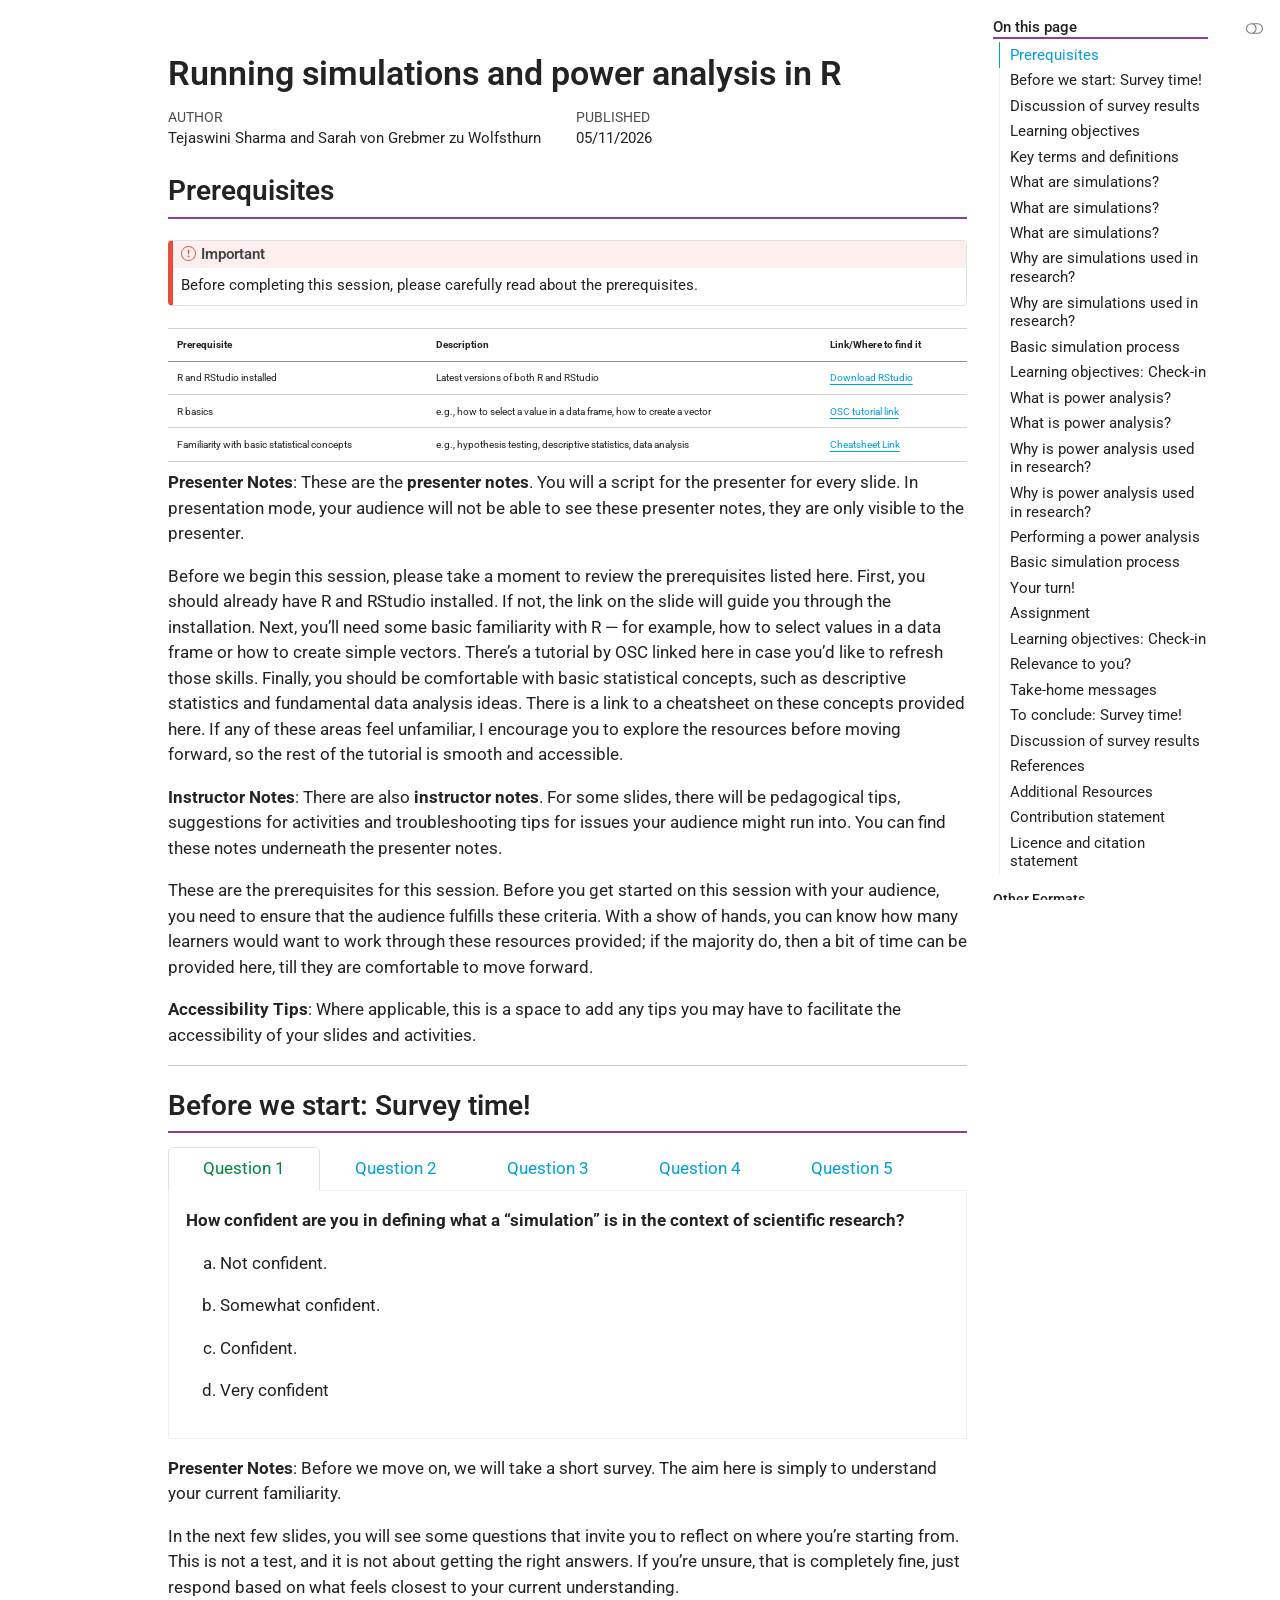
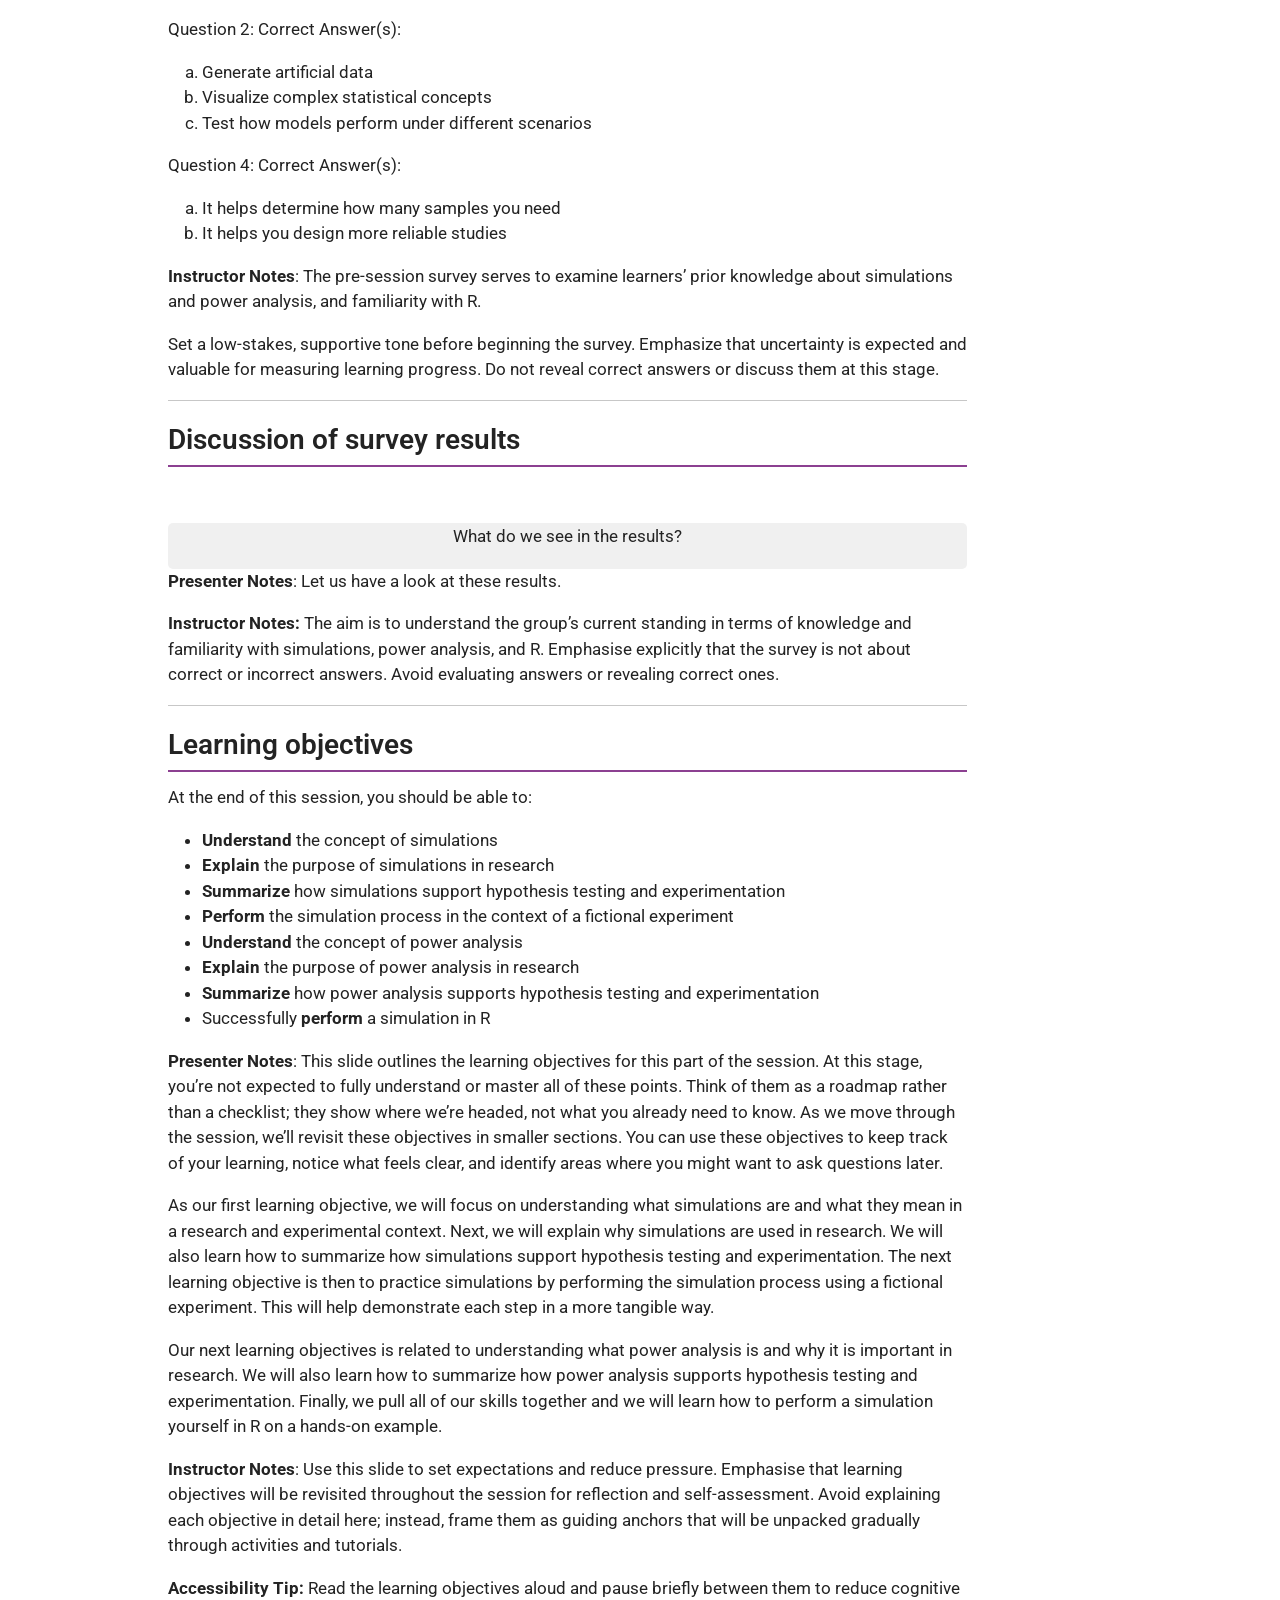
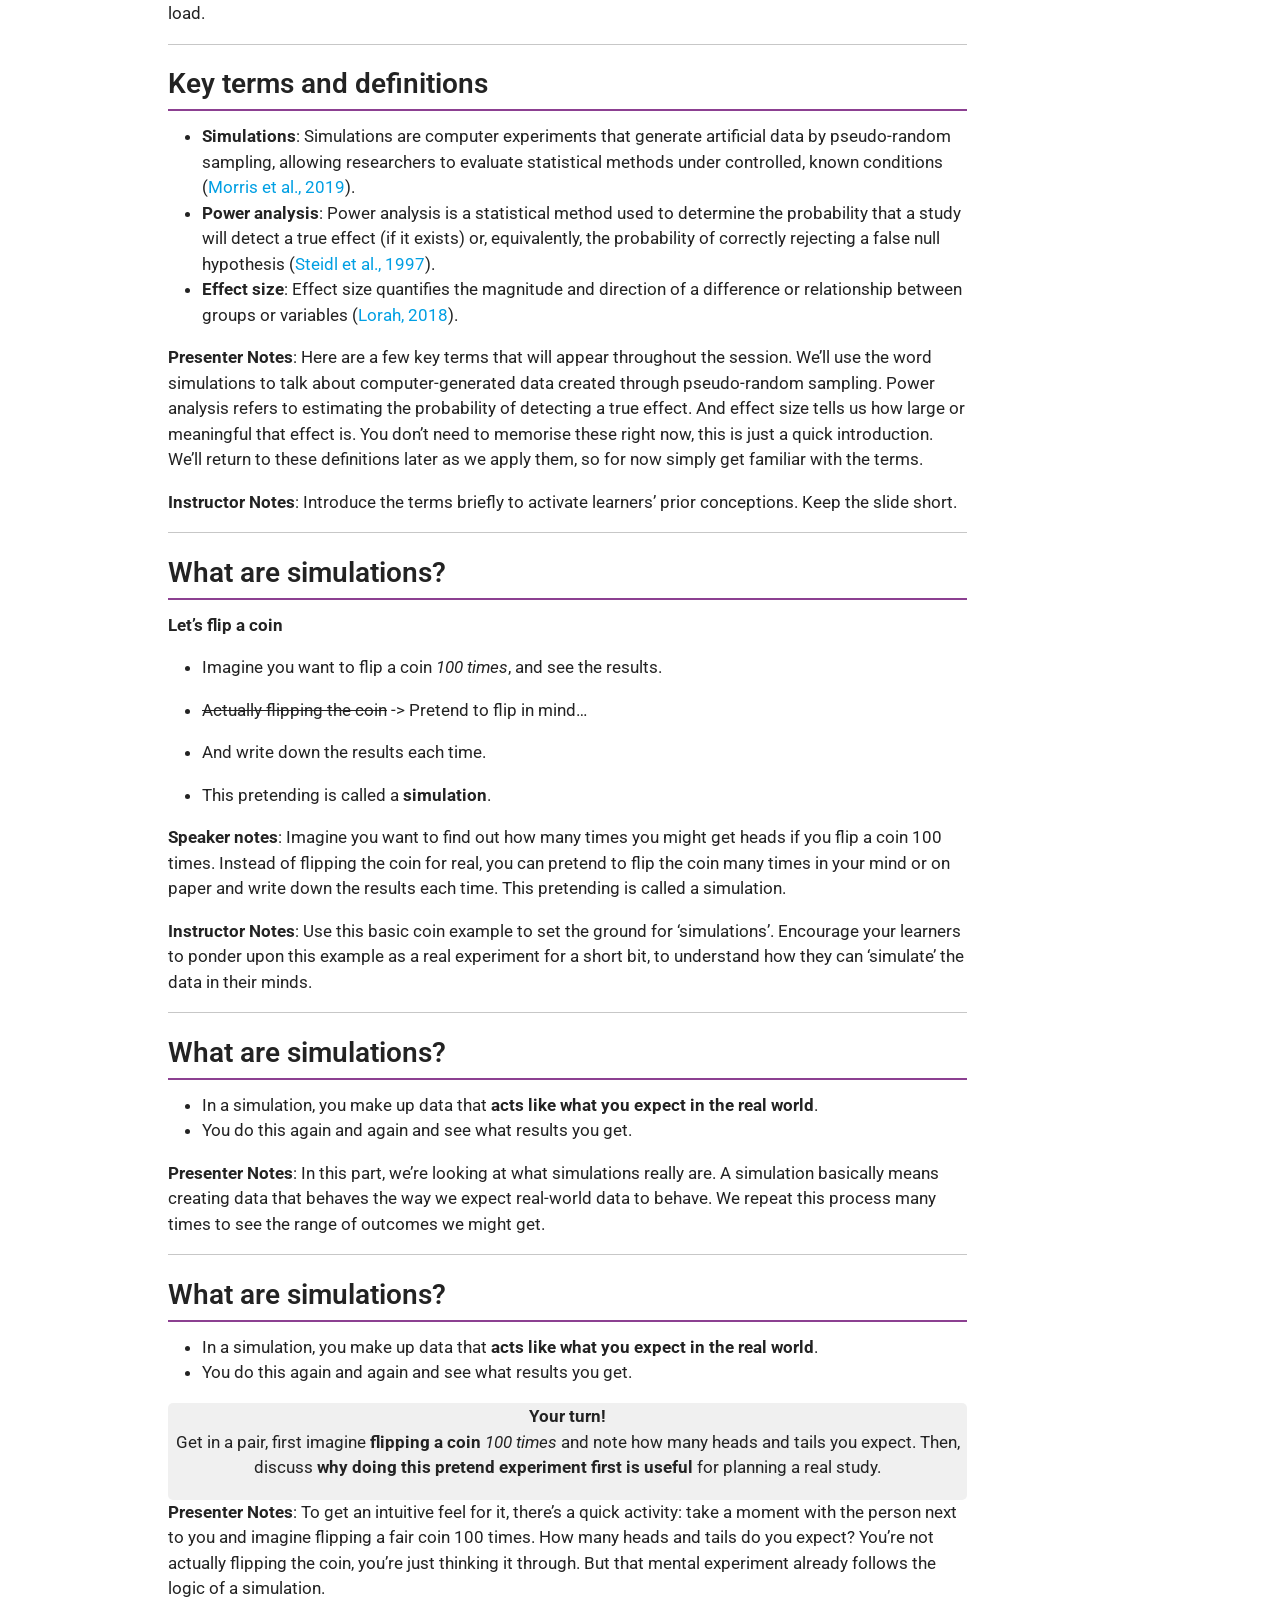
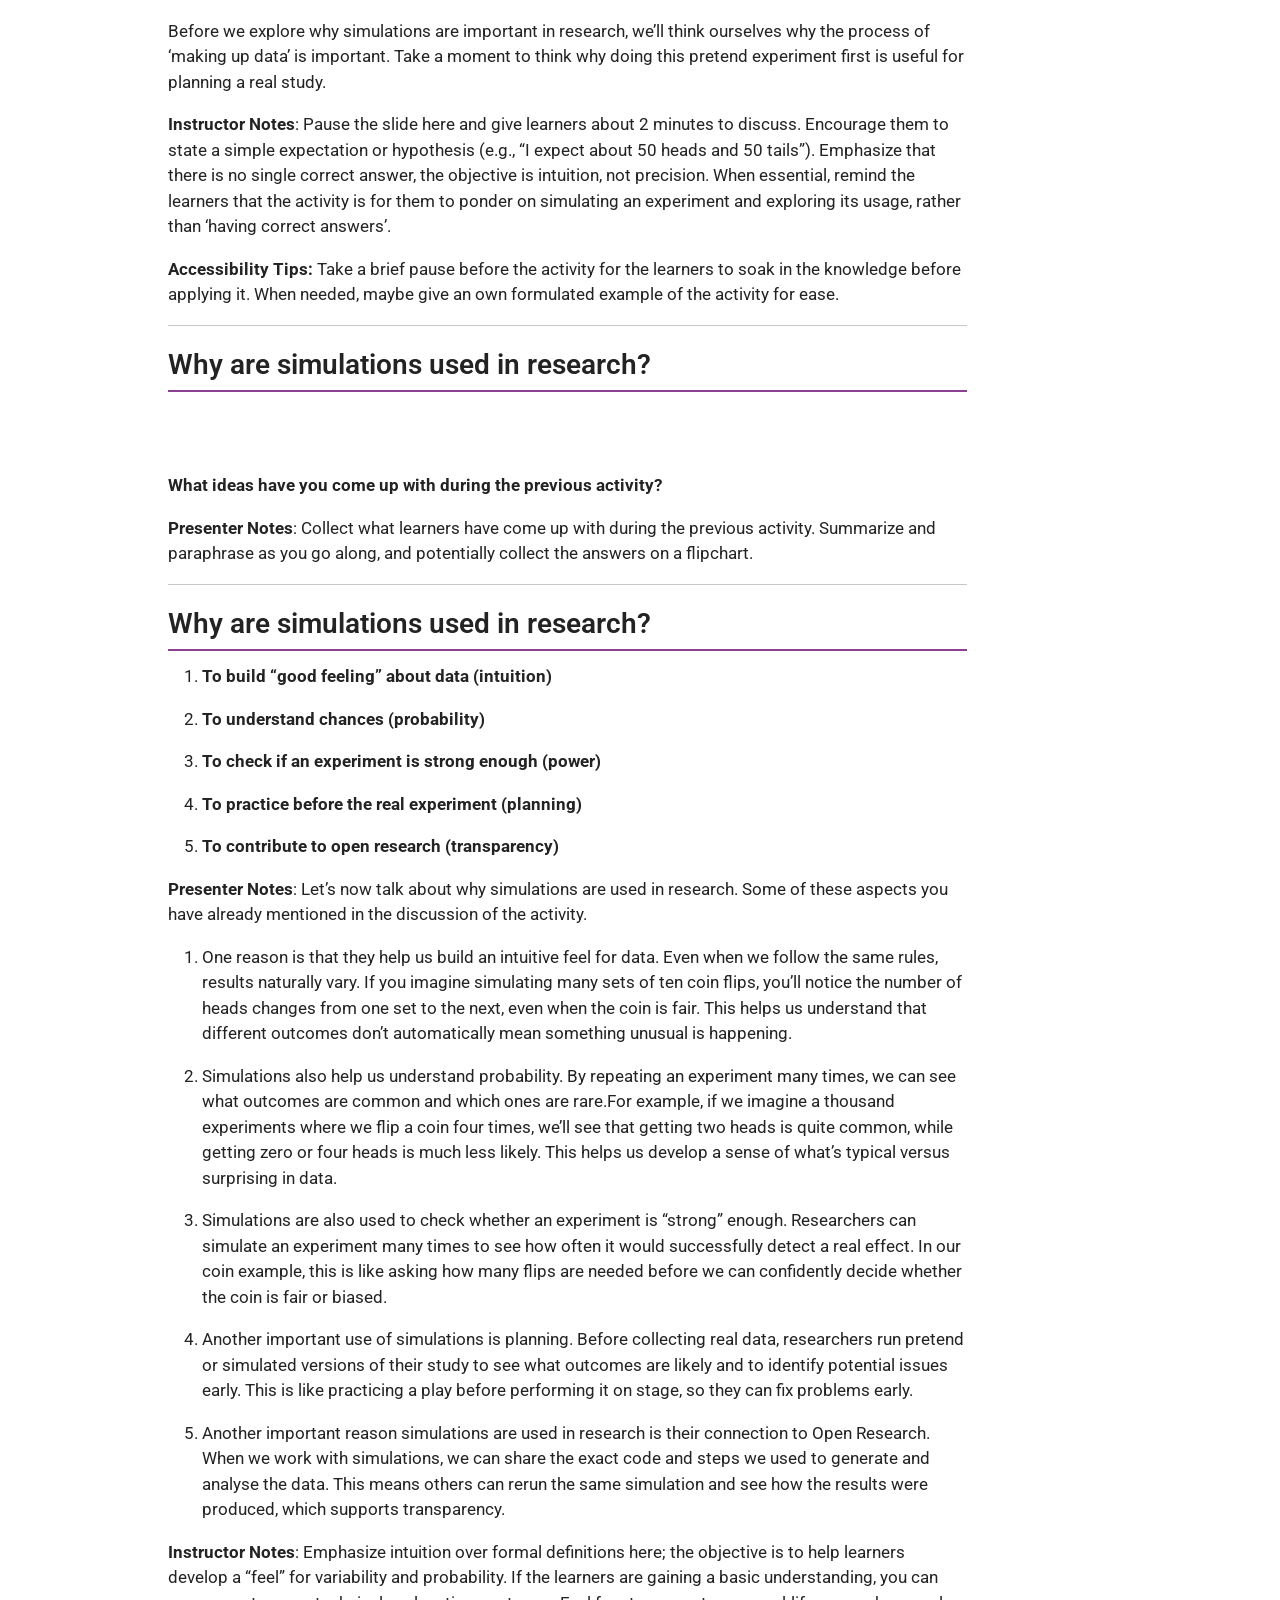
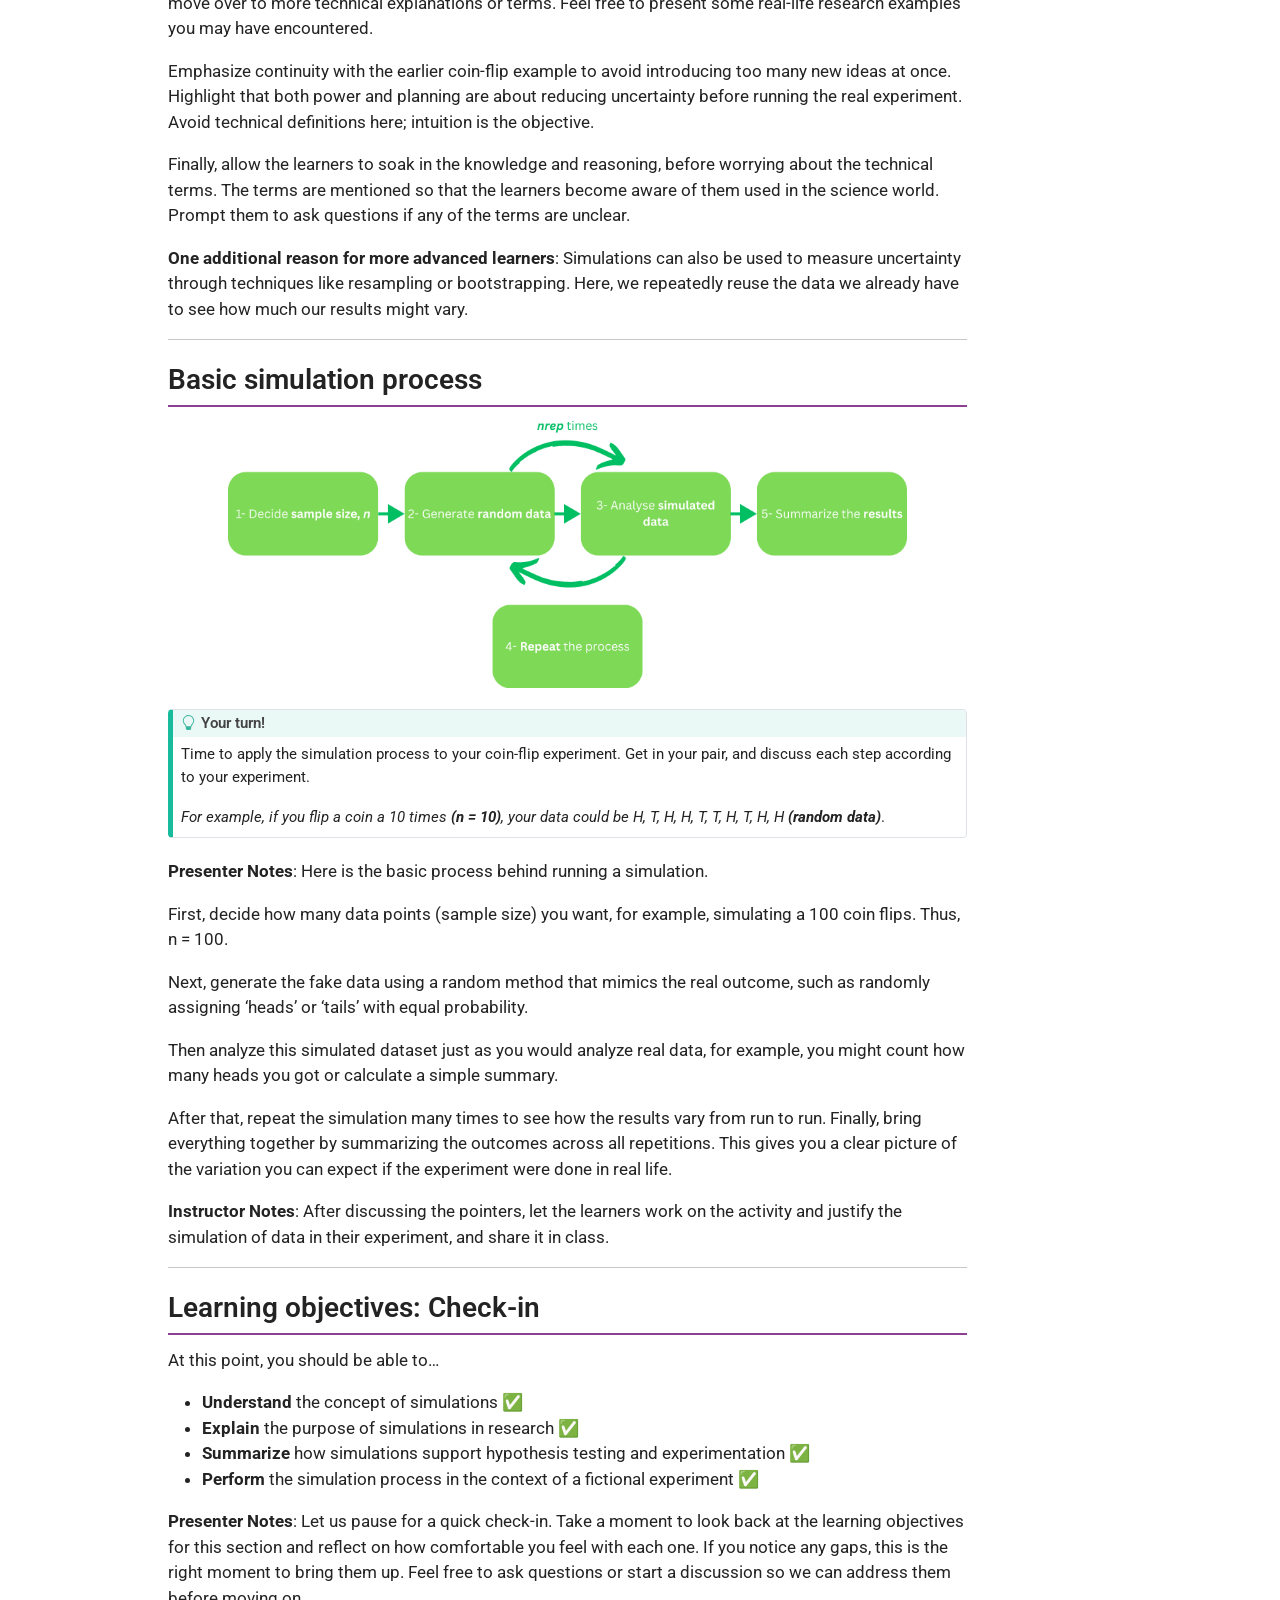
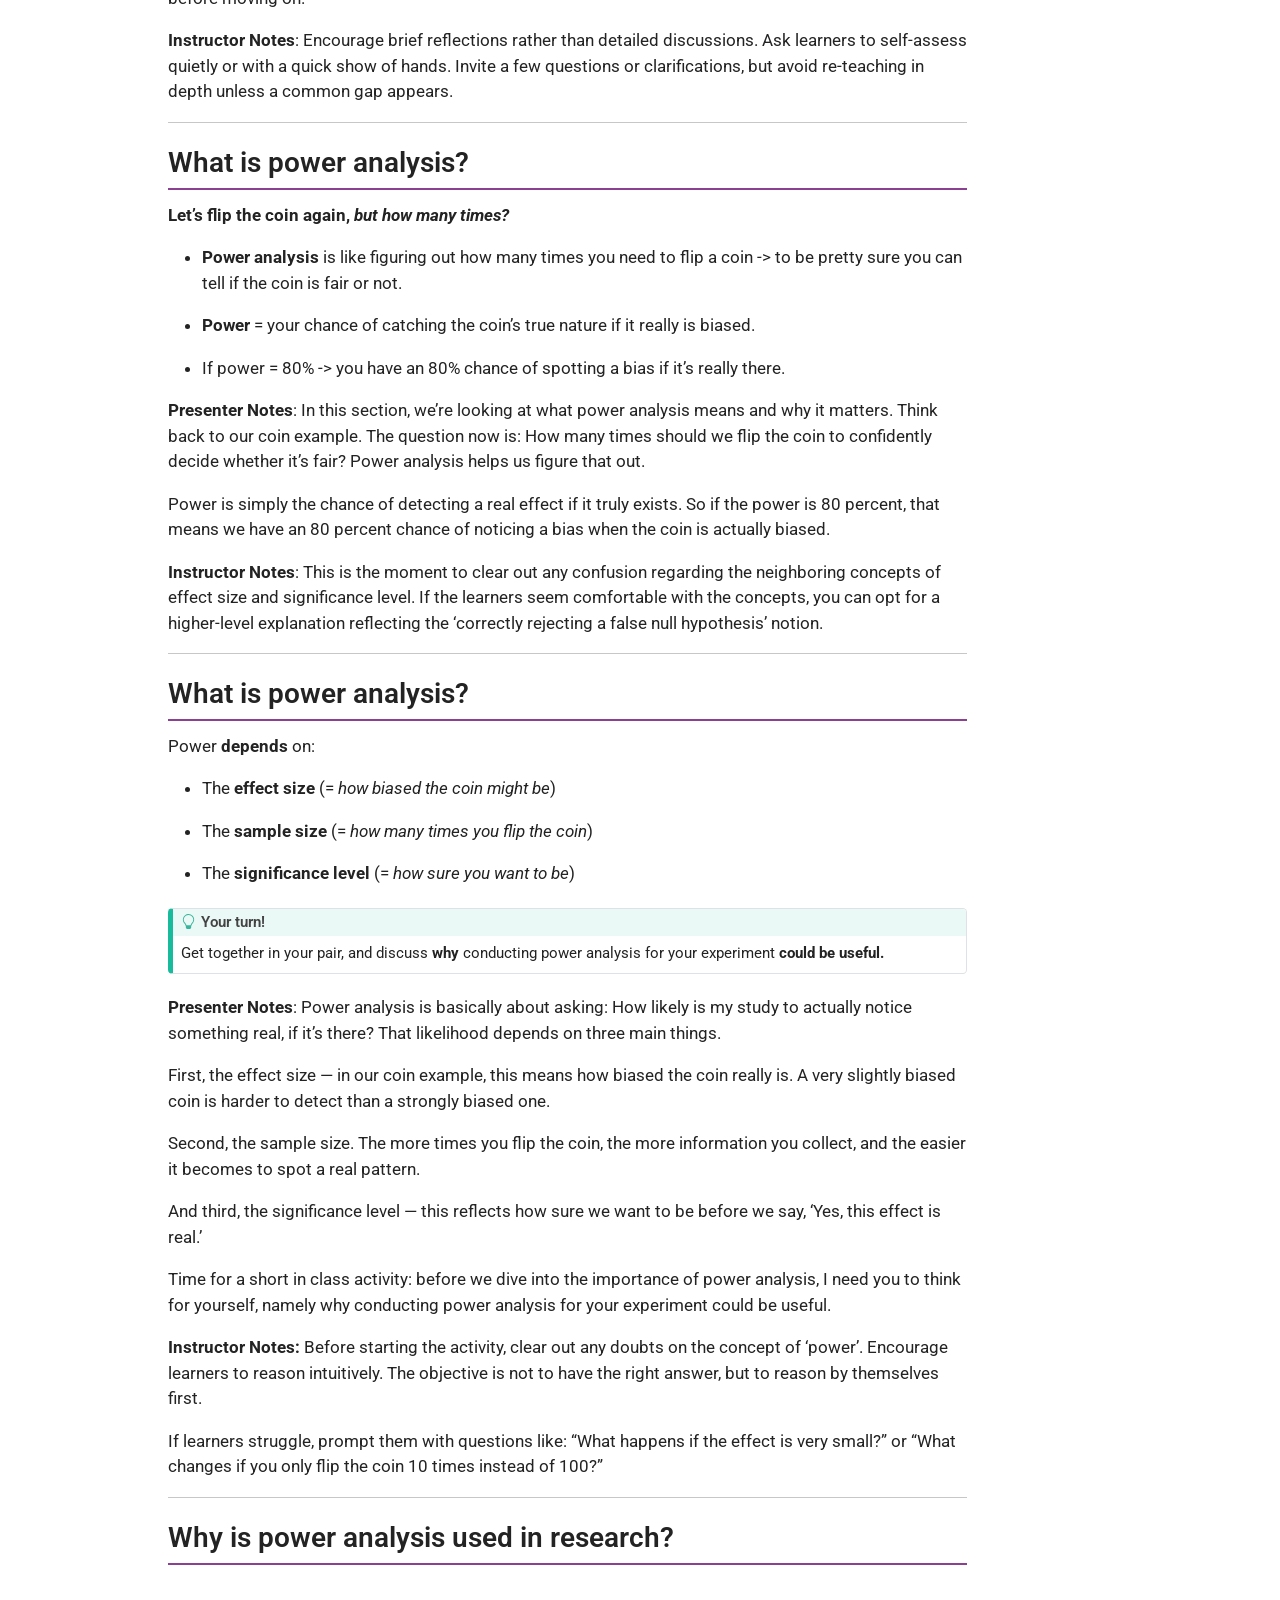
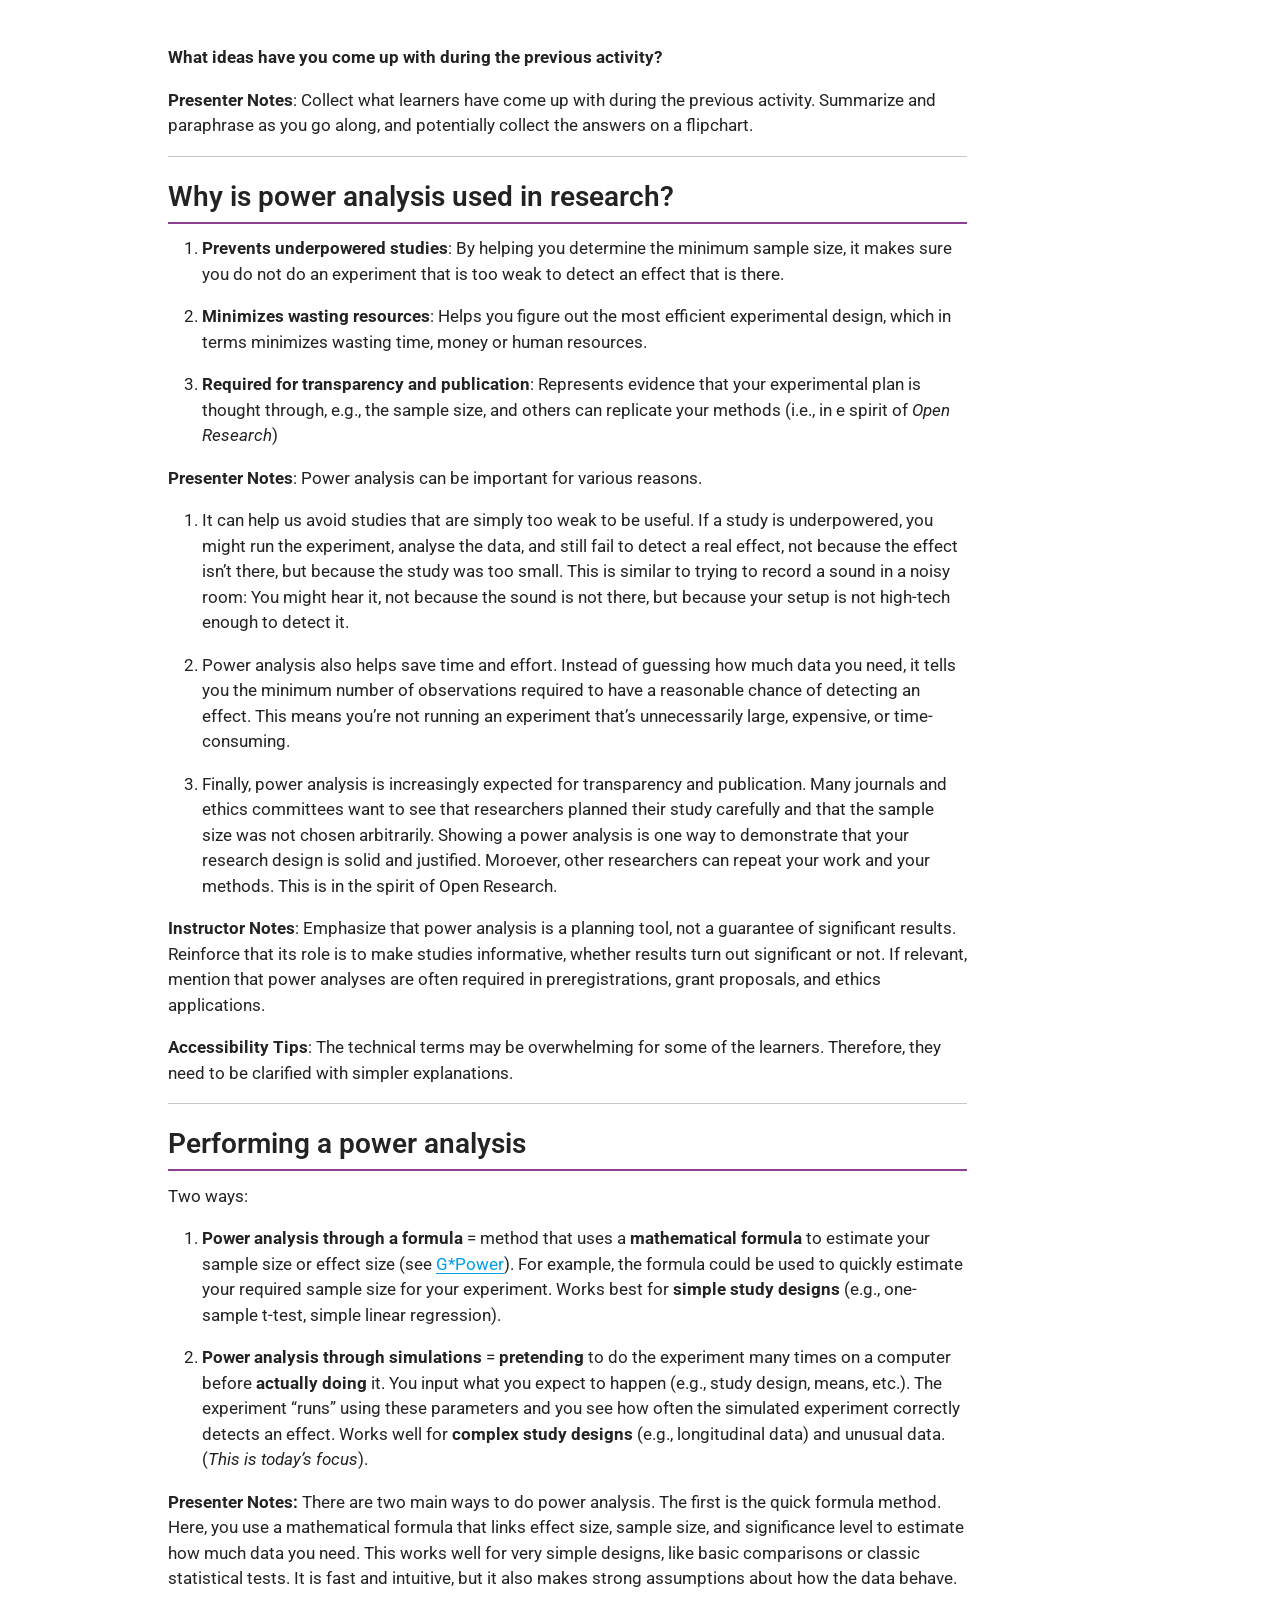
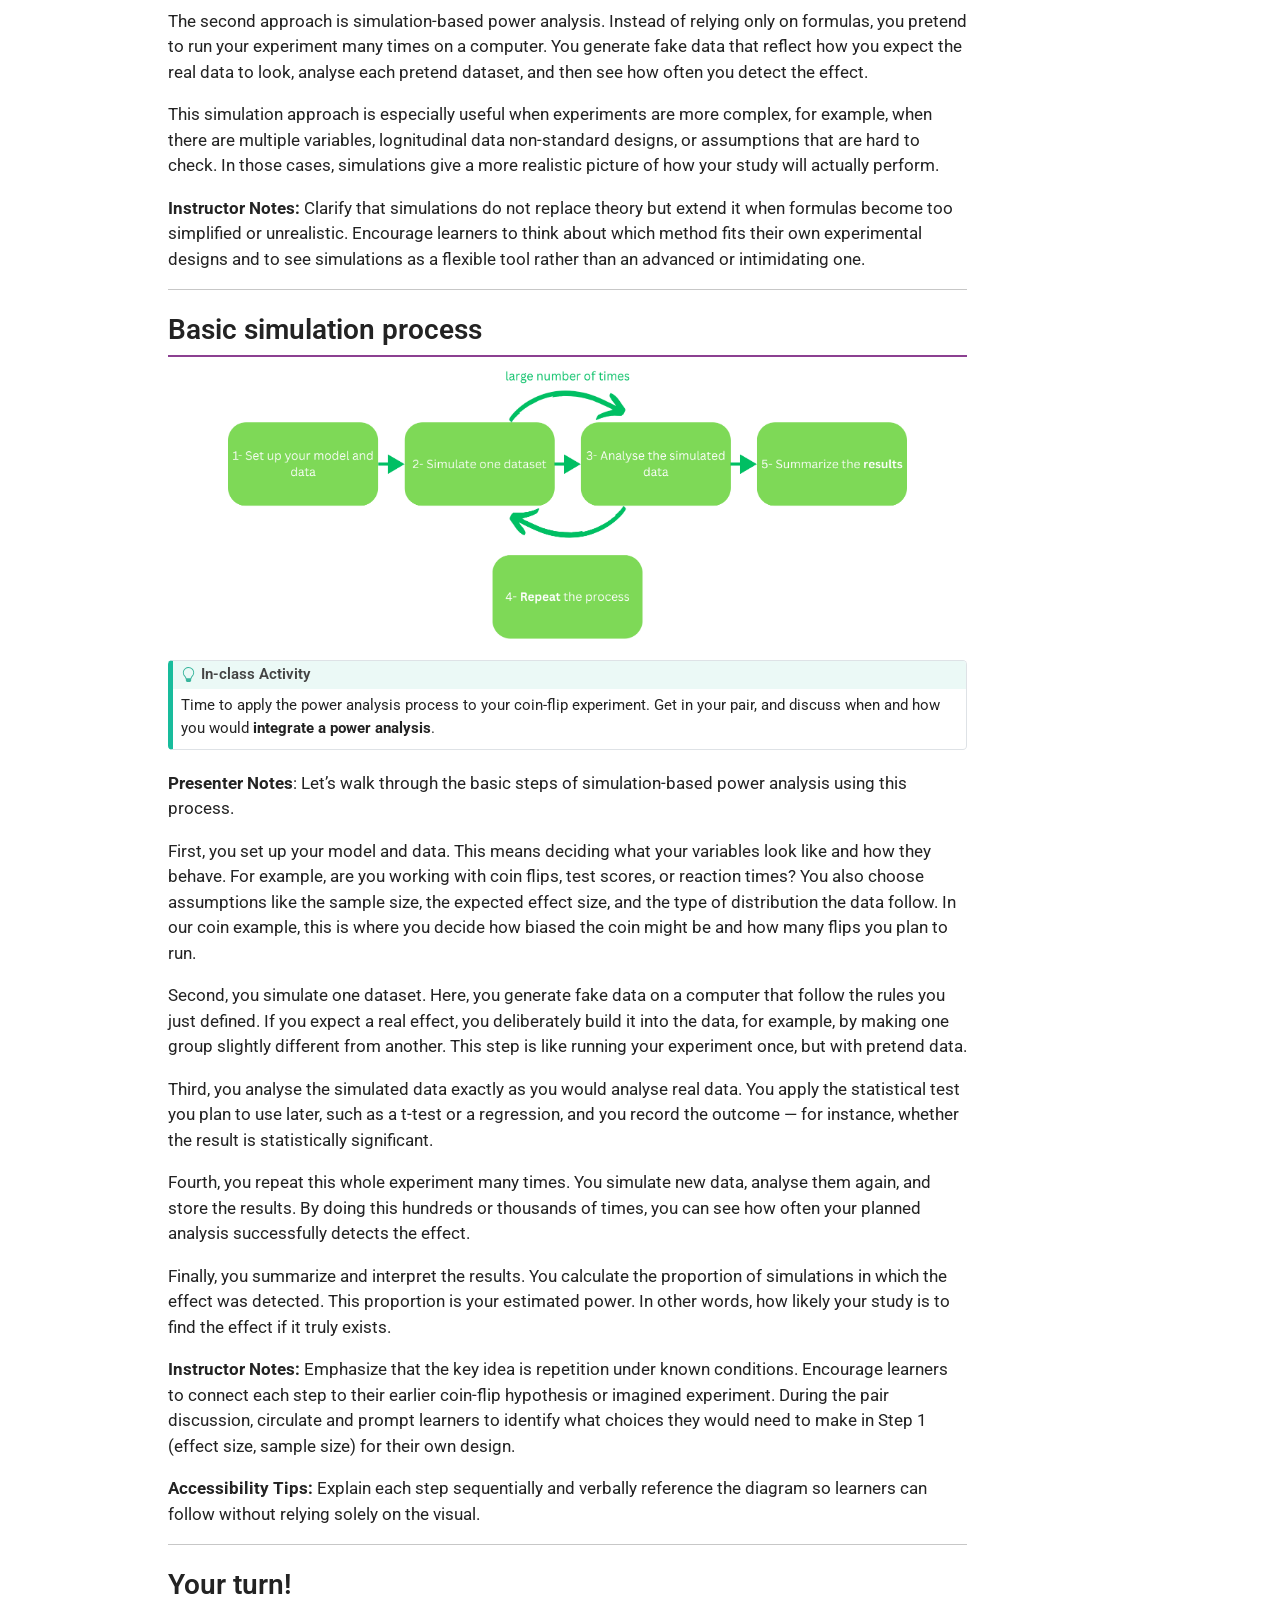
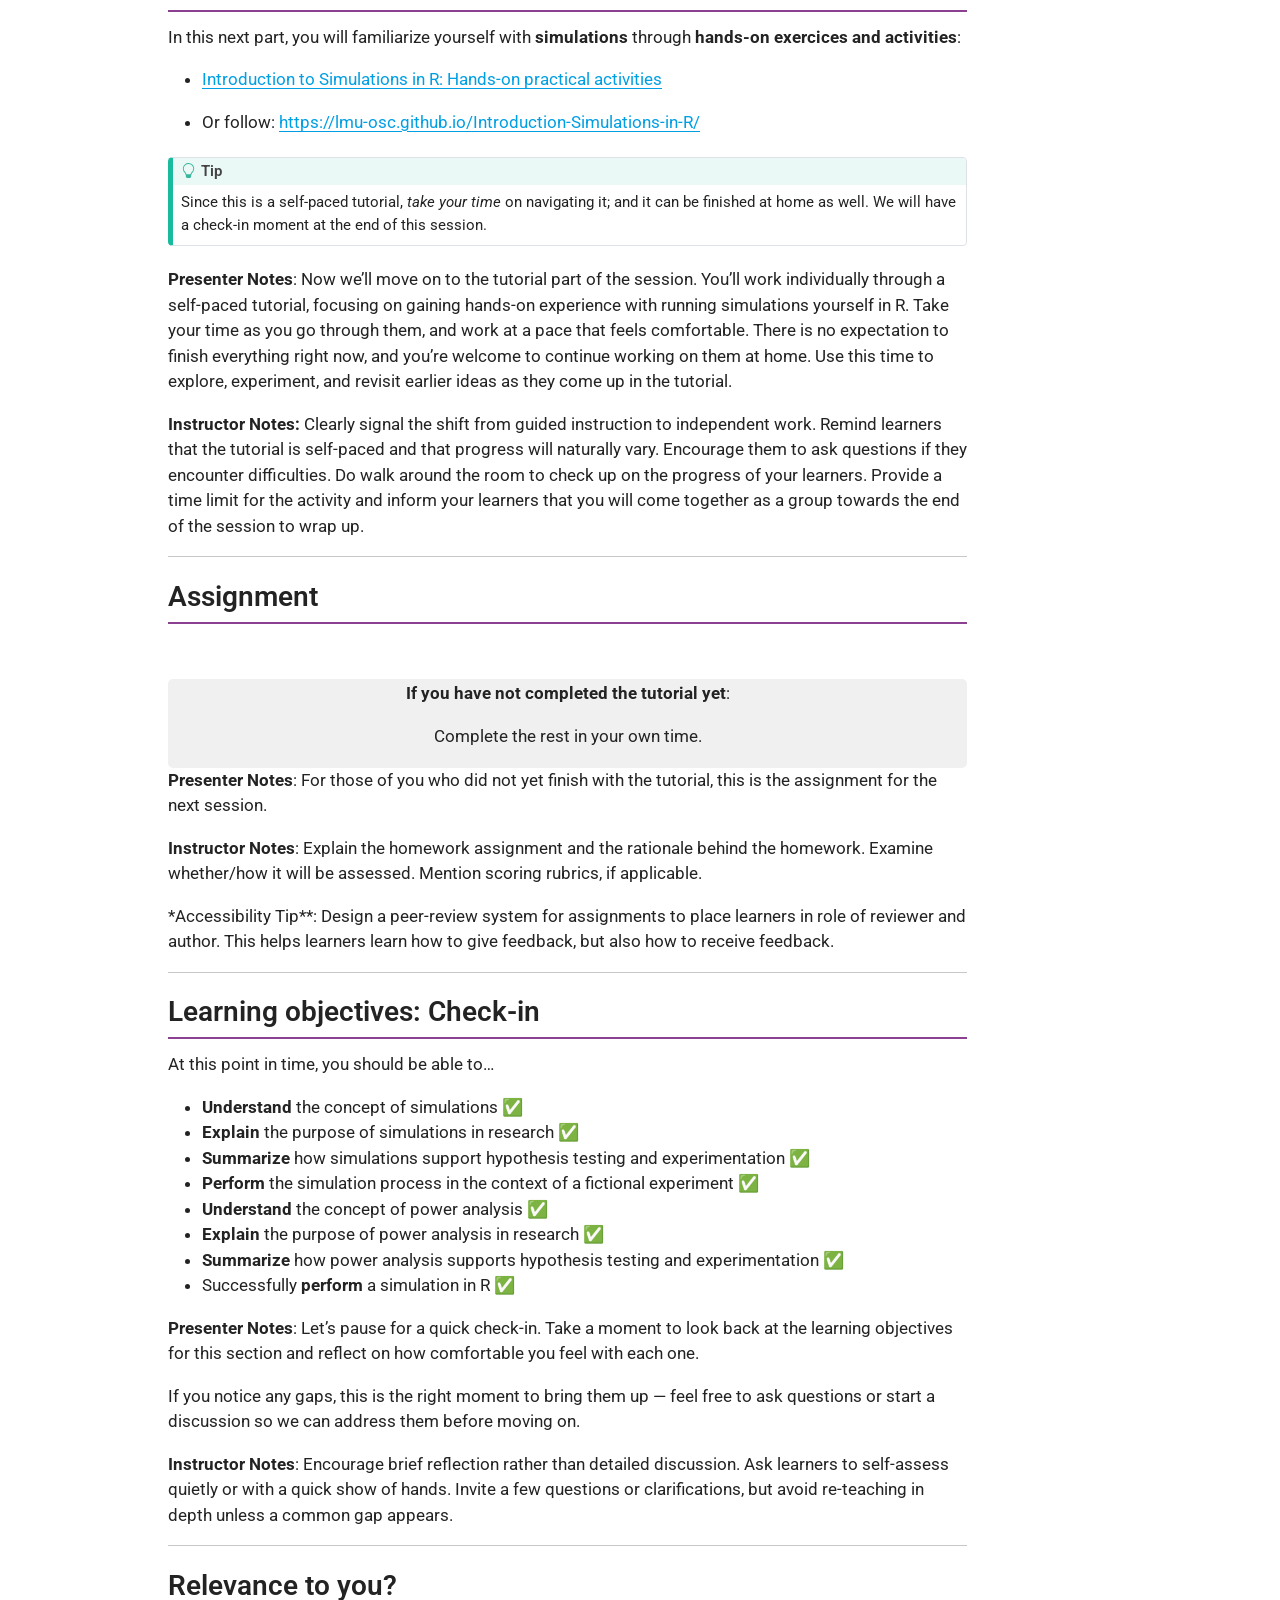
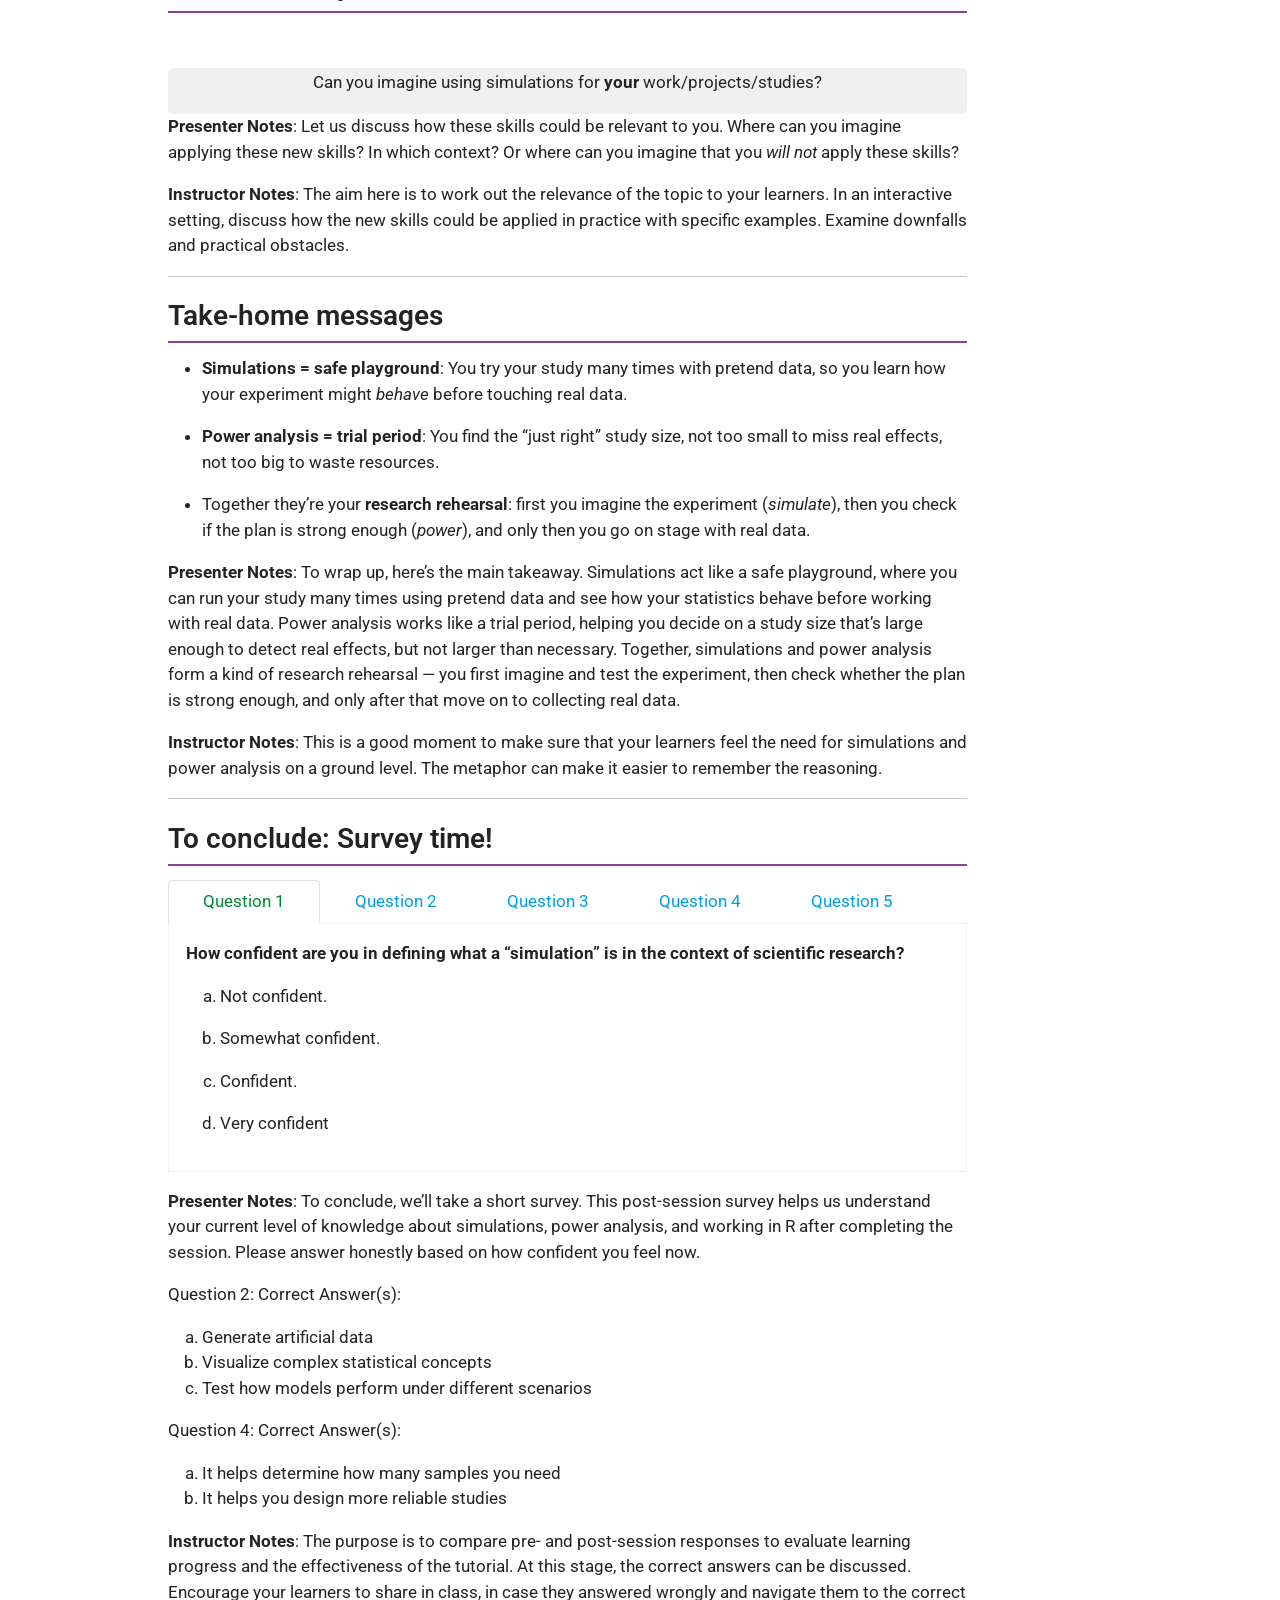
==== index.html @ f4f66e1f "Built site for gh-pages" ====
<!DOCTYPE html>
<html xmlns="http://www.w3.org/1999/xhtml" lang="en" xml:lang="en"><head>

<meta charset="utf-8">
<meta name="generator" content="quarto-1.10.19">

<meta name="viewport" content="width=device-width, initial-scale=1.0, user-scalable=yes">

<meta name="author" content="Tejaswini Sharma and Sarah von Grebmer zu Wolfsthurn">
<meta name="dcterms.date" content="2026-05-11">

<title>Running simulations and power analysis in R</title>
<style>
/* Default styles provided by pandoc.
** See https://pandoc.org/MANUAL.html#variables-for-html for config info.
*/
span.smallcaps{font-variant: small-caps;}
div.columns{display: flex; gap: 1.5em;}
div.column{flex: auto;}
@media screen {
div.columns{gap: min(4vw, 1.5em);}
div.column{overflow-x: auto;}
}
div.hanging-indent{margin-left: 1.5em; text-indent: -1.5em;}
ul.task-list{list-style: none;}
ul.task-list li input[type="checkbox"] {
  width: 0.8em;
  margin: 0 0.8em 0.2em -1em; /* quarto-specific, see https://github.com/quarto-dev/quarto-cli/issues/4556 */ 
  vertical-align: middle;
}
/* CSS for citations */
div.csl-bib-body { }
div.csl-entry {
  clear: both;
  margin-bottom: 0em;
}
.hanging-indent div.csl-entry {
  margin-left:2em;
  text-indent:-2em;
}
div.csl-left-margin {
  min-width:2em;
  float:left;
}
div.csl-right-inline {
  margin-left:2em;
  padding-left:1em;
}
div.csl-indent {
  margin-left: 2em;
}</style>


<script src="site_libs/quarto-nav/quarto-nav.js"></script>
<script src="site_libs/clipboard/clipboard.min.js"></script>
<script src="site_libs/quarto-search/autocomplete.umd.js"></script>
<script src="site_libs/quarto-search/fuse.min.js"></script>
<script src="site_libs/quarto-search/quarto-search.js"></script>
<meta name="quarto:offset" content="./">
<link href="site_libs/quarto-contrib/quarto-project/lmu-osc/osc-brand/lmu-osc-favicon.jpg" rel="icon" type="image/jpeg">
<script src="site_libs/quarto-html/quarto.js" type="module"></script>
<script src="site_libs/quarto-html/tabsets/tabsets.js" type="module"></script>
<script src="site_libs/quarto-html/popper.min.js"></script>
<script src="site_libs/quarto-html/tippy.umd.min.js"></script>
<script src="site_libs/quarto-html/anchor.min.js"></script>
<link href="site_libs/quarto-html/tippy.css" rel="stylesheet">
<link href="site_libs/quarto-html/quarto-syntax-highlighting-b3b05533756b65102542bf1d1302b2e4.css" rel="stylesheet" class="quarto-color-scheme" id="quarto-text-highlighting-styles">
<link href="site_libs/quarto-html/quarto-syntax-highlighting-dark-f050b060498074d55717287ea207baa6.css" rel="stylesheet" class="quarto-color-scheme quarto-color-alternate" id="quarto-text-highlighting-styles">
<link href="site_libs/quarto-html/quarto-syntax-highlighting-b3b05533756b65102542bf1d1302b2e4.css" rel="stylesheet" class="quarto-color-scheme-extra" id="quarto-text-highlighting-styles">
<script src="site_libs/bootstrap/bootstrap.min.js"></script>
<link href="site_libs/bootstrap/bootstrap-icons.css" rel="stylesheet">
<link href="site_libs/bootstrap/bootstrap-b34a76e7b6208117b0cf5b9ff5946d4b.min.css" rel="stylesheet" append-hash="true" class="quarto-color-scheme" id="quarto-bootstrap" data-mode="light">
<link href="site_libs/bootstrap/bootstrap-dark-19e64e8c2d3939b235ddc2427aec500f.min.css" rel="stylesheet" append-hash="true" class="quarto-color-scheme quarto-color-alternate" id="quarto-bootstrap" data-mode="dark">
<link href="site_libs/bootstrap/bootstrap-b34a76e7b6208117b0cf5b9ff5946d4b.min.css" rel="stylesheet" append-hash="true" class="quarto-color-scheme-extra" id="quarto-bootstrap" data-mode="light">
<script id="quarto-search-options" type="application/json">{
  "location": "sidebar",
  "copy-button": false,
  "collapse-after": 3,
  "panel-placement": "start",
  "type": "textbox",
  "limit": 50,
  "keyboard-shortcut": [
    "f",
    "/",
    "s"
  ],
  "show-item-context": false,
  "language": {
    "search-no-results-text": "No results",
    "search-matching-documents-text": "matching documents",
    "search-copy-link-title": "Copy link to search",
    "search-hide-matches-text": "Hide additional matches",
    "search-more-match-text": "more match in this document",
    "search-more-matches-text": "more matches in this document",
    "search-clear-button-title": "Clear",
    "search-text-placeholder": "",
    "search-detached-cancel-button-title": "Cancel",
    "search-submit-button-title": "Submit",
    "search-label": "Search"
  }
}</script>


</head>

<body class="quarto-light"><script id="quarto-html-before-body" type="application/javascript">
    const toggleBodyColorMode = (bsSheetEl) => {
      const mode = bsSheetEl.getAttribute("data-mode");
      const bodyEl = window.document.querySelector("body");
      if (mode === "dark") {
        bodyEl.classList.add("quarto-dark");
        bodyEl.classList.remove("quarto-light");
      } else {
        bodyEl.classList.add("quarto-light");
        bodyEl.classList.remove("quarto-dark");
      }
    }
    const toggleBodyColorPrimary = () => {
      const bsSheetEl = window.document.querySelector("link#quarto-bootstrap:not([rel=disabled-stylesheet])");
      if (bsSheetEl) {
        toggleBodyColorMode(bsSheetEl);
      }
    }
    const setColorSchemeToggle = (alternate) => {
      const toggles = window.document.querySelectorAll('.quarto-color-scheme-toggle');
      for (let i=0; i < toggles.length; i++) {
        const toggle = toggles[i];
        if (toggle) {
          if (alternate) {
            toggle.classList.add("alternate");
          } else {
            toggle.classList.remove("alternate");
          }
        }
      }
    };
    const toggleColorMode = (alternate) => {
      // Switch the stylesheets
      const primaryStylesheets = window.document.querySelectorAll('link.quarto-color-scheme:not(.quarto-color-alternate)');
      const alternateStylesheets = window.document.querySelectorAll('link.quarto-color-scheme.quarto-color-alternate');
      manageTransitions('#quarto-margin-sidebar .nav-link', false);
      if (alternate) {
        // note: dark is layered on light, we don't disable primary!
        enableStylesheet(alternateStylesheets);
        for (const sheetNode of alternateStylesheets) {
          if (sheetNode.id === "quarto-bootstrap") {
            toggleBodyColorMode(sheetNode);
          }
        }
      } else {
        disableStylesheet(alternateStylesheets);
        enableStylesheet(primaryStylesheets)
        toggleBodyColorPrimary();
      }
      manageTransitions('#quarto-margin-sidebar .nav-link', true);
      // Switch the toggles
      setColorSchemeToggle(alternate)
      // Hack to workaround the fact that safari doesn't
      // properly recolor the scrollbar when toggling (#1455)
      if (navigator.userAgent.indexOf('Safari') > 0 && navigator.userAgent.indexOf('Chrome') == -1) {
        manageTransitions("body", false);
        window.scrollTo(0, 1);
        setTimeout(() => {
          window.scrollTo(0, 0);
          manageTransitions("body", true);
        }, 40);
      }
    }
    const disableStylesheet = (stylesheets) => {
      for (let i=0; i < stylesheets.length; i++) {
        const stylesheet = stylesheets[i];
        stylesheet.rel = 'disabled-stylesheet';
      }
    }
    const enableStylesheet = (stylesheets) => {
      for (let i=0; i < stylesheets.length; i++) {
        const stylesheet = stylesheets[i];
        if(stylesheet.rel !== 'stylesheet') { // for Chrome, which will still FOUC without this check
          stylesheet.rel = 'stylesheet';
        }
      }
    }
    const manageTransitions = (selector, allowTransitions) => {
      const els = window.document.querySelectorAll(selector);
      for (let i=0; i < els.length; i++) {
        const el = els[i];
        if (allowTransitions) {
          el.classList.remove('notransition');
        } else {
          el.classList.add('notransition');
        }
      }
    }
    const isFileUrl = () => {
      return window.location.protocol === 'file:';
    }
    const hasAlternateSentinel = () => {
      let styleSentinel = getColorSchemeSentinel();
      if (styleSentinel !== null) {
        return styleSentinel === "alternate";
      } else {
        return false;
      }
    }
    const setStyleSentinel = (alternate) => {
      const value = alternate ? "alternate" : "default";
      if (!isFileUrl()) {
        window.localStorage.setItem("quarto-color-scheme", value);
      } else {
        localAlternateSentinel = value;
      }
    }
    const getColorSchemeSentinel = () => {
      if (!isFileUrl()) {
        const storageValue = window.localStorage.getItem("quarto-color-scheme");
        return storageValue != null ? storageValue : localAlternateSentinel;
      } else {
        return localAlternateSentinel;
      }
    }
    const toggleGiscusIfUsed = (isAlternate, darkModeDefault) => {
      const baseTheme = document.querySelector('#giscus-base-theme')?.value ?? 'light';
      const alternateTheme = document.querySelector('#giscus-alt-theme')?.value ?? 'dark';
      let newTheme = '';
      if(authorPrefersDark) {
        newTheme = isAlternate ? baseTheme : alternateTheme;
      } else {
        newTheme = isAlternate ? alternateTheme : baseTheme;
      }
      const changeGiscusTheme = () => {
        // From: https://github.com/giscus/giscus/issues/336
        const sendMessage = (message) => {
          const iframe = document.querySelector('iframe.giscus-frame');
          if (!iframe) return;
          iframe.contentWindow.postMessage({ giscus: message }, 'https://giscus.app');
        }
        sendMessage({
          setConfig: {
            theme: newTheme
          }
        });
      }
      const isGiscussLoaded = window.document.querySelector('iframe.giscus-frame') !== null;
      if (isGiscussLoaded) {
        changeGiscusTheme();
      }
    };
    const authorPrefersDark = false;
    const darkModeDefault = authorPrefersDark;
      document.querySelector('link#quarto-text-highlighting-styles.quarto-color-scheme-extra').rel = 'disabled-stylesheet';
      document.querySelector('link#quarto-bootstrap.quarto-color-scheme-extra').rel = 'disabled-stylesheet';
    let localAlternateSentinel = darkModeDefault ? 'alternate' : 'default';
    // Dark / light mode switch
    window.quartoToggleColorScheme = () => {
      // Read the current dark / light value
      let toAlternate = !hasAlternateSentinel();
      toggleColorMode(toAlternate);
      setStyleSentinel(toAlternate);
      toggleGiscusIfUsed(toAlternate, darkModeDefault);
      window.dispatchEvent(new Event('resize'));
    };
    // Switch to dark mode if need be
    if (hasAlternateSentinel()) {
      toggleColorMode(true);
    } else {
      toggleColorMode(false);
    }
  </script>

<div id="quarto-search-results"></div>
<!-- content -->
<div id="quarto-content" class="quarto-container page-columns page-rows-contents page-layout-article">
<!-- sidebar -->
<!-- margin-sidebar -->
    <div id="quarto-margin-sidebar" class="sidebar margin-sidebar">
        <nav id="TOC" role="doc-toc" class="toc-active">
    <h2 id="toc-title">On this page</h2>
   
  <ul>
  <li><a href="#prerequisites" id="toc-prerequisites" class="nav-link active" data-scroll-target="#prerequisites">Prerequisites</a></li>
  <li><a href="#before-we-start-survey-time" id="toc-before-we-start-survey-time" class="nav-link" data-scroll-target="#before-we-start-survey-time">Before we start: Survey time!</a></li>
  <li><a href="#discussion-of-survey-results" id="toc-discussion-of-survey-results" class="nav-link" data-scroll-target="#discussion-of-survey-results">Discussion of survey results</a></li>
  <li><a href="#learning-objectives" id="toc-learning-objectives" class="nav-link" data-scroll-target="#learning-objectives">Learning objectives</a></li>
  <li><a href="#key-terms-and-definitions" id="toc-key-terms-and-definitions" class="nav-link" data-scroll-target="#key-terms-and-definitions">Key terms and definitions</a></li>
  <li><a href="#what-are-simulations" id="toc-what-are-simulations" class="nav-link" data-scroll-target="#what-are-simulations">What are simulations?</a></li>
  <li><a href="#what-are-simulations-1" id="toc-what-are-simulations-1" class="nav-link" data-scroll-target="#what-are-simulations-1">What are simulations?</a></li>
  <li><a href="#what-are-simulations-2" id="toc-what-are-simulations-2" class="nav-link" data-scroll-target="#what-are-simulations-2">What are simulations?</a></li>
  <li><a href="#why-are-simulations-used-in-research" id="toc-why-are-simulations-used-in-research" class="nav-link" data-scroll-target="#why-are-simulations-used-in-research">Why are simulations used in research?</a></li>
  <li><a href="#why-are-simulations-used-in-research-1" id="toc-why-are-simulations-used-in-research-1" class="nav-link" data-scroll-target="#why-are-simulations-used-in-research-1">Why are simulations used in research?</a></li>
  <li><a href="#basic-simulation-process" id="toc-basic-simulation-process" class="nav-link" data-scroll-target="#basic-simulation-process">Basic simulation process</a></li>
  <li><a href="#learning-objectives-check-in" id="toc-learning-objectives-check-in" class="nav-link" data-scroll-target="#learning-objectives-check-in">Learning objectives: Check-in</a></li>
  <li><a href="#what-is-power-analysis" id="toc-what-is-power-analysis" class="nav-link" data-scroll-target="#what-is-power-analysis">What is power analysis?</a></li>
  <li><a href="#what-is-power-analysis-1" id="toc-what-is-power-analysis-1" class="nav-link" data-scroll-target="#what-is-power-analysis-1">What is power analysis?</a></li>
  <li><a href="#why-is-power-analysis-used-in-research" id="toc-why-is-power-analysis-used-in-research" class="nav-link" data-scroll-target="#why-is-power-analysis-used-in-research">Why is power analysis used in research?</a></li>
  <li><a href="#why-is-power-analysis-used-in-research-1" id="toc-why-is-power-analysis-used-in-research-1" class="nav-link" data-scroll-target="#why-is-power-analysis-used-in-research-1">Why is power analysis used in research?</a></li>
  <li><a href="#performing-a-power-analysis" id="toc-performing-a-power-analysis" class="nav-link" data-scroll-target="#performing-a-power-analysis">Performing a power analysis</a></li>
  <li><a href="#basic-simulation-process-1" id="toc-basic-simulation-process-1" class="nav-link" data-scroll-target="#basic-simulation-process-1">Basic simulation process</a></li>
  <li><a href="#your-turn-2" id="toc-your-turn-2" class="nav-link" data-scroll-target="#your-turn-2">Your turn!</a></li>
  <li><a href="#assignment" id="toc-assignment" class="nav-link" data-scroll-target="#assignment">Assignment</a></li>
  <li><a href="#learning-objectives-check-in-1" id="toc-learning-objectives-check-in-1" class="nav-link" data-scroll-target="#learning-objectives-check-in-1">Learning objectives: Check-in</a></li>
  <li><a href="#relevance-to-you" id="toc-relevance-to-you" class="nav-link" data-scroll-target="#relevance-to-you">Relevance to you?</a></li>
  <li><a href="#take-home-messages" id="toc-take-home-messages" class="nav-link" data-scroll-target="#take-home-messages">Take-home messages</a></li>
  <li><a href="#to-conclude-survey-time" id="toc-to-conclude-survey-time" class="nav-link" data-scroll-target="#to-conclude-survey-time">To conclude: Survey time!</a></li>
  <li><a href="#discussion-of-survey-results-1" id="toc-discussion-of-survey-results-1" class="nav-link" data-scroll-target="#discussion-of-survey-results-1">Discussion of survey results</a></li>
  <li><a href="#references" id="toc-references" class="nav-link" data-scroll-target="#references">References</a></li>
  <li><a href="#additional-resources" id="toc-additional-resources" class="nav-link" data-scroll-target="#additional-resources">Additional Resources</a></li>
  <li><a href="#contribution-statement" id="toc-contribution-statement" class="nav-link" data-scroll-target="#contribution-statement">Contribution statement</a></li>
  <li><a href="#licence-and-citation-statement" id="toc-licence-and-citation-statement" class="nav-link" data-scroll-target="#licence-and-citation-statement">Licence and citation statement</a></li>
  </ul>
<div class="quarto-alternate-formats"><h2>Other Formats</h2><ul><li><a href="slides-simulations-revealjs.html"><i class="bi bi-file-slides"></i>RevealJS</a></li><li><a href="slides-simulations.pdf"><i class="bi bi-file-pdf"></i>PDF</a></li><li><a href="slides-simulations.pptx"><i class="bi bi-file-slides"></i>Powerpoint (osc-brand)</a></li></ul></div></nav>
    </div>
<!-- main -->
<main class="content" id="quarto-document-content">


<header id="title-block-header" class="quarto-title-block default">
<div class="quarto-title">
<h1 class="title">Running simulations and power analysis in R</h1>
</div>



<div class="quarto-title-meta">

    <div>
    <div class="quarto-title-meta-heading">Author</div>
    <div class="quarto-title-meta-contents">
             <p>Tejaswini Sharma and Sarah von Grebmer zu Wolfsthurn </p>
          </div>
  </div>
    
    <div>
    <div class="quarto-title-meta-heading">Published</div>
    <div class="quarto-title-meta-contents">
      <p class="date">05/11/2026</p>
    </div>
  </div>
  
    
  </div>
  


</header>


<section id="prerequisites" class="level2">
<h2 class="anchored" data-anchor-id="prerequisites">Prerequisites</h2>
<div class="callout callout-style-default callout-important callout-titled">
<div class="callout-header d-flex align-content-center">
<div class="callout-icon-container">
<i class="callout-icon"></i>
</div>
<div class="callout-title-container flex-fill">
Important
</div>
</div>
<div class="callout-body-container callout-body">
<p>Before completing this session, please carefully read about the prerequisites.</p>
</div>
</div>
<div style="font-size: 0.6em;">
<table class="caption-top table">
<thead>
<tr class="header">
<th>Prerequisite</th>
<th>Description</th>
<th>Link/Where to find it</th>
</tr>
</thead>
<tbody>
<tr class="odd">
<td>R and RStudio installed</td>
<td>Latest versions of both R and RStudio</td>
<td><a href="https://posit.co/download/rstudio-desktop/">Download RStudio</a></td>
</tr>
<tr class="even">
<td>R basics</td>
<td>e.g., how to select a value in a data frame, how to create a vector</td>
<td><a href="https://lmu-osc.github.io/introduction-to-R/">OSC tutorial link</a></td>
</tr>
<tr class="odd">
<td>Familiarity with basic statistical concepts</td>
<td>e.g., hypothesis testing, descriptive statistics, data analysis</td>
<td><a href="assets/statistics-cheatsheet.pdf">Cheatsheet Link</a></td>
</tr>
</tbody>
</table>
</div>
<div class="notes">
<p><strong>Presenter Notes</strong>: These are the <strong>presenter notes</strong>. You will a script for the presenter for every slide. In presentation mode, your audience will not be able to see these presenter notes, they are only visible to the presenter.</p>
<p>Before we begin this session, please take a moment to review the prerequisites listed here. First, you should already have R and RStudio installed. If not, the link on the slide will guide you through the installation. Next, you’ll need some basic familiarity with R — for example, how to select values in a data frame or how to create simple vectors. There’s a tutorial by OSC linked here in case you’d like to refresh those skills. Finally, you should be comfortable with basic statistical concepts, such as descriptive statistics and fundamental data analysis ideas. There is a link to a cheatsheet on these concepts provided here. If any of these areas feel unfamiliar, I encourage you to explore the resources before moving forward, so the rest of the tutorial is smooth and accessible.</p>
<p><strong>Instructor Notes</strong>: There are also <strong>instructor notes</strong>. For some slides, there will be pedagogical tips, suggestions for activities and troubleshooting tips for issues your audience might run into. You can find these notes underneath the presenter notes.</p>
<p>These are the prerequisites for this session. Before you get started on this session with your audience, you need to ensure that the audience fulfills these criteria. With a show of hands, you can know how many learners would want to work through these resources provided; if the majority do, then a bit of time can be provided here, till they are comfortable to move forward.</p>
<p><strong>Accessibility Tips</strong>: Where applicable, this is a space to add any tips you may have to facilitate the accessibility of your slides and activities.</p>
</div>
<hr>
</section>
<section id="before-we-start-survey-time" class="level2">
<h2 class="anchored" data-anchor-id="before-we-start-survey-time">Before we start: Survey time!</h2>
<div class="tabset-margin-container"></div><div class="panel-tabset">
<ul class="nav nav-tabs" role="tablist"><li class="nav-item" role="presentation"><a class="nav-link active" id="tabset-1-1-tab" data-bs-toggle="tab" data-bs-target="#tabset-1-1" role="tab" aria-controls="tabset-1-1" aria-selected="true" href="">Question 1</a></li><li class="nav-item" role="presentation"><a class="nav-link" id="tabset-1-2-tab" data-bs-toggle="tab" data-bs-target="#tabset-1-2" role="tab" aria-controls="tabset-1-2" aria-selected="false" href="">Question 2</a></li><li class="nav-item" role="presentation"><a class="nav-link" id="tabset-1-3-tab" data-bs-toggle="tab" data-bs-target="#tabset-1-3" role="tab" aria-controls="tabset-1-3" aria-selected="false" href="">Question 3</a></li><li class="nav-item" role="presentation"><a class="nav-link" id="tabset-1-4-tab" data-bs-toggle="tab" data-bs-target="#tabset-1-4" role="tab" aria-controls="tabset-1-4" aria-selected="false" href="">Question 4</a></li><li class="nav-item" role="presentation"><a class="nav-link" id="tabset-1-5-tab" data-bs-toggle="tab" data-bs-target="#tabset-1-5" role="tab" aria-controls="tabset-1-5" aria-selected="false" href="">Question 5</a></li></ul>
<div class="tab-content">
<div id="tabset-1-1" class="tab-pane active" role="tabpanel" aria-labelledby="tabset-1-1-tab">
<p><strong>How confident are you in defining what a “simulation” is in the context of scientific research?</strong></p>
<ol type="a">
<li><p>Not confident.</p></li>
<li><p>Somewhat confident.</p></li>
<li><p>Confident.</p></li>
<li><p>Very confident</p></li>
</ol>
</div>
<div id="tabset-1-2" class="tab-pane" role="tabpanel" aria-labelledby="tabset-1-2-tab">
<p><strong>Simulations are often used in research to… <em>(Select all you think apply)</em> </strong></p>
<ol type="a">
<li><p>Generate artificial data</p></li>
<li><p>Visualize complex statistical concepts</p></li>
<li><p>Replace all statistical analyses</p></li>
<li><p>Test how models perform under different scenarios</p></li>
<li><p>No clue</p></li>
</ol>
</div>
<div id="tabset-1-3" class="tab-pane" role="tabpanel" aria-labelledby="tabset-1-3-tab">
<p><strong>How familiar are you with the concept of “power” in statistics?</strong></p>
<ol type="1">
<li><p>I have never heard of it</p></li>
<li><p>I heard the term before, but do not know what it means</p></li>
<li><p>I understand the basics of “power”</p></li>
<li><p>I am comfortable with calculating power</p></li>
</ol>
</div>
<div id="tabset-1-4" class="tab-pane" role="tabpanel" aria-labelledby="tabset-1-4-tab">
<p><strong>Power analysis is important for research because… <em>(Select all you think apply)</em> </strong></p>
<ol type="a">
<li><p>It helps determine how many samples you need</p></li>
<li><p>It ensures studies always find significant results</p></li>
<li><p>It helps you design more reliable studies</p></li>
<li><p>It explains all statistical results</p></li>
<li><p>No clue</p></li>
</ol>
</div>
<div id="tabset-1-5" class="tab-pane" role="tabpanel" aria-labelledby="tabset-1-5-tab">
<p><strong>How comfortable are you with performing simulations in R?</strong></p>
<ol type="a">
<li><p>Very uncomfortable</p></li>
<li><p>Somewhat uncomfortable</p></li>
<li><p>Neutral</p></li>
<li><p>Somewhat comfortable</p></li>
<li><p>Very comfortable</p></li>
</ol>
</div>
</div>
</div>
<div class="notes">
<p><strong>Presenter Notes</strong>: Before we move on, we will take a short survey. The aim here is simply to understand your current familiarity.</p>
<p>In the next few slides, you will see some questions that invite you to reflect on where you’re starting from. This is not a test, and it is not about getting the right answers. If you’re unsure, that is completely fine, just respond based on what feels closest to your current understanding.</p>
<p>Question 2: Correct Answer(s):</p>
<ol type="a">
<li>Generate artificial data</li>
<li>Visualize complex statistical concepts</li>
<li>Test how models perform under different scenarios</li>
</ol>
<p>Question 4: Correct Answer(s):</p>
<ol type="a">
<li>It helps determine how many samples you need</li>
<li>It helps you design more reliable studies</li>
</ol>
<p><strong>Instructor Notes</strong>: The pre-session survey serves to examine learners’ prior knowledge about simulations and power analysis, and familiarity with R.</p>
<p>Set a low-stakes, supportive tone before beginning the survey. Emphasize that uncertainty is expected and valuable for measuring learning progress. Do not reveal correct answers or discuss them at this stage.</p>
</div>
<hr>
</section>
<section id="discussion-of-survey-results" class="level2">
<h2 class="anchored" data-anchor-id="discussion-of-survey-results">Discussion of survey results</h2>
<p><br></p>
<div style="background-color: #f0f0f0; padding: 0.1em; border-radius: 5px; font-size: 1em; text-align: center;">
<p>What do we see in the results?</p>
</div>
<div class="notes">
<p><strong>Presenter Notes</strong>: Let us have a look at these results.</p>
<p><strong>Instructor Notes:</strong> The aim is to understand the group’s current standing in terms of knowledge and familiarity with simulations, power analysis, and R. Emphasise explicitly that the survey is not about correct or incorrect answers. Avoid evaluating answers or revealing correct ones.</p>
</div>
<hr>
</section>
<section id="learning-objectives" class="level2">
<h2 class="anchored" data-anchor-id="learning-objectives">Learning objectives</h2>
<p>At the end of this session, you should be able to:</p>
<div class="incremental">
<ul class="incremental">
<li><strong>Understand</strong> the concept of simulations</li>
<li><strong>Explain</strong> the purpose of simulations in research</li>
<li><strong>Summarize</strong> how simulations support hypothesis testing and experimentation</li>
<li><strong>Perform</strong> the simulation process in the context of a fictional experiment</li>
<li><strong>Understand</strong> the concept of power analysis</li>
<li><strong>Explain</strong> the purpose of power analysis in research</li>
<li><strong>Summarize</strong> how power analysis supports hypothesis testing and experimentation</li>
<li>Successfully <strong>perform</strong> a simulation in R</li>
</ul>
</div>
<div class="notes">
<p><strong>Presenter Notes</strong>: This slide outlines the learning objectives for this part of the session. At this stage, you’re not expected to fully understand or master all of these points. Think of them as a roadmap rather than a checklist; they show where we’re headed, not what you already need to know. As we move through the session, we’ll revisit these objectives in smaller sections. You can use these objectives to keep track of your learning, notice what feels clear, and identify areas where you might want to ask questions later.</p>
<p>As our first learning objective, we will focus on understanding what simulations are and what they mean in a research and experimental context. Next, we will explain why simulations are used in research. We will also learn how to summarize how simulations support hypothesis testing and experimentation. The next learning objective is then to practice simulations by performing the simulation process using a fictional experiment. This will help demonstrate each step in a more tangible way.</p>
<p>Our next learning objectives is related to understanding what power analysis is and why it is important in research. We will also learn how to summarize how power analysis supports hypothesis testing and experimentation. Finally, we pull all of our skills together and we will learn how to perform a simulation yourself in R on a hands-on example.</p>
<p><strong>Instructor Notes</strong>: Use this slide to set expectations and reduce pressure. Emphasise that learning objectives will be revisited throughout the session for reflection and self-assessment. Avoid explaining each objective in detail here; instead, frame them as guiding anchors that will be unpacked gradually through activities and tutorials.</p>
<p><strong>Accessibility Tip:</strong> Read the learning objectives aloud and pause briefly between them to reduce cognitive load.</p>
</div>
<hr>
</section>
<section id="key-terms-and-definitions" class="level2">
<h2 class="anchored" data-anchor-id="key-terms-and-definitions">Key terms and definitions</h2>
<div class="incremental">
<ul class="incremental">
<li><strong>Simulations</strong>: Simulations are computer experiments that generate artificial data by pseudo-random sampling, allowing researchers to evaluate statistical methods under controlled, known conditions <span class="citation" data-cites="morrisUsingSimulationStudies2019">(<a href="#ref-morrisUsingSimulationStudies2019" role="doc-biblioref">Morris et al., 2019</a>)</span>.</li>
<li><strong>Power analysis</strong>: Power analysis is a statistical method used to determine the probability that a study will detect a true effect (if it exists) or, equivalently, the probability of correctly rejecting a false null hypothesis <span class="citation" data-cites="steidlStatisticalPowerAnalysis1997">(<a href="#ref-steidlStatisticalPowerAnalysis1997" role="doc-biblioref">Steidl et al., 1997</a>)</span>.</li>
<li><strong>Effect size</strong>: Effect size quantifies the magnitude and direction of a difference or relationship between groups or variables <span class="citation" data-cites="lorahEffectSizeMeasures2018">(<a href="#ref-lorahEffectSizeMeasures2018" role="doc-biblioref">Lorah, 2018</a>)</span>.</li>
</ul>
</div>
<div class="notes">
<p><strong>Presenter Notes</strong>: Here are a few key terms that will appear throughout the session. We’ll use the word simulations to talk about computer-generated data created through pseudo-random sampling. Power analysis refers to estimating the probability of detecting a true effect. And effect size tells us how large or meaningful that effect is. You don’t need to memorise these right now, this is just a quick introduction. We’ll return to these definitions later as we apply them, so for now simply get familiar with the terms.</p>
<p><strong>Instructor Notes</strong>: Introduce the terms briefly to activate learners’ prior conceptions. Keep the slide short.</p>
</div>
<hr>
</section>
<section id="what-are-simulations" class="level2">
<h2 class="anchored" data-anchor-id="what-are-simulations">What are simulations?</h2>
<p><strong>Let’s flip a coin</strong></p>
<div class="incremental">
<ul class="incremental">
<li><p>Imagine you want to flip a coin <em>100 times</em>, and see the results.</p></li>
<li><p><del>Actually flipping the coin</del> -&gt; Pretend to flip in mind…</p></li>
<li><p>And write down the results each time.</p></li>
<li><p>This pretending is called a <strong>simulation</strong>.</p></li>
</ul>
</div>
<div class="notes">
<p><strong>Speaker notes</strong>: Imagine you want to find out how many times you might get heads if you flip a coin 100 times. Instead of flipping the coin for real, you can pretend to flip the coin many times in your mind or on paper and write down the results each time. This pretending is called a simulation.</p>
<p><strong>Instructor Notes</strong>: Use this basic coin example to set the ground for ‘simulations’. Encourage your learners to ponder upon this example as a real experiment for a short bit, to understand how they can ‘simulate’ the data in their minds.</p>
</div>
<hr>
</section>
<section id="what-are-simulations-1" class="level2">
<h2 class="anchored" data-anchor-id="what-are-simulations-1">What are simulations?</h2>
<div class="incremental">
<ul class="incremental">
<li>In a simulation, you make up data that <strong>acts like what you expect in the real world</strong>.</li>
<li>You do this again and again and see what results you get.</li>
</ul>
</div>
<div class="notes">
<p><strong>Presenter Notes</strong>: In this part, we’re looking at what simulations really are. A simulation basically means creating data that behaves the way we expect real-world data to behave. We repeat this process many times to see the range of outcomes we might get.</p>
</div>
<hr>
</section>
<section id="what-are-simulations-2" class="level2">
<h2 class="anchored" data-anchor-id="what-are-simulations-2">What are simulations?</h2>
<ul>
<li>In a simulation, you make up data that <strong>acts like what you expect in the real world</strong>.</li>
<li>You do this again and again and see what results you get.</li>
</ul>
<div style="background-color: #f0f0f0; padding: 0.1em; border-radius: 5px; font-size: 1em; text-align: center;">
<p><strong>Your turn!</strong><br> Get in a pair, first imagine <strong>flipping a coin</strong> <em>100 times</em> and note how many heads and tails you expect. Then, discuss <strong>why doing this pretend experiment first is useful</strong> for planning a real study.</p>
</div>
<div class="notes">
<p><strong>Presenter Notes</strong>: To get an intuitive feel for it, there’s a quick activity: take a moment with the person next to you and imagine flipping a fair coin 100 times. How many heads and tails do you expect? You’re not actually flipping the coin, you’re just thinking it through. But that mental experiment already follows the logic of a simulation.</p>
<p>Before we explore why simulations are important in research, we’ll think ourselves why the process of ‘making up data’ is important. Take a moment to think why doing this pretend experiment first is useful for planning a real study.</p>
<p><strong>Instructor Notes</strong>: Pause the slide here and give learners about 2 minutes to discuss. Encourage them to state a simple expectation or hypothesis (e.g., “I expect about 50 heads and 50 tails”). Emphasize that there is no single correct answer, the objective is intuition, not precision. When essential, remind the learners that the activity is for them to ponder on simulating an experiment and exploring its usage, rather than ‘having correct answers’.</p>
<p><strong>Accessibility Tips:</strong> Take a brief pause before the activity for the learners to soak in the knowledge before applying it. When needed, maybe give an own formulated example of the activity for ease.</p>
</div>
<hr>
</section>
<section id="why-are-simulations-used-in-research" class="level2">
<h2 class="anchored" data-anchor-id="why-are-simulations-used-in-research">Why are simulations used in research?</h2>
<p><br> <br></p>
<p><strong>What ideas have you come up with during the previous activity?</strong></p>
<div class="notes">
<p><strong>Presenter Notes</strong>: Collect what learners have come up with during the previous activity. Summarize and paraphrase as you go along, and potentially collect the answers on a flipchart.</p>
</div>
<hr>
</section>
<section id="why-are-simulations-used-in-research-1" class="level2">
<h2 class="anchored" data-anchor-id="why-are-simulations-used-in-research-1">Why are simulations used in research?</h2>
<div class="incremental">
<ol class="incremental" type="1">
<li><p><strong>To build “good feeling” about data (intuition)</strong></p></li>
<li><p><strong>To understand chances (probability)</strong></p></li>
<li><p><strong>To check if an experiment is strong enough (power)</strong></p></li>
<li><p><strong>To practice before the real experiment (planning)</strong></p></li>
<li><p><strong>To contribute to open research (transparency)</strong></p></li>
</ol>
</div>
<div class="notes">
<p><strong>Presenter Notes</strong>: Let’s now talk about why simulations are used in research. Some of these aspects you have already mentioned in the discussion of the activity.</p>
<ol type="1">
<li><p>One reason is that they help us build an intuitive feel for data. Even when we follow the same rules, results naturally vary. If you imagine simulating many sets of ten coin flips, you’ll notice the number of heads changes from one set to the next, even when the coin is fair. This helps us understand that different outcomes don’t automatically mean something unusual is happening.</p></li>
<li><p>Simulations also help us understand probability. By repeating an experiment many times, we can see what outcomes are common and which ones are rare.For example, if we imagine a thousand experiments where we flip a coin four times, we’ll see that getting two heads is quite common, while getting zero or four heads is much less likely. This helps us develop a sense of what’s typical versus surprising in data.</p></li>
<li><p>Simulations are also used to check whether an experiment is “strong” enough. Researchers can simulate an experiment many times to see how often it would successfully detect a real effect. In our coin example, this is like asking how many flips are needed before we can confidently decide whether the coin is fair or biased.</p></li>
<li><p>Another important use of simulations is planning. Before collecting real data, researchers run pretend or simulated versions of their study to see what outcomes are likely and to identify potential issues early. This is like practicing a play before performing it on stage, so they can fix problems early.</p></li>
<li><p>Another important reason simulations are used in research is their connection to Open Research. When we work with simulations, we can share the exact code and steps we used to generate and analyse the data. This means others can rerun the same simulation and see how the results were produced, which supports transparency.</p></li>
</ol>
<p><strong>Instructor Notes</strong>: Emphasize intuition over formal definitions here; the objective is to help learners develop a “feel” for variability and probability. If the learners are gaining a basic understanding, you can move over to more technical explanations or terms. Feel free to present some real-life research examples you may have encountered.</p>
<p>Emphasize continuity with the earlier coin-flip example to avoid introducing too many new ideas at once. Highlight that both power and planning are about reducing uncertainty before running the real experiment. Avoid technical definitions here; intuition is the objective.</p>
<p>Finally, allow the learners to soak in the knowledge and reasoning, before worrying about the technical terms. The terms are mentioned so that the learners become aware of them used in the science world. Prompt them to ask questions if any of the terms are unclear.</p>
<p><strong>One additional reason for more advanced learners</strong>: Simulations can also be used to measure uncertainty through techniques like resampling or bootstrapping. Here, we repeatedly reuse the data we already have to see how much our results might vary.</p>
</div>
<hr>
</section>
<section id="basic-simulation-process" class="level2">
<h2 class="anchored" data-anchor-id="basic-simulation-process">Basic simulation process</h2>
<div style="text-align: center;">
<p><img src="images/SimulationProcess.png" style="width:85%;"></p>
</div>
<div style="font-size: 0.8em;">
<div class="callout callout-style-default callout-tip callout-titled">
<div class="callout-header d-flex align-content-center">
<div class="callout-icon-container">
<i class="callout-icon"></i>
</div>
<div class="callout-title-container flex-fill">
<span class="screen-reader-only">Tip</span>Your turn!
</div>
</div>
<div class="callout-body-container callout-body">
<p>Time to apply the simulation process to your coin-flip experiment. Get in your pair, and discuss each step according to your experiment.</p>
<p><em>For example, if you flip a coin a 10 times <strong>(n = 10)</strong>, your data could be H, T, H, H, T, T, H, T, H, H <strong>(random data)</strong></em>.</p>
</div>
</div>
</div>
<div class="notes">
<p><strong>Presenter Notes</strong>: Here is the basic process behind running a simulation.</p>
<p>First, decide how many data points (sample size) you want, for example, simulating a 100 coin flips. Thus, n = 100.</p>
<p>Next, generate the fake data using a random method that mimics the real outcome, such as randomly assigning ‘heads’ or ‘tails’ with equal probability.</p>
<p>Then analyze this simulated dataset just as you would analyze real data, for example, you might count how many heads you got or calculate a simple summary.</p>
<p>After that, repeat the simulation many times to see how the results vary from run to run. Finally, bring everything together by summarizing the outcomes across all repetitions. This gives you a clear picture of the variation you can expect if the experiment were done in real life.</p>
<p><strong>Instructor Notes</strong>: After discussing the pointers, let the learners work on the activity and justify the simulation of data in their experiment, and share it in class.</p>
</div>
<hr>
</section>
<section id="learning-objectives-check-in" class="level2">
<h2 class="anchored" data-anchor-id="learning-objectives-check-in">Learning objectives: Check-in</h2>
<p>At this point, you should be able to…</p>
<div class="incremental">
<ul class="incremental">
<li><strong>Understand</strong> the concept of simulations ✅</li>
<li><strong>Explain</strong> the purpose of simulations in research ✅</li>
<li><strong>Summarize</strong> how simulations support hypothesis testing and experimentation ✅</li>
<li><strong>Perform</strong> the simulation process in the context of a fictional experiment ✅</li>
</ul>
</div>
<div class="notes">
<p><strong>Presenter Notes</strong>: Let us pause for a quick check-in. Take a moment to look back at the learning objectives for this section and reflect on how comfortable you feel with each one. If you notice any gaps, this is the right moment to bring them up. Feel free to ask questions or start a discussion so we can address them before moving on.</p>
<p><strong>Instructor Notes</strong>: Encourage brief reflections rather than detailed discussions. Ask learners to self-assess quietly or with a quick show of hands. Invite a few questions or clarifications, but avoid re-teaching in depth unless a common gap appears.</p>
</div>
<hr>
</section>
<section id="what-is-power-analysis" class="level2">
<h2 class="anchored" data-anchor-id="what-is-power-analysis">What is power analysis?</h2>
<p><strong>Let’s flip the coin again, <em>but how many times?</em> </strong></p>
<div class="incremental">
<ul class="incremental">
<li><p><strong>Power analysis</strong> is like figuring out how many times you need to flip a coin -&gt; to be pretty sure you can tell if the coin is fair or not.</p></li>
<li><p><strong>Power</strong> = your chance of catching the coin’s true nature if it really is biased.</p></li>
<li><p>If power = 80% -&gt; you have an 80% chance of spotting a bias if it’s really there.</p></li>
</ul>
</div>
<div class="notes">
<p><strong>Presenter Notes</strong>: In this section, we’re looking at what power analysis means and why it matters. Think back to our coin example. The question now is: How many times should we flip the coin to confidently decide whether it’s fair? Power analysis helps us figure that out.</p>
<p>Power is simply the chance of detecting a real effect if it truly exists. So if the power is 80 percent, that means we have an 80 percent chance of noticing a bias when the coin is actually biased.</p>
<p><strong>Instructor Notes</strong>: This is the moment to clear out any confusion regarding the neighboring concepts of effect size and significance level. If the learners seem comfortable with the concepts, you can opt for a higher-level explanation reflecting the ‘correctly rejecting a false null hypothesis’ notion.</p>
</div>
<hr>
</section>
<section id="what-is-power-analysis-1" class="level2">
<h2 class="anchored" data-anchor-id="what-is-power-analysis-1">What is power analysis?</h2>
<div class="incremental">
<p>Power <strong>depends</strong> on:</p>
<ul class="incremental">
<li><p>The <strong>effect size</strong> (= <em>how biased the coin might be</em>)</p></li>
<li><p>The <strong>sample size</strong> (= <em>how many times you flip the coin</em>)</p></li>
<li><p>The <strong>significance level</strong> (= <em>how sure you want to be</em>)</p></li>
</ul>
</div>
<div class="callout callout-style-default callout-tip callout-titled">
<div class="callout-header d-flex align-content-center">
<div class="callout-icon-container">
<i class="callout-icon"></i>
</div>
<div class="callout-title-container flex-fill">
<span class="screen-reader-only">Tip</span>Your turn!
</div>
</div>
<div class="callout-body-container callout-body">
<p>Get together in your pair, and discuss <strong>why</strong> conducting power analysis for your experiment <strong>could be useful.</strong></p>
</div>
</div>
<div class="notes">
<p><strong>Presenter Notes</strong>: Power analysis is basically about asking: How likely is my study to actually notice something real, if it’s there? That likelihood depends on three main things.</p>
<p>First, the effect size — in our coin example, this means how biased the coin really is. A very slightly biased coin is harder to detect than a strongly biased one.</p>
<p>Second, the sample size. The more times you flip the coin, the more information you collect, and the easier it becomes to spot a real pattern.</p>
<p>And third, the significance level — this reflects how sure we want to be before we say, ‘Yes, this effect is real.’</p>
<p>Time for a short in class activity: before we dive into the importance of power analysis, I need you to think for yourself, namely why conducting power analysis for your experiment could be useful.</p>
<p><strong>Instructor Notes:</strong> Before starting the activity, clear out any doubts on the concept of ‘power’. Encourage learners to reason intuitively. The objective is not to have the right answer, but to reason by themselves first.</p>
<p>If learners struggle, prompt them with questions like: “What happens if the effect is very small?” or “What changes if you only flip the coin 10 times instead of 100?”</p>
</div>
<hr>
</section>
<section id="why-is-power-analysis-used-in-research" class="level2">
<h2 class="anchored" data-anchor-id="why-is-power-analysis-used-in-research">Why is power analysis used in research?</h2>
<p><br> <br></p>
<p><strong>What ideas have you come up with during the previous activity?</strong></p>
<div class="notes">
<p><strong>Presenter Notes</strong>: Collect what learners have come up with during the previous activity. Summarize and paraphrase as you go along, and potentially collect the answers on a flipchart.</p>
</div>
<hr>
</section>
<section id="why-is-power-analysis-used-in-research-1" class="level2">
<h2 class="anchored" data-anchor-id="why-is-power-analysis-used-in-research-1">Why is power analysis used in research?</h2>
<div class="incremental">
<ol class="incremental" type="1">
<li><p><strong>Prevents underpowered studies</strong>: By helping you determine the minimum sample size, it makes sure you do not do an experiment that is too weak to detect an effect that is there.</p></li>
<li><p><strong>Minimizes wasting resources</strong>: Helps you figure out the most efficient experimental design, which in terms minimizes wasting time, money or human resources.</p></li>
<li><p><strong>Required for transparency and publication</strong>: Represents evidence that your experimental plan is thought through, e.g., the sample size, and others can replicate your methods (i.e., in e spirit of <em>Open Research</em>)</p></li>
</ol>
</div>
<div class="notes">
<p><strong>Presenter Notes</strong>: Power analysis can be important for various reasons.</p>
<ol type="1">
<li><p>It can help us avoid studies that are simply too weak to be useful. If a study is underpowered, you might run the experiment, analyse the data, and still fail to detect a real effect, not because the effect isn’t there, but because the study was too small. This is similar to trying to record a sound in a noisy room: You might hear it, not because the sound is not there, but because your setup is not high-tech enough to detect it.</p></li>
<li><p>Power analysis also helps save time and effort. Instead of guessing how much data you need, it tells you the minimum number of observations required to have a reasonable chance of detecting an effect. This means you’re not running an experiment that’s unnecessarily large, expensive, or time-consuming.</p></li>
<li><p>Finally, power analysis is increasingly expected for transparency and publication. Many journals and ethics committees want to see that researchers planned their study carefully and that the sample size was not chosen arbitrarily. Showing a power analysis is one way to demonstrate that your research design is solid and justified. Moroever, other researchers can repeat your work and your methods. This is in the spirit of Open Research.</p></li>
</ol>
<p><strong>Instructor Notes</strong>: Emphasize that power analysis is a planning tool, not a guarantee of significant results. Reinforce that its role is to make studies informative, whether results turn out significant or not. If relevant, mention that power analyses are often required in preregistrations, grant proposals, and ethics applications.</p>
<p><strong>Accessibility Tips</strong>: The technical terms may be overwhelming for some of the learners. Therefore, they need to be clarified with simpler explanations.</p>
</div>
<hr>
</section>
<section id="performing-a-power-analysis" class="level2">
<h2 class="anchored" data-anchor-id="performing-a-power-analysis">Performing a power analysis</h2>
<div class="incremental">
<p>Two ways:</p>
<ol class="incremental" type="1">
<li><p><strong>Power analysis through a formula</strong> = method that uses a <strong>mathematical formula</strong> to estimate your sample size or effect size (see <a href="https://www.psychologie.hhu.de/arbeitsgruppen/allgemeine-psychologie-und-arbeitspsychologie/gpower">G*Power</a>). For example, the formula could be used to quickly estimate your required sample size for your experiment. Works best for <strong>simple study designs</strong> (e.g., one-sample t-test, simple linear regression).</p></li>
<li><p><strong>Power analysis through simulations</strong> = <strong>pretending</strong> to do the experiment many times on a computer before <strong>actually doing</strong> it. You input what you expect to happen (e.g., study design, means, etc.). The experiment “runs” using these parameters and you see how often the simulated experiment correctly detects an effect. Works well for <strong>complex study designs</strong> (e.g., longitudinal data) and unusual data. (<em>This is today’s focus</em>).</p></li>
</ol>
</div>
<div class="notes">
<p><strong>Presenter Notes:</strong> There are two main ways to do power analysis. The first is the quick formula method. Here, you use a mathematical formula that links effect size, sample size, and significance level to estimate how much data you need. This works well for very simple designs, like basic comparisons or classic statistical tests. It is fast and intuitive, but it also makes strong assumptions about how the data behave.</p>
<p>The second approach is simulation-based power analysis. Instead of relying only on formulas, you pretend to run your experiment many times on a computer. You generate fake data that reflect how you expect the real data to look, analyse each pretend dataset, and then see how often you detect the effect.</p>
<p>This simulation approach is especially useful when experiments are more complex, for example, when there are multiple variables, lognitudinal data non-standard designs, or assumptions that are hard to check. In those cases, simulations give a more realistic picture of how your study will actually perform.</p>
<p><strong>Instructor Notes:</strong> Clarify that simulations do not replace theory but extend it when formulas become too simplified or unrealistic. Encourage learners to think about which method fits their own experimental designs and to see simulations as a flexible tool rather than an advanced or intimidating one.</p>
</div>
<hr>
</section>
<section id="basic-simulation-process-1" class="level2">
<h2 class="anchored" data-anchor-id="basic-simulation-process-1">Basic simulation process</h2>
<div style="text-align: center;">
<p><img src="images/PowerAnalysisProcess.png" style="width:85%;"></p>
</div>
<div style="font-size: 0.8em;">
<div class="callout callout-style-default callout-tip callout-titled">
<div class="callout-header d-flex align-content-center">
<div class="callout-icon-container">
<i class="callout-icon"></i>
</div>
<div class="callout-title-container flex-fill">
<span class="screen-reader-only">Tip</span>In-class Activity
</div>
</div>
<div class="callout-body-container callout-body">
<p>Time to apply the power analysis process to your coin-flip experiment. Get in your pair, and discuss when and how you would <strong>integrate a power analysis</strong>.</p>
</div>
</div>
</div>
<div class="notes">
<p><strong>Presenter Notes</strong>: Let’s walk through the basic steps of simulation-based power analysis using this process.</p>
<p>First, you set up your model and data. This means deciding what your variables look like and how they behave. For example, are you working with coin flips, test scores, or reaction times? You also choose assumptions like the sample size, the expected effect size, and the type of distribution the data follow. In our coin example, this is where you decide how biased the coin might be and how many flips you plan to run.</p>
<p>Second, you simulate one dataset. Here, you generate fake data on a computer that follow the rules you just defined. If you expect a real effect, you deliberately build it into the data, for example, by making one group slightly different from another. This step is like running your experiment once, but with pretend data.</p>
<p>Third, you analyse the simulated data exactly as you would analyse real data. You apply the statistical test you plan to use later, such as a t-test or a regression, and you record the outcome — for instance, whether the result is statistically significant.</p>
<p>Fourth, you repeat this whole experiment many times. You simulate new data, analyse them again, and store the results. By doing this hundreds or thousands of times, you can see how often your planned analysis successfully detects the effect.</p>
<p>Finally, you summarize and interpret the results. You calculate the proportion of simulations in which the effect was detected. This proportion is your estimated power. In other words, how likely your study is to find the effect if it truly exists.</p>
<p><strong>Instructor Notes:</strong> Emphasize that the key idea is repetition under known conditions. Encourage learners to connect each step to their earlier coin-flip hypothesis or imagined experiment. During the pair discussion, circulate and prompt learners to identify what choices they would need to make in Step 1 (effect size, sample size) for their own design.</p>
<p><strong>Accessibility Tips:</strong> Explain each step sequentially and verbally reference the diagram so learners can follow without relying solely on the visual.</p>
</div>
<hr>
</section>
<section id="your-turn-2" class="level2">
<h2 class="anchored" data-anchor-id="your-turn-2">Your turn!</h2>
<p>In this next part, you will familiarize yourself with <strong>simulations</strong> through <strong>hands-on exercices and activities</strong>:</p>
<ul>
<li><p><a href="https://lmu-osc.github.io/Introduction-Simulations-in-R/">Introduction to Simulations in R: Hands-on practical activities</a></p></li>
<li><p>Or follow: <a href="https://lmu-osc.github.io/Introduction-Simulations-in-R/">https://lmu-osc.github.io/Introduction-Simulations-in-R/</a></p></li>
</ul>
<div class="callout callout-style-default callout-tip callout-titled">
<div class="callout-header d-flex align-content-center">
<div class="callout-icon-container">
<i class="callout-icon"></i>
</div>
<div class="callout-title-container flex-fill">
<span class="screen-reader-only">Tip</span>Tip
</div>
</div>
<div class="callout-body-container callout-body">
<p>Since this is a self-paced tutorial, <em>take your time</em> on navigating it; and it can be finished at home as well. We will have a check-in moment at the end of this session.</p>
</div>
</div>
<div class="notes">
<p><strong>Presenter Notes</strong>: Now we’ll move on to the tutorial part of the session. You’ll work individually through a self-paced tutorial, focusing on gaining hands-on experience with running simulations yourself in R. Take your time as you go through them, and work at a pace that feels comfortable. There is no expectation to finish everything right now, and you’re welcome to continue working on them at home. Use this time to explore, experiment, and revisit earlier ideas as they come up in the tutorial.</p>
<p><strong>Instructor Notes:</strong> Clearly signal the shift from guided instruction to independent work. Remind learners that the tutorial is self-paced and that progress will naturally vary. Encourage them to ask questions if they encounter difficulties. Do walk around the room to check up on the progress of your learners. Provide a time limit for the activity and inform your learners that you will come together as a group towards the end of the session to wrap up.</p>
</div>
<hr>
</section>
<section id="assignment" class="level2">
<h2 class="anchored" data-anchor-id="assignment">Assignment</h2>
<p><br></p>
<div style="background-color: #f0f0f0; padding: 0.1em; border-radius: 5px; font-size: 1em; text-align: center;">
<p><strong>If you have not completed the tutorial yet</strong>:</p>
<p>Complete the rest in your own time.</p>
</div>
<div class="notes">
<p><strong>Presenter Notes</strong>: For those of you who did not yet finish with the tutorial, this is the assignment for the next session.</p>
<p><strong>Instructor Notes</strong>: Explain the homework assignment and the rationale behind the homework. Examine whether/how it will be assessed. Mention scoring rubrics, if applicable.</p>
<p>*Accessibility Tip**: Design a peer-review system for assignments to place learners in role of reviewer and author. This helps learners learn how to give feedback, but also how to receive feedback.</p>
</div>
<hr>
</section>
<section id="learning-objectives-check-in-1" class="level2">
<h2 class="anchored" data-anchor-id="learning-objectives-check-in-1">Learning objectives: Check-in</h2>
<p>At this point in time, you should be able to…</p>
<div class="incremental">
<ul class="incremental">
<li><strong>Understand</strong> the concept of simulations ✅</li>
<li><strong>Explain</strong> the purpose of simulations in research ✅</li>
<li><strong>Summarize</strong> how simulations support hypothesis testing and experimentation ✅</li>
<li><strong>Perform</strong> the simulation process in the context of a fictional experiment ✅</li>
<li><strong>Understand</strong> the concept of power analysis ✅</li>
<li><strong>Explain</strong> the purpose of power analysis in research ✅</li>
<li><strong>Summarize</strong> how power analysis supports hypothesis testing and experimentation ✅</li>
<li>Successfully <strong>perform</strong> a simulation in R ✅</li>
</ul>
</div>
<div class="notes">
<p><strong>Presenter Notes</strong>: Let’s pause for a quick check-in. Take a moment to look back at the learning objectives for this section and reflect on how comfortable you feel with each one.</p>
<p>If you notice any gaps, this is the right moment to bring them up — feel free to ask questions or start a discussion so we can address them before moving on.</p>
<p><strong>Instructor Notes</strong>: Encourage brief reflection rather than detailed discussion. Ask learners to self-assess quietly or with a quick show of hands. Invite a few questions or clarifications, but avoid re-teaching in depth unless a common gap appears.</p>
</div>
<hr>
</section>
<section id="relevance-to-you" class="level2">
<h2 class="anchored" data-anchor-id="relevance-to-you">Relevance to you?</h2>
<p><br></p>
<div style="background-color: #f0f0f0; padding: 0.1em; border-radius: 5px; font-size: 1em; text-align: center;">
<p>Can you imagine using simulations for <strong>your</strong> work/projects/studies?</p>
</div>
<div class="notes">
<p><strong>Presenter Notes</strong>: Let us discuss how these skills could be relevant to you. Where can you imagine applying these new skills? In which context? Or where can you imagine that you <em>will not</em> apply these skills?</p>
<p><strong>Instructor Notes</strong>: The aim here is to work out the relevance of the topic to your learners. In an interactive setting, discuss how the new skills could be applied in practice with specific examples. Examine downfalls and practical obstacles.</p>
</div>
<hr>
</section>
<section id="take-home-messages" class="level2">
<h2 class="anchored" data-anchor-id="take-home-messages">Take-home messages</h2>
<div class="incremental">
<ul class="incremental">
<li><p><strong>Simulations = safe playground</strong>: You try your study many times with pretend data, so you learn how your experiment might <em>behave</em> before touching real data.</p></li>
<li><p><strong>Power analysis = trial period</strong>: You find the “just right” study size, not too small to miss real effects, not too big to waste resources.</p></li>
<li><p>Together they’re your <strong>research rehearsal</strong>: first you imagine the experiment (<em>simulate</em>), then you check if the plan is strong enough (<em>power</em>), and only then you go on stage with real data.</p></li>
</ul>
</div>
<div class="notes">
<p><strong>Presenter Notes</strong>: To wrap up, here’s the main takeaway. Simulations act like a safe playground, where you can run your study many times using pretend data and see how your statistics behave before working with real data. Power analysis works like a trial period, helping you decide on a study size that’s large enough to detect real effects, but not larger than necessary. Together, simulations and power analysis form a kind of research rehearsal — you first imagine and test the experiment, then check whether the plan is strong enough, and only after that move on to collecting real data.</p>
<p><strong>Instructor Notes</strong>: This is a good moment to make sure that your learners feel the need for simulations and power analysis on a ground level. The metaphor can make it easier to remember the reasoning.</p>
</div>
<hr>
</section>
<section id="to-conclude-survey-time" class="level2">
<h2 class="anchored" data-anchor-id="to-conclude-survey-time">To conclude: Survey time!</h2>
<div class="tabset-margin-container"></div><div class="panel-tabset">
<ul class="nav nav-tabs" role="tablist"><li class="nav-item" role="presentation"><a class="nav-link active" id="tabset-2-1-tab" data-bs-toggle="tab" data-bs-target="#tabset-2-1" role="tab" aria-controls="tabset-2-1" aria-selected="true" href="">Question 1</a></li><li class="nav-item" role="presentation"><a class="nav-link" id="tabset-2-2-tab" data-bs-toggle="tab" data-bs-target="#tabset-2-2" role="tab" aria-controls="tabset-2-2" aria-selected="false" href="">Question 2</a></li><li class="nav-item" role="presentation"><a class="nav-link" id="tabset-2-3-tab" data-bs-toggle="tab" data-bs-target="#tabset-2-3" role="tab" aria-controls="tabset-2-3" aria-selected="false" href="">Question 3</a></li><li class="nav-item" role="presentation"><a class="nav-link" id="tabset-2-4-tab" data-bs-toggle="tab" data-bs-target="#tabset-2-4" role="tab" aria-controls="tabset-2-4" aria-selected="false" href="">Question 4</a></li><li class="nav-item" role="presentation"><a class="nav-link" id="tabset-2-5-tab" data-bs-toggle="tab" data-bs-target="#tabset-2-5" role="tab" aria-controls="tabset-2-5" aria-selected="false" href="">Question 5</a></li></ul>
<div class="tab-content">
<div id="tabset-2-1" class="tab-pane active" role="tabpanel" aria-labelledby="tabset-2-1-tab">
<p><strong>How confident are you in defining what a “simulation” is in the context of scientific research?</strong></p>
<ol type="a">
<li><p>Not confident.</p></li>
<li><p>Somewhat confident.</p></li>
<li><p>Confident.</p></li>
<li><p>Very confident</p></li>
</ol>
</div>
<div id="tabset-2-2" class="tab-pane" role="tabpanel" aria-labelledby="tabset-2-2-tab">
<p><strong>Simulations are often used in research to… <em>(Select all you think apply)</em> </strong></p>
<ol type="a">
<li><p>Generate artificial data</p></li>
<li><p>Visualize complex statistical concepts</p></li>
<li><p>Replace all statistical analysis</p></li>
<li><p>Test how models perform under different scenarios</p></li>
</ol>
</div>
<div id="tabset-2-3" class="tab-pane" role="tabpanel" aria-labelledby="tabset-2-3-tab">
<p><strong>How familiar are you with the concept of “power” in statistics?</strong></p>
<ol type="1">
<li><p>I’ve never heard of it</p></li>
<li><p>I know the term</p></li>
<li><p>I understand the basics</p></li>
<li><p>I’m comfortable with calculating power</p></li>
</ol>
</div>
<div id="tabset-2-4" class="tab-pane" role="tabpanel" aria-labelledby="tabset-2-4-tab">
<p><strong>Power analysis is important for research because… <em>(Select all you think apply)</em> </strong></p>
<ol type="a">
<li><p>It helps determine how many samples you need</p></li>
<li><p>It ensures studies always find significant results</p></li>
<li><p>It helps you design more reliable studies</p></li>
<li><p>It explains all statistical results</p></li>
<li><p>No clue</p></li>
</ol>
</div>
<div id="tabset-2-5" class="tab-pane" role="tabpanel" aria-labelledby="tabset-2-5-tab">
<p><strong>How comfortable are you with running basic R code and performing simulations in R?</strong></p>
<ol type="a">
<li><p>Very uncomfortable</p></li>
<li><p>Somewhat uncomfortable</p></li>
<li><p>Neutral</p></li>
<li><p>Somewhat comfortable</p></li>
<li><p>Very comfortable</p></li>
</ol>
</div>
</div>
</div>
<div class="notes">
<p><strong>Presenter Notes</strong>: To conclude, we’ll take a short survey. This post-session survey helps us understand your current level of knowledge about simulations, power analysis, and working in R after completing the session. Please answer honestly based on how confident you feel now.</p>
<p>Question 2: Correct Answer(s):</p>
<ol type="a">
<li>Generate artificial data</li>
<li>Visualize complex statistical concepts</li>
<li>Test how models perform under different scenarios</li>
</ol>
<p>Question 4: Correct Answer(s):</p>
<ol type="a">
<li>It helps determine how many samples you need</li>
<li>It helps you design more reliable studies</li>
</ol>
<p><strong>Instructor Notes</strong>: The purpose is to compare pre- and post-session responses to evaluate learning progress and the effectiveness of the tutorial. At this stage, the correct answers can be discussed. Encourage your learners to share in class, in case they answered wrongly and navigate them to the correct answer. Use this space to answer doubts, and provide learning or practice tips if the learners still feel under-confident in these areas.</p>
</div>
<hr>
</section>
<section id="discussion-of-survey-results-1" class="level2">
<h2 class="anchored" data-anchor-id="discussion-of-survey-results-1">Discussion of survey results</h2>
<p><br></p>
<div style="background-color: #f0f0f0; padding: 0.1em; border-radius: 5px; font-size: 1em; text-align: center;">
<p>What do we see in the results?</p>
</div>
<div class="notes">
<p><strong>Presenter Notes</strong>: Let’s take a moment to look at these survey results together. The objective here is not to see who got answers “right” or “wrong,” but to get a sense of where we are as a group right now. These results give us a snapshot of your current familiarity with simulations, power analysis, and R, which helps us understand what feels familiar and what might feel new. <br> <strong>Instructer Notes</strong>: The post-survey aims to assess the difference in knowledge and skill before and after the class. Highlight general patterns rather than individual responses (e.g., areas of confidence vs.&nbsp;uncertainty). Avoid correcting answers.</p>
</div>
<hr>
</section>
<section id="references" class="level2">
<h2 class="anchored" data-anchor-id="references">References</h2>
<div id="refs" class="references csl-bib-body hanging-indent" data-entry-spacing="0" data-line-spacing="2" role="list">
<div id="ref-lorahEffectSizeMeasures2018" class="csl-entry" role="listitem">
Lorah, J. (2018). Effect size measures for multilevel models: Definition, interpretation, and <span>TIMSS</span> example. <em>Large-Scale Assessments in Education</em>, <em>6</em>(1), 8. <a href="https://doi.org/10.1186/s40536-018-0061-2">https://doi.org/10.1186/s40536-018-0061-2</a>
</div>
<div id="ref-morrisUsingSimulationStudies2019" class="csl-entry" role="listitem">
Morris, T. P., White, I. R., &amp; Crowther, M. J. (2019). Using simulation studies to evaluate statistical methods. <em>Statistics in Medicine</em>, <em>38</em>(11), 2074–2102. <a href="https://doi.org/10.1002/sim.8086">https://doi.org/10.1002/sim.8086</a>
</div>
<div id="ref-steidlStatisticalPowerAnalysis1997" class="csl-entry" role="listitem">
Steidl, R. J., Hayes, J. P., &amp; Schauber, E. (1997). Statistical power analysis in wildlife research. <em>The Journal of Wildlife Management</em>, <em>61</em>(2), 270–279. <a href="https://doi.org/10.2307/3802582">https://doi.org/10.2307/3802582</a>
</div>
</div>
<div class="notes">
<p><strong>Presenter Notes</strong>: This slide lists all the sources that informed today’s session. You don’t need to read through them now. They are here so you can see where the ideas and definitions come from and so you can revisit any of these readings later if you’re interested.</p>
<p><strong>Instructor Notes</strong>: Emphasize that learners are not expected to engage with all sources now; this slide mainly serves documentation and follow-up purposes.</p>
</div>
<hr>
</section>
<section id="additional-resources" class="level2">
<h2 class="anchored" data-anchor-id="additional-resources">Additional Resources</h2>
<ul>
<li>Hallgren, K. A. (2013). Conducting Simulation Studies in the R Programming Environment. <em>Tutorials in Quantitative Methods for Psychology, 9(2), 43–60</em>. <a href="https://doi.org/10.20982/tqmp.09.2.p043">https://doi.org/10.20982/tqmp.09.2.p043</a> <br></li>
<li>Mullendore, G. L., Mayernik, M. S., &amp; Schuster, D. C. (2021). Open Science Expectations for Simulation-Based Research. <em>Frontiers in Climate, 3</em>. <a href="https://doi.org/10.3389/fclim.2021.763420">https://doi.org/10.3389/fclim.2021.763420</a> <br></li>
<li>Wassertheil, S., &amp; Cohen, J. (1970). Statistical Power Analysis for the Behavioral Sciences. <em>Biometrics, 26(3), 588.</em> <a href="https://doi.org/10.2307/2529115">https://doi.org/10.2307/2529115</a> <br></li>
<li><a href="https://osf.io/7wfed/files/asf53">Introduction to Power Analysis by Courtney K. Soderberg</a></li>
</ul>
<div class="notes">
<p><strong>Presenter Notes</strong>: This slide lists the key references and additional resources used throughout the session. You don’t need to go through these right now. They’re here so you can revisit the concepts in more depth later, explore practical examples, or follow up on topics that interested you during the tutorial. Feel free to use these resources at your own pace.</p>
</div>
<hr>
</section>
<section id="contribution-statement" class="level2">
<h2 class="anchored" data-anchor-id="contribution-statement">Contribution statement</h2>
<p><br></p>
<p><strong>Creator</strong>: Sharma, Tejaswini (<img src="images/ORCID-iD_icon_16x16.png" class="img-fluid" alt="orcid logo"><a href="https://orcid.org/0009-0000-0305-9751">0009-0000-0305-9751</a>)</p>
<p><strong>Consultant</strong>: Ihle, Malika (<img src="images/ORCID-iD_icon_16x16.png" class="img-fluid" alt="orcid logo"><a href="https://orcid.org/0000-0002-3242-5981">0000-0002-3242-5981</a>)</p>
<p><strong>Reviewer</strong>: Von Grebmer zu Wolfsthurn, Sarah (<img src="images/ORCID-iD_icon_16x16.png" class="img-fluid" alt="orcid logo"><a href="https://orcid.org/0000-0002-6413-3895">0000-0002-6413-3895</a>)</p>
<hr>
</section>
<section id="licence-and-citation-statement" class="level2">
<h2 class="anchored" data-anchor-id="licence-and-citation-statement">Licence and citation statement</h2>
<p><br></p>
<p style="text-align:center;">
<img src="images/cc-by-sa.png" alt="Creative Commons Attribution 4.0 SA" style="width:160px;">
</p>
<div style="background-color: #f0f0f0; padding: 0.05em; border-radius: 2px; font-size: 0.4em;">
<p>This work was originally created by <a href="https://www.osc.lmu.de/people/people/malika-ihle.html">Malika Ihle</a> based on materials from <a href="https://joelpick.github.io/">Joel Pick</a>, <a href="https://www.yumpu.com/en/document/view/19077330/simulation-hadley-wickham">Hadley Wickham</a>, and <a href="https://www.tqmp.org/RegularArticles/vol09-2/p043/">Kevin Hallgren</a>, with contributions from <a href="https://github.com/worcjamessmith">James Smith</a>. This current work by Tejaswini Sharma, Malika Ihle and Sarah von Grebmer zu Wolfsthurn is licensed under a <a href="https://creativecommons.org/licenses/by-sa/4.0/deed.en">Creative Commons Attribution 4.0 International SA License</a> (CC-BY-SA 4.0). Code snippets are dedicated to the public domain and licensed under a <a href="https://creativecommons.org/publicdomain/zero/1.0/">Creative Commons Universal License</a> (CC0 1.0).</p>
<p>Please cite these materials as: Sharma, T., Ihle, M., &amp; Von Grebmer Zu Wolfsthurn, S. (2026). <em>Introduction to simulations and power analysis in R</em> [Quarto slides]. <a href="https://www.osc.lmu.de/">LMU Open Science Center</a>. <a href="https://lmu-osc.github.io/teaching-material-for-novices/open-research-tools/simulations">https://lmu-osc.github.io/teaching-material-for-novices/open-research-tools/simulations</a></p>
</div>
<div class="notes">
<p><strong>Presenter Notes</strong>: The <a href="https://creativecommons.org/licenses/by-sa/4.0/deed.en">Creative Commons Attribution 4.0 International SA License</a>, or CC BY-SA 4.0, allows others to copy, share, and adapt a work in any medium, including for commercial purposes. These permissions are broad and cannot be withdrawn as long as the license terms are followed. The main requirement is attribution: users must give appropriate credit to the original creator, provide a link to the license, and clearly indicate whether any changes were made, without implying endorsement by the original author. In addition, the ShareAlike condition means that if someone modifies or builds upon the work, the resulting material must be distributed under the same CC BY-SA 4.0 license, or a compatible one. Finally, users are not allowed to apply legal or technical restrictions, such as DRM, that would prevent others from exercising these same rights.</p>
<p>Code snippets are dedicated to the public domain and licensed under a <a href="https://creativecommons.org/publicdomain/zero/1.0/">Creative Commons Universal License</a> (CC0 1.0). You may use, modify, distribute, and sell the code snippets for any purpose, without permission or attribution. The code snippets are provided “as is”, without warranty of any kind.</p>
</div>


</section>

</main> <!-- /main -->
<script id="quarto-html-after-body" type="application/javascript">
  window.document.addEventListener("DOMContentLoaded", function (event) {
    // Ensure there is a toggle, if there isn't float one in the top right
    if (window.document.querySelector('.quarto-color-scheme-toggle') === null) {
      const a = window.document.createElement('a');
      a.classList.add('top-right');
      a.classList.add('quarto-color-scheme-toggle');
      a.href = "";
      a.onclick = function() { try { window.quartoToggleColorScheme(); } catch {} return false; };
      const i = window.document.createElement("i");
      i.classList.add('bi');
      a.appendChild(i);
      window.document.body.appendChild(a);
    }
    setColorSchemeToggle(hasAlternateSentinel())
    const icon = "";
    const anchorJS = new window.AnchorJS();
    anchorJS.options = {
      placement: 'right',
      icon: icon
    };
    anchorJS.add('.anchored');
    const isCodeAnnotation = (el) => {
      for (const clz of el.classList) {
        if (clz.startsWith('code-annotation-')) {                     
          return true;
        }
      }
      return false;
    }
    const onCopySuccess = function(e) {
      // button target
      const button = e.trigger;
      // don't keep focus
      button.blur();
      // flash "checked"
      button.classList.add('code-copy-button-checked');
      var currentTitle = button.getAttribute("title");
      button.setAttribute("title", "Copied!");
      let tooltip;
      if (window.bootstrap) {
        button.setAttribute("data-bs-toggle", "tooltip");
        button.setAttribute("data-bs-placement", "left");
        button.setAttribute("data-bs-title", "Copied!");
        tooltip = new bootstrap.Tooltip(button, 
          { trigger: "manual", 
            customClass: "code-copy-button-tooltip",
            offset: [0, -8]});
        tooltip.show();    
      }
      setTimeout(function() {
        if (tooltip) {
          tooltip.hide();
          button.removeAttribute("data-bs-title");
          button.removeAttribute("data-bs-toggle");
          button.removeAttribute("data-bs-placement");
        }
        button.setAttribute("title", currentTitle);
        button.classList.remove('code-copy-button-checked');
      }, 1000);
      // clear code selection
      e.clearSelection();
    }
    const getTextToCopy = function(trigger) {
      const outerScaffold = trigger.parentElement.cloneNode(true);
      const codeEl = outerScaffold.querySelector('code');
      for (const childEl of codeEl.children) {
        if (isCodeAnnotation(childEl)) {
          childEl.remove();
        }
      }
      return codeEl.innerText;
    }
    const clipboard = new window.ClipboardJS('.code-copy-button:not([data-in-quarto-modal])', {
      text: getTextToCopy
    });
    clipboard.on('success', onCopySuccess);
    if (window.document.getElementById('quarto-embedded-source-code-modal')) {
      const clipboardModal = new window.ClipboardJS('.code-copy-button[data-in-quarto-modal]', {
        text: getTextToCopy,
        container: window.document.getElementById('quarto-embedded-source-code-modal')
      });
      clipboardModal.on('success', onCopySuccess);
    }
      var localhostRegex = new RegExp(/^(?:http|https):\/\/localhost\:?[0-9]*\//);
      var mailtoRegex = new RegExp(/^mailto:/);
        var filterRegex = new RegExp('/' + window.location.host + '/');
      var isInternal = (href) => {
          return filterRegex.test(href) || localhostRegex.test(href) || mailtoRegex.test(href);
      }
      // Inspect non-navigation links and adorn them if external
     var links = window.document.querySelectorAll('a[href]:not(.nav-link):not(.navbar-brand):not(.toc-action):not(.sidebar-link):not(.sidebar-item-toggle):not(.pagination-link):not(.no-external):not([aria-hidden]):not(.dropdown-item):not(.quarto-navigation-tool):not(.about-link)');
      for (var i=0; i<links.length; i++) {
        const link = links[i];
        if (!isInternal(link.href)) {
          // undo the damage that might have been done by quarto-nav.js in the case of
          // links that we want to consider external
          if (link.dataset.originalHref !== undefined) {
            link.href = link.dataset.originalHref;
          }
        }
      }
    function tippyHover(el, contentFn, onTriggerFn, onUntriggerFn) {
      const config = {
        allowHTML: true,
        maxWidth: 500,
        delay: 100,
        arrow: false,
        appendTo: function(el) {
            return el.parentElement;
        },
        interactive: true,
        interactiveBorder: 10,
        theme: 'quarto',
        placement: 'bottom-start',
      };
      if (contentFn) {
        config.content = contentFn;
      }
      if (onTriggerFn) {
        config.onTrigger = onTriggerFn;
      }
      if (onUntriggerFn) {
        config.onUntrigger = onUntriggerFn;
      }
      window.tippy(el, config); 
    }
    const noterefs = window.document.querySelectorAll('a[role="doc-noteref"]');
    for (var i=0; i<noterefs.length; i++) {
      const ref = noterefs[i];
      tippyHover(ref, function() {
        // use id or data attribute instead here
        let href = ref.getAttribute('data-footnote-href') || ref.getAttribute('href');
        try { href = new URL(href).hash; } catch {}
        const id = href.replace(/^#\/?/, "");
        const note = window.document.getElementById(id);
        if (note) {
          return note.innerHTML;
        } else {
          return "";
        }
      });
    }
    const xrefs = window.document.querySelectorAll('a.quarto-xref');
    const processXRef = (id, note) => {
      // Strip column container classes
      const stripColumnClz = (el) => {
        el.classList.remove("page-full", "page-columns");
        if (el.children) {
          for (const child of el.children) {
            stripColumnClz(child);
          }
        }
      }
      stripColumnClz(note)
      if (id === null || id.startsWith('sec-')) {
        // Special case sections, only their first couple elements
        const container = document.createElement("div");
        if (note.children && note.children.length > 2) {
          container.appendChild(note.children[0].cloneNode(true));
          for (let i = 1; i < note.children.length; i++) {
            const child = note.children[i];
            if (child.tagName === "P" && child.innerText === "") {
              continue;
            } else {
              container.appendChild(child.cloneNode(true));
              break;
            }
          }
          if (window.Quarto?.typesetMath) {
            window.Quarto.typesetMath(container);
          }
          return container.innerHTML
        } else {
          if (window.Quarto?.typesetMath) {
            window.Quarto.typesetMath(note);
          }
          return note.innerHTML;
        }
      } else {
        // Remove any anchor links if they are present
        const anchorLink = note.querySelector('a.anchorjs-link');
        if (anchorLink) {
          anchorLink.remove();
        }
        if (window.Quarto?.typesetMath) {
          window.Quarto.typesetMath(note);
        }
        if (note.classList.contains("callout")) {
          return note.outerHTML;
        } else {
          return note.innerHTML;
        }
      }
    }
    for (var i=0; i<xrefs.length; i++) {
      const xref = xrefs[i];
      tippyHover(xref, undefined, function(instance) {
        instance.disable();
        let url = xref.getAttribute('href');
        let hash = undefined; 
        if (url.startsWith('#')) {
          hash = url;
        } else {
          try { hash = new URL(url).hash; } catch {}
        }
        if (hash) {
          const id = hash.replace(/^#\/?/, "");
          const note = window.document.getElementById(id);
          if (note !== null) {
            try {
              const html = processXRef(id, note.cloneNode(true));
              instance.setContent(html);
            } finally {
              instance.enable();
              instance.show();
            }
          } else {
            // See if we can fetch this
            fetch(url.split('#')[0])
            .then(res => res.text())
            .then(html => {
              const parser = new DOMParser();
              const htmlDoc = parser.parseFromString(html, "text/html");
              const note = htmlDoc.getElementById(id);
              if (note !== null) {
                const html = processXRef(id, note);
                instance.setContent(html);
              } 
            }).finally(() => {
              instance.enable();
              instance.show();
            });
          }
        } else {
          // See if we can fetch a full url (with no hash to target)
          // This is a special case and we should probably do some content thinning / targeting
          fetch(url)
          .then(res => res.text())
          .then(html => {
            const parser = new DOMParser();
            const htmlDoc = parser.parseFromString(html, "text/html");
            const note = htmlDoc.querySelector('main.content');
            if (note !== null) {
              // This should only happen for chapter cross references
              // (since there is no id in the URL)
              // remove the first header
              if (note.children.length > 0 && note.children[0].tagName === "HEADER") {
                note.children[0].remove();
              }
              const html = processXRef(null, note);
              instance.setContent(html);
            } 
          }).finally(() => {
            instance.enable();
            instance.show();
          });
        }
      }, function(instance) {
      });
    }
        let selectedAnnoteEl;
        const selectorForAnnotation = ( cell, annotation) => {
          let cellAttr = 'data-code-cell="' + cell + '"';
          let lineAttr = 'data-code-annotation="' +  annotation + '"';
          const selector = 'span[' + cellAttr + '][' + lineAttr + ']';
          return selector;
        }
        const selectCodeLines = (annoteEl) => {
          const doc = window.document;
          const targetCell = annoteEl.getAttribute("data-target-cell");
          const targetAnnotation = annoteEl.getAttribute("data-target-annotation");
          const annoteSpan = window.document.querySelector(selectorForAnnotation(targetCell, targetAnnotation));
          const lines = annoteSpan.getAttribute("data-code-lines").split(",");
          const lineIds = lines.map((line) => {
            return targetCell + "-" + line;
          })
          let top = null;
          let height = null;
          let parent = null;
          if (lineIds.length > 0) {
              //compute the position of the single el (top and bottom and make a div)
              const el = window.document.getElementById(lineIds[0]);
              top = el.offsetTop;
              height = el.offsetHeight;
              parent = el.parentElement.parentElement;
            if (lineIds.length > 1) {
              const lastEl = window.document.getElementById(lineIds[lineIds.length - 1]);
              const bottom = lastEl.offsetTop + lastEl.offsetHeight;
              height = bottom - top;
            }
            if (top !== null && height !== null && parent !== null) {
              // cook up a div (if necessary) and position it 
              let div = window.document.getElementById("code-annotation-line-highlight");
              if (div === null) {
                div = window.document.createElement("div");
                div.setAttribute("id", "code-annotation-line-highlight");
                div.style.position = 'absolute';
                parent.appendChild(div);
              }
              div.style.top = top - 2 + "px";
              div.style.height = height + 4 + "px";
              div.style.left = 0;
              let gutterDiv = window.document.getElementById("code-annotation-line-highlight-gutter");
              if (gutterDiv === null) {
                gutterDiv = window.document.createElement("div");
                gutterDiv.setAttribute("id", "code-annotation-line-highlight-gutter");
                gutterDiv.style.position = 'absolute';
                const codeCell = window.document.getElementById(targetCell);
                const gutter = codeCell.querySelector('.code-annotation-gutter');
                gutter.appendChild(gutterDiv);
              }
              gutterDiv.style.top = top - 2 + "px";
              gutterDiv.style.height = height + 4 + "px";
            }
            selectedAnnoteEl = annoteEl;
          }
        };
        const unselectCodeLines = () => {
          const elementsIds = ["code-annotation-line-highlight", "code-annotation-line-highlight-gutter"];
          elementsIds.forEach((elId) => {
            const div = window.document.getElementById(elId);
            if (div) {
              div.remove();
            }
          });
          selectedAnnoteEl = undefined;
        };
          // Handle positioning of the toggle
      window.addEventListener(
        "resize",
        throttle(() => {
          elRect = undefined;
          if (selectedAnnoteEl) {
            selectCodeLines(selectedAnnoteEl);
          }
        }, 10)
      );
      function throttle(fn, ms) {
      let throttle = false;
      let timer;
        return (...args) => {
          if(!throttle) { // first call gets through
              fn.apply(this, args);
              throttle = true;
          } else { // all the others get throttled
              if(timer) clearTimeout(timer); // cancel #2
              timer = setTimeout(() => {
                fn.apply(this, args);
                timer = throttle = false;
              }, ms);
          }
        };
      }
        // Attach click handler to the DT
        const annoteDls = window.document.querySelectorAll('dt[data-target-cell]');
        for (const annoteDlNode of annoteDls) {
          annoteDlNode.addEventListener('click', (event) => {
            const clickedEl = event.target;
            if (clickedEl !== selectedAnnoteEl) {
              unselectCodeLines();
              const activeEl = window.document.querySelector('dt[data-target-cell].code-annotation-active');
              if (activeEl) {
                activeEl.classList.remove('code-annotation-active');
              }
              selectCodeLines(clickedEl);
              clickedEl.classList.add('code-annotation-active');
            } else {
              // Unselect the line
              unselectCodeLines();
              clickedEl.classList.remove('code-annotation-active');
            }
          });
        }
    const findCites = (el) => {
      const parentEl = el.parentElement;
      if (parentEl) {
        const cites = parentEl.dataset.cites;
        if (cites) {
          return {
            el,
            cites: cites.split(' ')
          };
        } else {
          return findCites(el.parentElement)
        }
      } else {
        return undefined;
      }
    };
    var bibliorefs = window.document.querySelectorAll('a[role="doc-biblioref"]');
    for (var i=0; i<bibliorefs.length; i++) {
      const ref = bibliorefs[i];
      const citeInfo = findCites(ref);
      if (citeInfo) {
        tippyHover(citeInfo.el, function() {
          var popup = window.document.createElement('div');
          citeInfo.cites.forEach(function(cite) {
            var citeDiv = window.document.createElement('div');
            citeDiv.classList.add('hanging-indent');
            citeDiv.classList.add('csl-entry');
            var biblioDiv = window.document.getElementById('ref-' + cite);
            if (biblioDiv) {
              citeDiv.innerHTML = biblioDiv.innerHTML;
            }
            popup.appendChild(citeDiv);
          });
          return popup.innerHTML;
        });
      }
    }
  });
  </script>
</div> <!-- /content -->




</body></html>
---- site_libs/quarto-html/tippy.css ----
.tippy-box[data-animation=fade][data-state=hidden]{opacity:0}[data-tippy-root]{max-width:calc(100vw - 10px)}.tippy-box{position:relative;background-color:#333;color:#fff;border-radius:4px;font-size:14px;line-height:1.4;white-space:normal;outline:0;transition-property:transform,visibility,opacity}.tippy-box[data-placement^=top]>.tippy-arrow{bottom:0}.tippy-box[data-placement^=top]>.tippy-arrow:before{bottom:-7px;left:0;border-width:8px 8px 0;border-top-color:initial;transform-origin:center top}.tippy-box[data-placement^=bottom]>.tippy-arrow{top:0}.tippy-box[data-placement^=bottom]>.tippy-arrow:before{top:-7px;left:0;border-width:0 8px 8px;border-bottom-color:initial;transform-origin:center bottom}.tippy-box[data-placement^=left]>.tippy-arrow{right:0}.tippy-box[data-placement^=left]>.tippy-arrow:before{border-width:8px 0 8px 8px;border-left-color:initial;right:-7px;transform-origin:center left}.tippy-box[data-placement^=right]>.tippy-arrow{left:0}.tippy-box[data-placement^=right]>.tippy-arrow:before{left:-7px;border-width:8px 8px 8px 0;border-right-color:initial;transform-origin:center right}.tippy-box[data-inertia][data-state=visible]{transition-timing-function:cubic-bezier(.54,1.5,.38,1.11)}.tippy-arrow{width:16px;height:16px;color:#333}.tippy-arrow:before{content:"";position:absolute;border-color:transparent;border-style:solid}.tippy-content{position:relative;padding:5px 9px;z-index:1}
---- site_libs/quarto-html/quarto-syntax-highlighting-b3b05533756b65102542bf1d1302b2e4.css ----
/* quarto syntax highlight colors */
:root {
  --quarto-hl-ot-color: #003B4F;
  --quarto-hl-at-color: #657422;
  --quarto-hl-ss-color: #20794D;
  --quarto-hl-an-color: #5E5E5E;
  --quarto-hl-fu-color: #4758AB;
  --quarto-hl-st-color: #20794D;
  --quarto-hl-cf-color: #003B4F;
  --quarto-hl-op-color: #5E5E5E;
  --quarto-hl-er-color: #AD0000;
  --quarto-hl-bn-color: #AD0000;
  --quarto-hl-al-color: #AD0000;
  --quarto-hl-va-color: #111111;
  --quarto-hl-bu-color: inherit;
  --quarto-hl-ex-color: inherit;
  --quarto-hl-pp-color: #AD0000;
  --quarto-hl-in-color: #5E5E5E;
  --quarto-hl-vs-color: #20794D;
  --quarto-hl-wa-color: #5E5E5E;
  --quarto-hl-do-color: #5E5E5E;
  --quarto-hl-im-color: #00769E;
  --quarto-hl-ch-color: #20794D;
  --quarto-hl-dt-color: #AD0000;
  --quarto-hl-fl-color: #AD0000;
  --quarto-hl-co-color: #5E5E5E;
  --quarto-hl-cv-color: #5E5E5E;
  --quarto-hl-cn-color: #8f5902;
  --quarto-hl-sc-color: #5E5E5E;
  --quarto-hl-dv-color: #AD0000;
  --quarto-hl-kw-color: #003B4F;
}

/* other quarto variables */
:root {
  --quarto-font-monospace: Fira Code;
}

/* syntax highlight based on Pandoc's rules */
pre > code.sourceCode > span {
  color: #003B4F;
}

code.sourceCode > span {
  color: #003B4F;
}

div.sourceCode,
div.sourceCode pre.sourceCode {
  color: #003B4F;
}

/* Normal */
code span {
  color: #003B4F;
}

/* Alert */
code span.al {
  color: #AD0000;
  font-style: inherit;
}

/* Annotation */
code span.an {
  color: #5E5E5E;
  font-style: inherit;
}

/* Attribute */
code span.at {
  color: #657422;
  font-style: inherit;
}

/* BaseN */
code span.bn {
  color: #AD0000;
  font-style: inherit;
}

/* BuiltIn */
code span.bu {
  font-style: inherit;
}

/* ControlFlow */
code span.cf {
  color: #003B4F;
  font-weight: bold;
  font-style: inherit;
}

/* Char */
code span.ch {
  color: #20794D;
  font-style: inherit;
}

/* Constant */
code span.cn {
  color: #8f5902;
  font-style: inherit;
}

/* Comment */
code span.co {
  color: #5E5E5E;
  font-style: inherit;
}

/* CommentVar */
code span.cv {
  color: #5E5E5E;
  font-style: italic;
}

/* Documentation */
code span.do {
  color: #5E5E5E;
  font-style: italic;
}

/* DataType */
code span.dt {
  color: #AD0000;
  font-style: inherit;
}

/* DecVal */
code span.dv {
  color: #AD0000;
  font-style: inherit;
}

/* Error */
code span.er {
  color: #AD0000;
  font-style: inherit;
}

/* Extension */
code span.ex {
  font-style: inherit;
}

/* Float */
code span.fl {
  color: #AD0000;
  font-style: inherit;
}

/* Function */
code span.fu {
  color: #4758AB;
  font-style: inherit;
}

/* Import */
code span.im {
  color: #00769E;
  font-style: inherit;
}

/* Information */
code span.in {
  color: #5E5E5E;
  font-style: inherit;
}

/* Keyword */
code span.kw {
  color: #003B4F;
  font-weight: bold;
  font-style: inherit;
}

/* Operator */
code span.op {
  color: #5E5E5E;
  font-style: inherit;
}

/* Other */
code span.ot {
  color: #003B4F;
  font-style: inherit;
}

/* Preprocessor */
code span.pp {
  color: #AD0000;
  font-style: inherit;
}

/* SpecialChar */
code span.sc {
  color: #5E5E5E;
  font-style: inherit;
}

/* SpecialString */
code span.ss {
  color: #20794D;
  font-style: inherit;
}

/* String */
code span.st {
  color: #20794D;
  font-style: inherit;
}

/* Variable */
code span.va {
  color: #111111;
  font-style: inherit;
}

/* VerbatimString */
code span.vs {
  color: #20794D;
  font-style: inherit;
}

/* Warning */
code span.wa {
  color: #5E5E5E;
  font-style: italic;
}

.prevent-inlining {
  content: "</";
}

/*# sourceMappingURL=3b90b6cb378c55ea1b7a72b043f57647.css.map */
---- site_libs/quarto-html/quarto-syntax-highlighting-dark-f050b060498074d55717287ea207baa6.css ----
/* quarto syntax highlight colors */
:root {
  --quarto-hl-al-color: #f07178;
  --quarto-hl-an-color: #d4d0ab;
  --quarto-hl-at-color: #00e0e0;
  --quarto-hl-bn-color: #d4d0ab;
  --quarto-hl-bu-color: #abe338;
  --quarto-hl-ch-color: #abe338;
  --quarto-hl-co-color: #f8f8f2;
  --quarto-hl-cv-color: #ffd700;
  --quarto-hl-cn-color: #ffd700;
  --quarto-hl-cf-color: #ffa07a;
  --quarto-hl-dt-color: #ffa07a;
  --quarto-hl-dv-color: #d4d0ab;
  --quarto-hl-do-color: #f8f8f2;
  --quarto-hl-er-color: #f07178;
  --quarto-hl-ex-color: #00e0e0;
  --quarto-hl-fl-color: #d4d0ab;
  --quarto-hl-fu-color: #ffa07a;
  --quarto-hl-im-color: #abe338;
  --quarto-hl-in-color: #d4d0ab;
  --quarto-hl-kw-color: #ffa07a;
  --quarto-hl-op-color: #ffa07a;
  --quarto-hl-ot-color: #00e0e0;
  --quarto-hl-pp-color: #dcc6e0;
  --quarto-hl-re-color: #00e0e0;
  --quarto-hl-sc-color: #abe338;
  --quarto-hl-ss-color: #abe338;
  --quarto-hl-st-color: #abe338;
  --quarto-hl-va-color: #00e0e0;
  --quarto-hl-vs-color: #abe338;
  --quarto-hl-wa-color: #dcc6e0;
}

/* other quarto variables */
:root {
  --quarto-font-monospace: Fira Code;
}

/* syntax highlight based on Pandoc's rules */
pre > code.sourceCode > span {
  color: #f8f8f2;
}

code.sourceCode > span {
  color: #f8f8f2;
}

div.sourceCode,
div.sourceCode pre.sourceCode {
  color: #f8f8f2;
}

/* Normal */
code span {
  color: #f8f8f2;
}

/* Alert */
code span.al {
  color: #f07178;
}

/* Annotation */
code span.an {
  color: #d4d0ab;
}

/* Attribute */
code span.at {
  color: #00e0e0;
}

/* BaseN */
code span.bn {
  color: #d4d0ab;
}

/* BuiltIn */
code span.bu {
  color: #abe338;
}

/* ControlFlow */
code span.cf {
  font-weight: bold;
  color: #ffa07a;
}

/* Char */
code span.ch {
  color: #abe338;
}

/* Constant */
code span.cn {
  color: #ffd700;
}

/* Comment */
code span.co {
  font-style: italic;
  color: #f8f8f2;
}

/* CommentVar */
code span.cv {
  color: #ffd700;
}

/* Documentation */
code span.do {
  color: #f8f8f2;
}

/* DataType */
code span.dt {
  color: #ffa07a;
}

/* DecVal */
code span.dv {
  color: #d4d0ab;
}

/* Error */
code span.er {
  color: #f07178;
  text-decoration: underline;
}

/* Extension */
code span.ex {
  font-weight: bold;
  color: #00e0e0;
}

/* Float */
code span.fl {
  color: #d4d0ab;
}

/* Function */
code span.fu {
  color: #ffa07a;
}

/* Import */
code span.im {
  color: #abe338;
}

/* Information */
code span.in {
  color: #d4d0ab;
}

/* Keyword */
code span.kw {
  font-weight: bold;
  color: #ffa07a;
}

/* Operator */
code span.op {
  color: #ffa07a;
}

/* Other */
code span.ot {
  color: #00e0e0;
}

/* Preprocessor */
code span.pp {
  color: #dcc6e0;
}

/* RegionMarker */
code span.re {
  background-color: #f8f8f2;
  color: #00e0e0;
}

/* SpecialChar */
code span.sc {
  color: #abe338;
}

/* SpecialString */
code span.ss {
  color: #abe338;
}

/* String */
code span.st {
  color: #abe338;
}

/* Variable */
code span.va {
  color: #00e0e0;
}

/* VerbatimString */
code span.vs {
  color: #abe338;
}

/* Warning */
code span.wa {
  color: #dcc6e0;
}

.prevent-inlining {
  content: "</";
}

/*# sourceMappingURL=0ae195c3d22ac17a88a72f2b2bafd411.css.map */
---- site_libs/quarto-html/quarto-syntax-highlighting-b3b05533756b65102542bf1d1302b2e4.css ----
/* quarto syntax highlight colors */
:root {
  --quarto-hl-ot-color: #003B4F;
  --quarto-hl-at-color: #657422;
  --quarto-hl-ss-color: #20794D;
  --quarto-hl-an-color: #5E5E5E;
  --quarto-hl-fu-color: #4758AB;
  --quarto-hl-st-color: #20794D;
  --quarto-hl-cf-color: #003B4F;
  --quarto-hl-op-color: #5E5E5E;
  --quarto-hl-er-color: #AD0000;
  --quarto-hl-bn-color: #AD0000;
  --quarto-hl-al-color: #AD0000;
  --quarto-hl-va-color: #111111;
  --quarto-hl-bu-color: inherit;
  --quarto-hl-ex-color: inherit;
  --quarto-hl-pp-color: #AD0000;
  --quarto-hl-in-color: #5E5E5E;
  --quarto-hl-vs-color: #20794D;
  --quarto-hl-wa-color: #5E5E5E;
  --quarto-hl-do-color: #5E5E5E;
  --quarto-hl-im-color: #00769E;
  --quarto-hl-ch-color: #20794D;
  --quarto-hl-dt-color: #AD0000;
  --quarto-hl-fl-color: #AD0000;
  --quarto-hl-co-color: #5E5E5E;
  --quarto-hl-cv-color: #5E5E5E;
  --quarto-hl-cn-color: #8f5902;
  --quarto-hl-sc-color: #5E5E5E;
  --quarto-hl-dv-color: #AD0000;
  --quarto-hl-kw-color: #003B4F;
}

/* other quarto variables */
:root {
  --quarto-font-monospace: Fira Code;
}

/* syntax highlight based on Pandoc's rules */
pre > code.sourceCode > span {
  color: #003B4F;
}

code.sourceCode > span {
  color: #003B4F;
}

div.sourceCode,
div.sourceCode pre.sourceCode {
  color: #003B4F;
}

/* Normal */
code span {
  color: #003B4F;
}

/* Alert */
code span.al {
  color: #AD0000;
  font-style: inherit;
}

/* Annotation */
code span.an {
  color: #5E5E5E;
  font-style: inherit;
}

/* Attribute */
code span.at {
  color: #657422;
  font-style: inherit;
}

/* BaseN */
code span.bn {
  color: #AD0000;
  font-style: inherit;
}

/* BuiltIn */
code span.bu {
  font-style: inherit;
}

/* ControlFlow */
code span.cf {
  color: #003B4F;
  font-weight: bold;
  font-style: inherit;
}

/* Char */
code span.ch {
  color: #20794D;
  font-style: inherit;
}

/* Constant */
code span.cn {
  color: #8f5902;
  font-style: inherit;
}

/* Comment */
code span.co {
  color: #5E5E5E;
  font-style: inherit;
}

/* CommentVar */
code span.cv {
  color: #5E5E5E;
  font-style: italic;
}

/* Documentation */
code span.do {
  color: #5E5E5E;
  font-style: italic;
}

/* DataType */
code span.dt {
  color: #AD0000;
  font-style: inherit;
}

/* DecVal */
code span.dv {
  color: #AD0000;
  font-style: inherit;
}

/* Error */
code span.er {
  color: #AD0000;
  font-style: inherit;
}

/* Extension */
code span.ex {
  font-style: inherit;
}

/* Float */
code span.fl {
  color: #AD0000;
  font-style: inherit;
}

/* Function */
code span.fu {
  color: #4758AB;
  font-style: inherit;
}

/* Import */
code span.im {
  color: #00769E;
  font-style: inherit;
}

/* Information */
code span.in {
  color: #5E5E5E;
  font-style: inherit;
}

/* Keyword */
code span.kw {
  color: #003B4F;
  font-weight: bold;
  font-style: inherit;
}

/* Operator */
code span.op {
  color: #5E5E5E;
  font-style: inherit;
}

/* Other */
code span.ot {
  color: #003B4F;
  font-style: inherit;
}

/* Preprocessor */
code span.pp {
  color: #AD0000;
  font-style: inherit;
}

/* SpecialChar */
code span.sc {
  color: #5E5E5E;
  font-style: inherit;
}

/* SpecialString */
code span.ss {
  color: #20794D;
  font-style: inherit;
}

/* String */
code span.st {
  color: #20794D;
  font-style: inherit;
}

/* Variable */
code span.va {
  color: #111111;
  font-style: inherit;
}

/* VerbatimString */
code span.vs {
  color: #20794D;
  font-style: inherit;
}

/* Warning */
code span.wa {
  color: #5E5E5E;
  font-style: italic;
}

.prevent-inlining {
  content: "</";
}

/*# sourceMappingURL=3b90b6cb378c55ea1b7a72b043f57647.css.map */
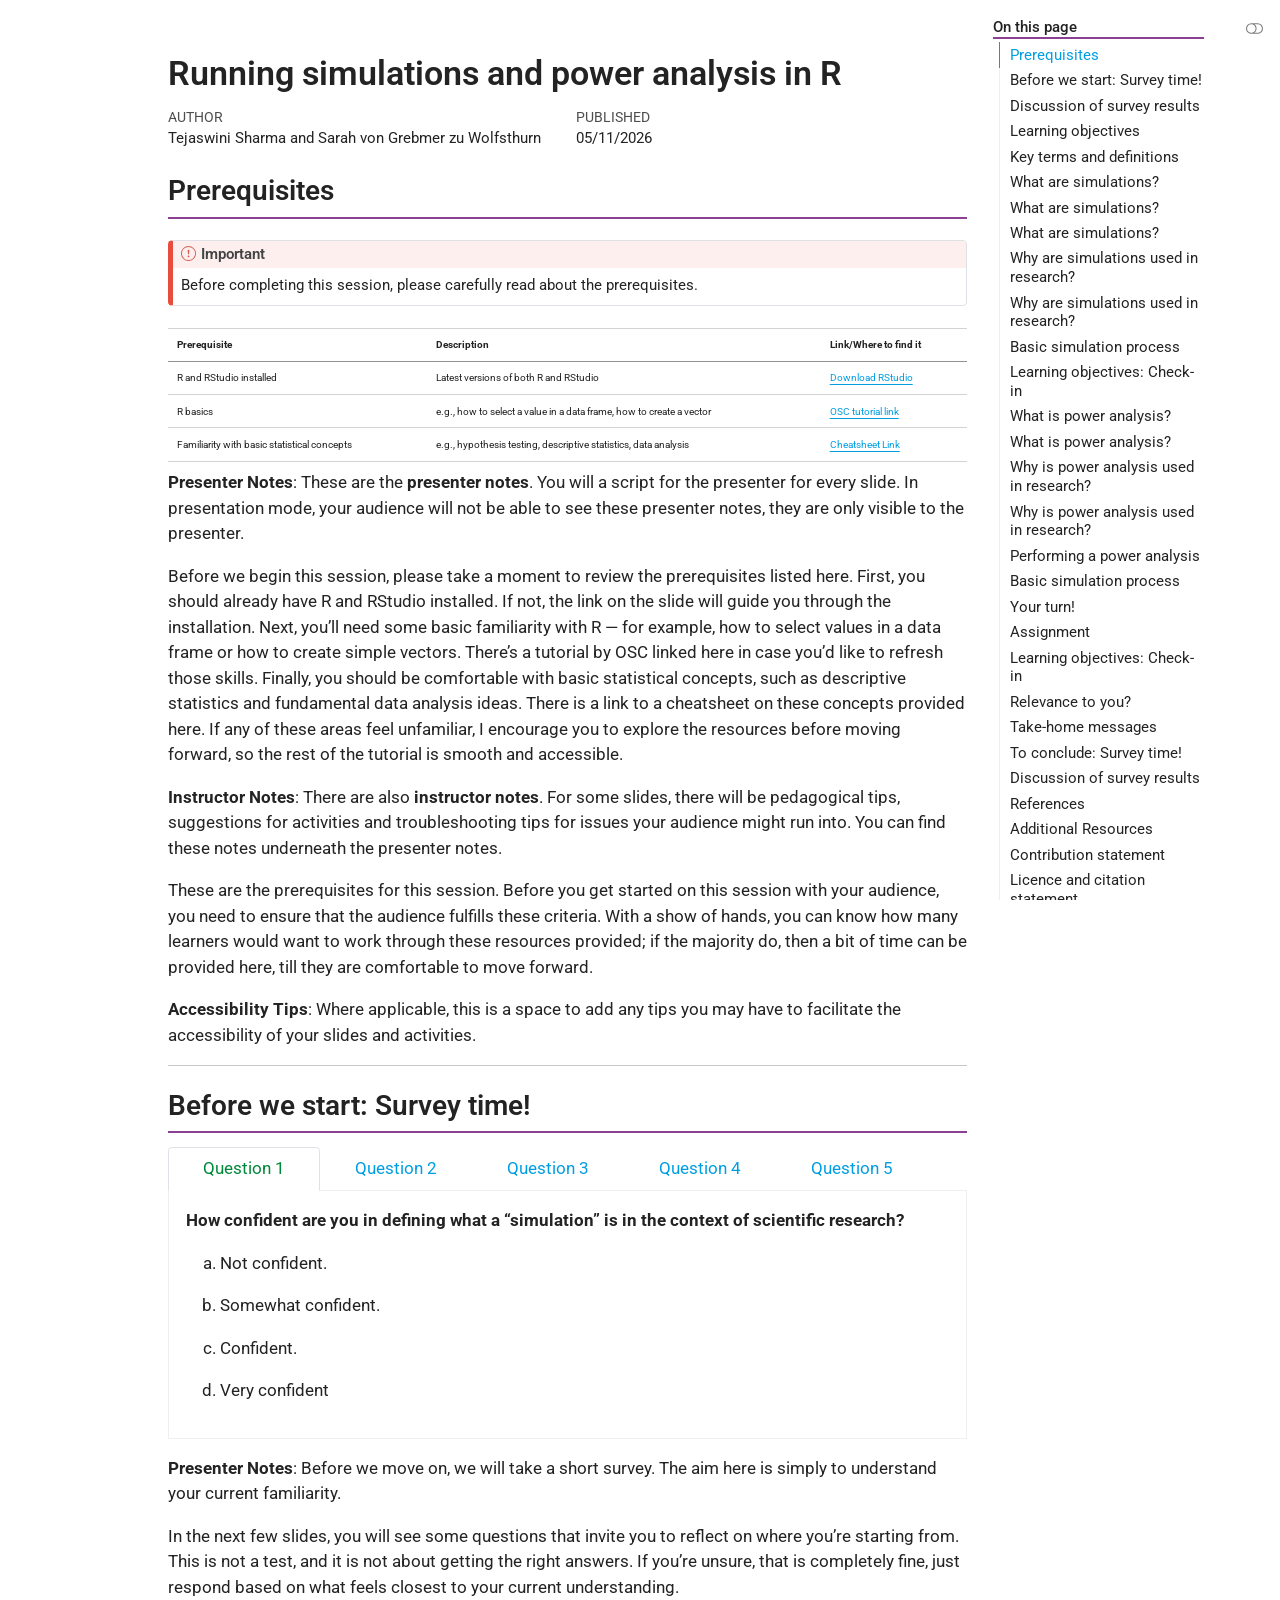
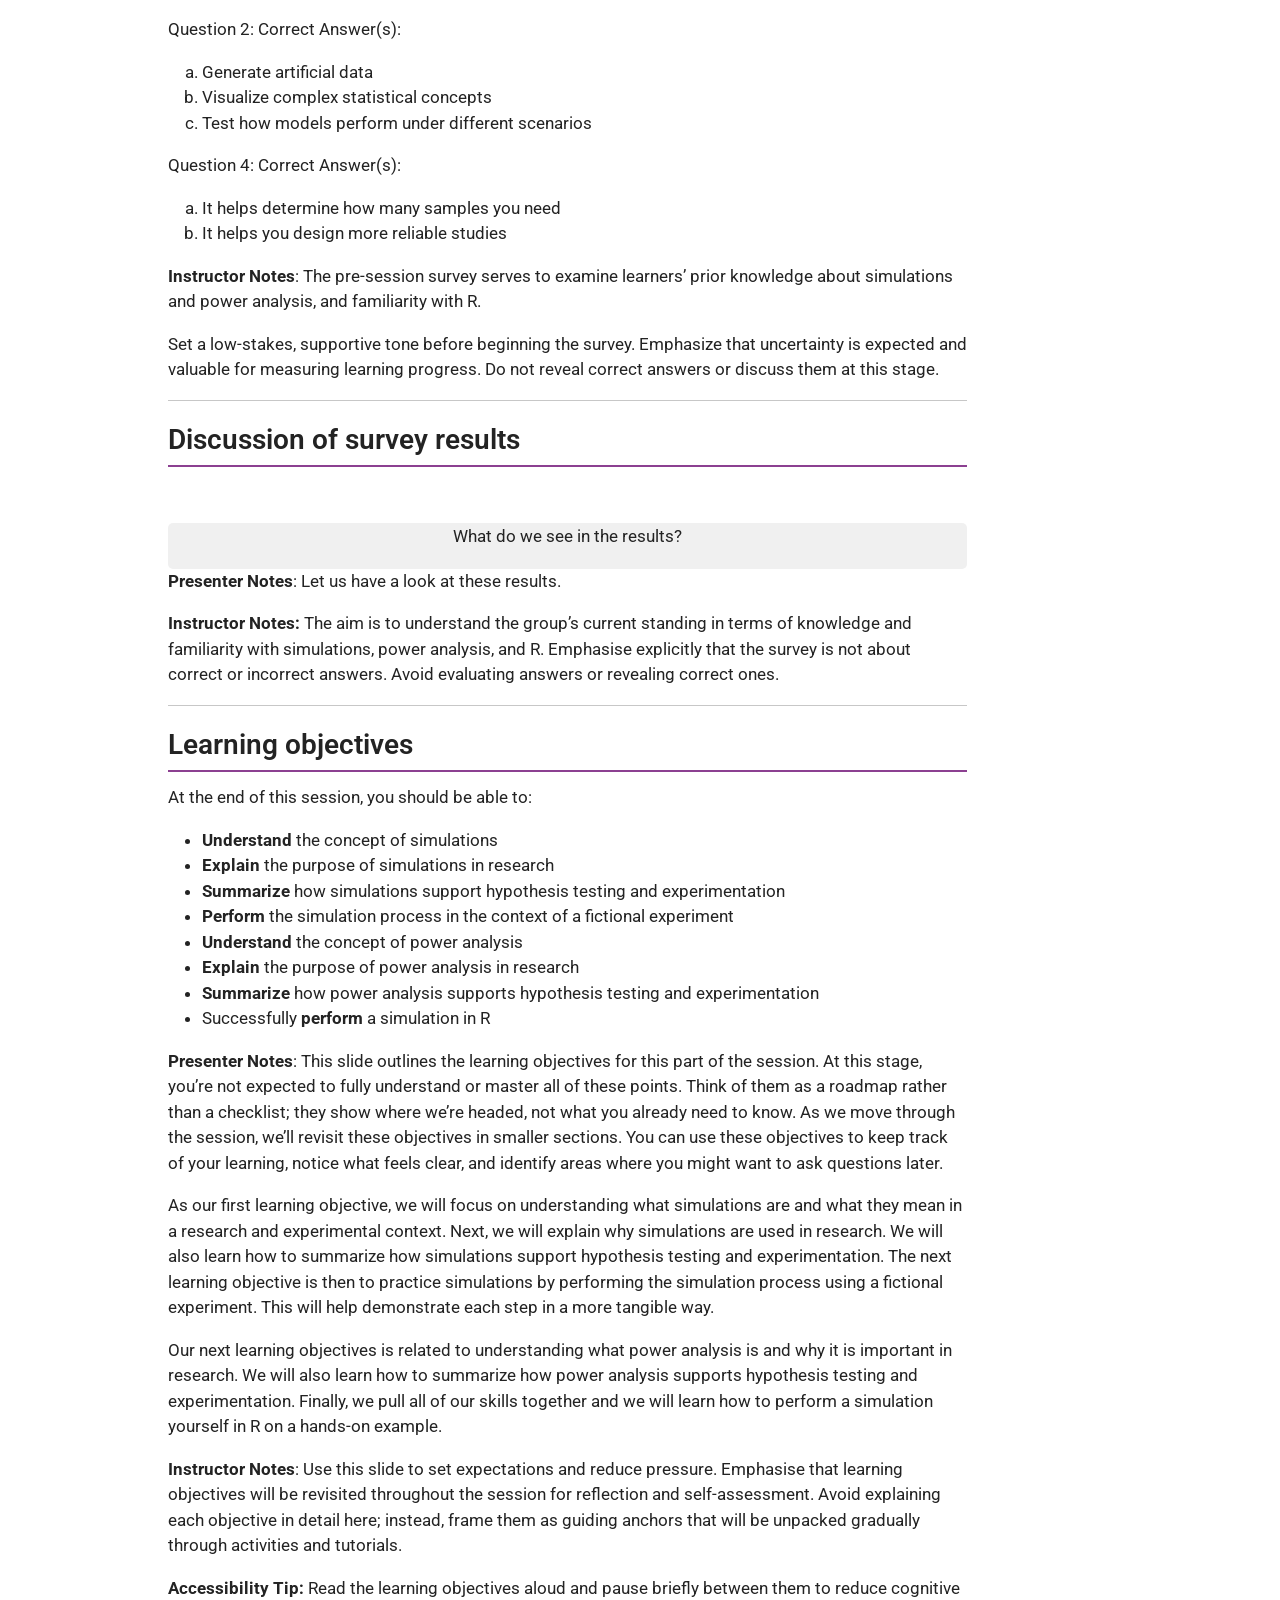
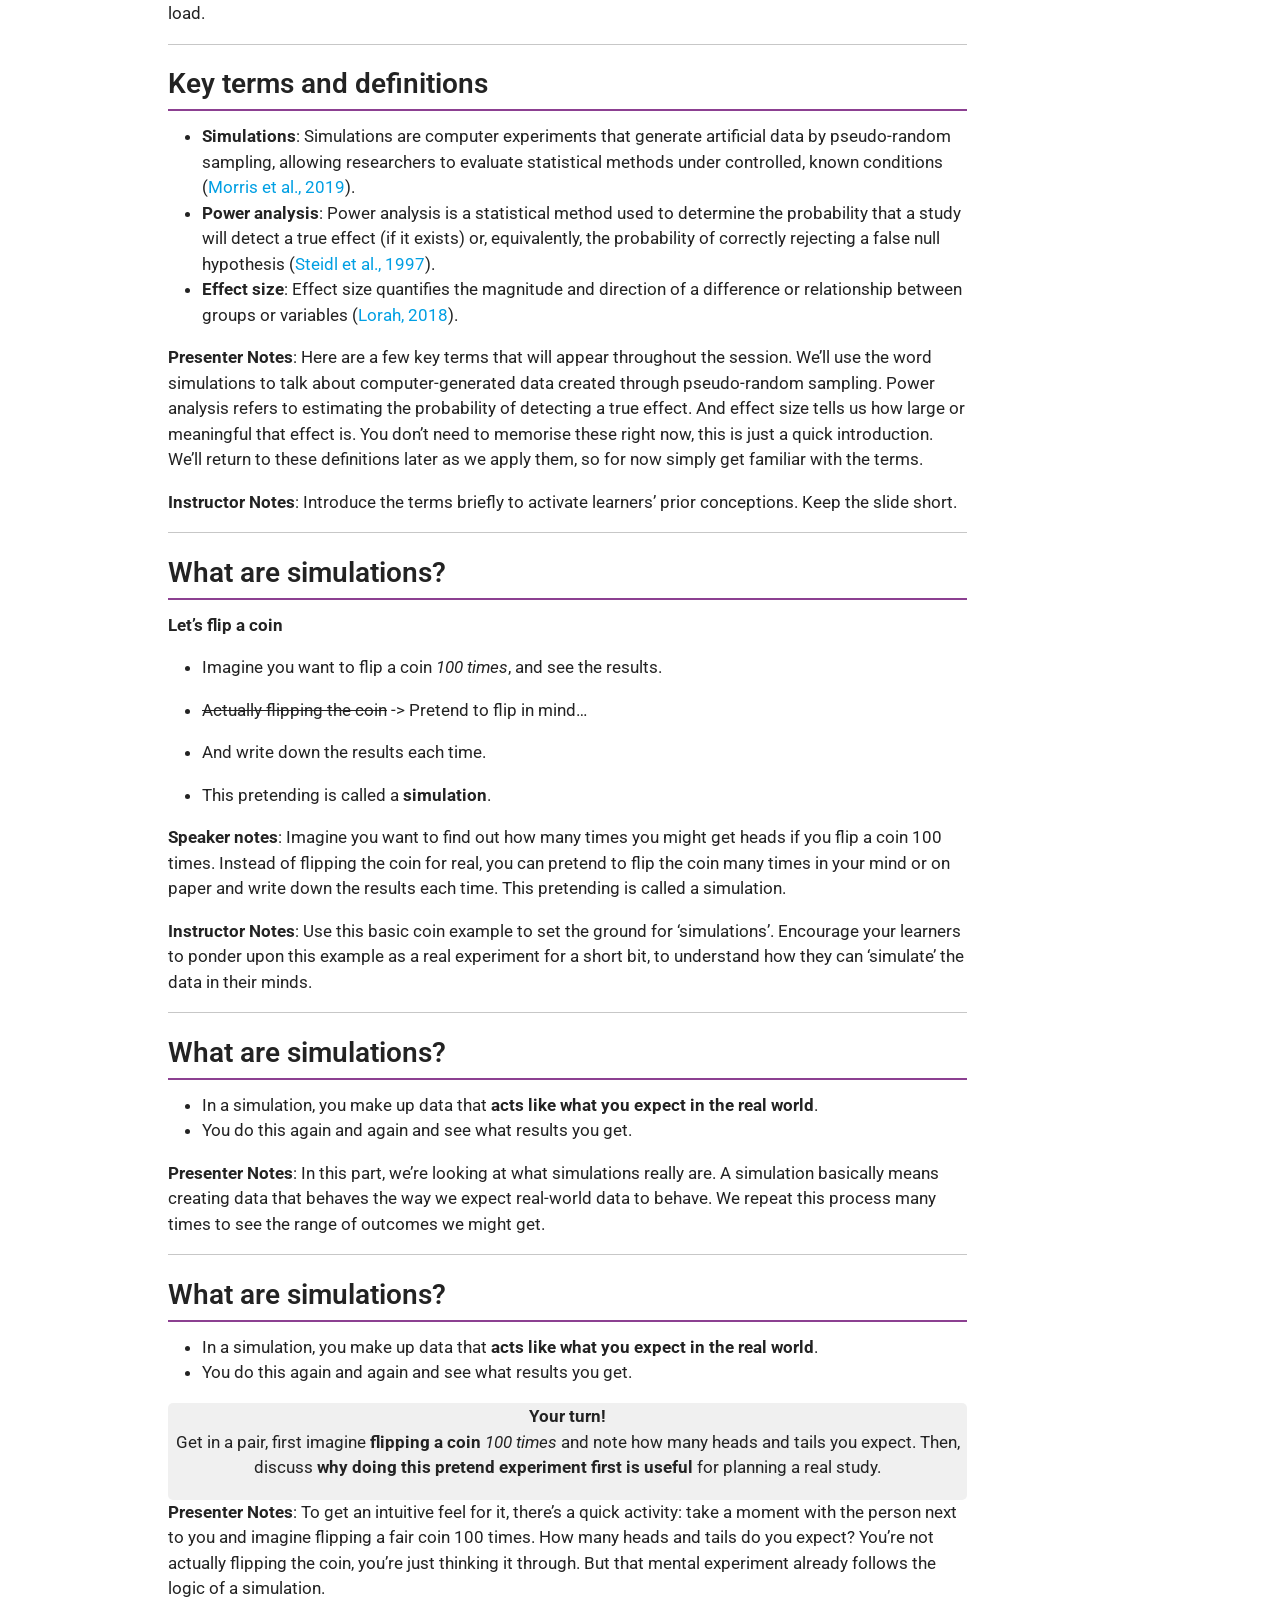
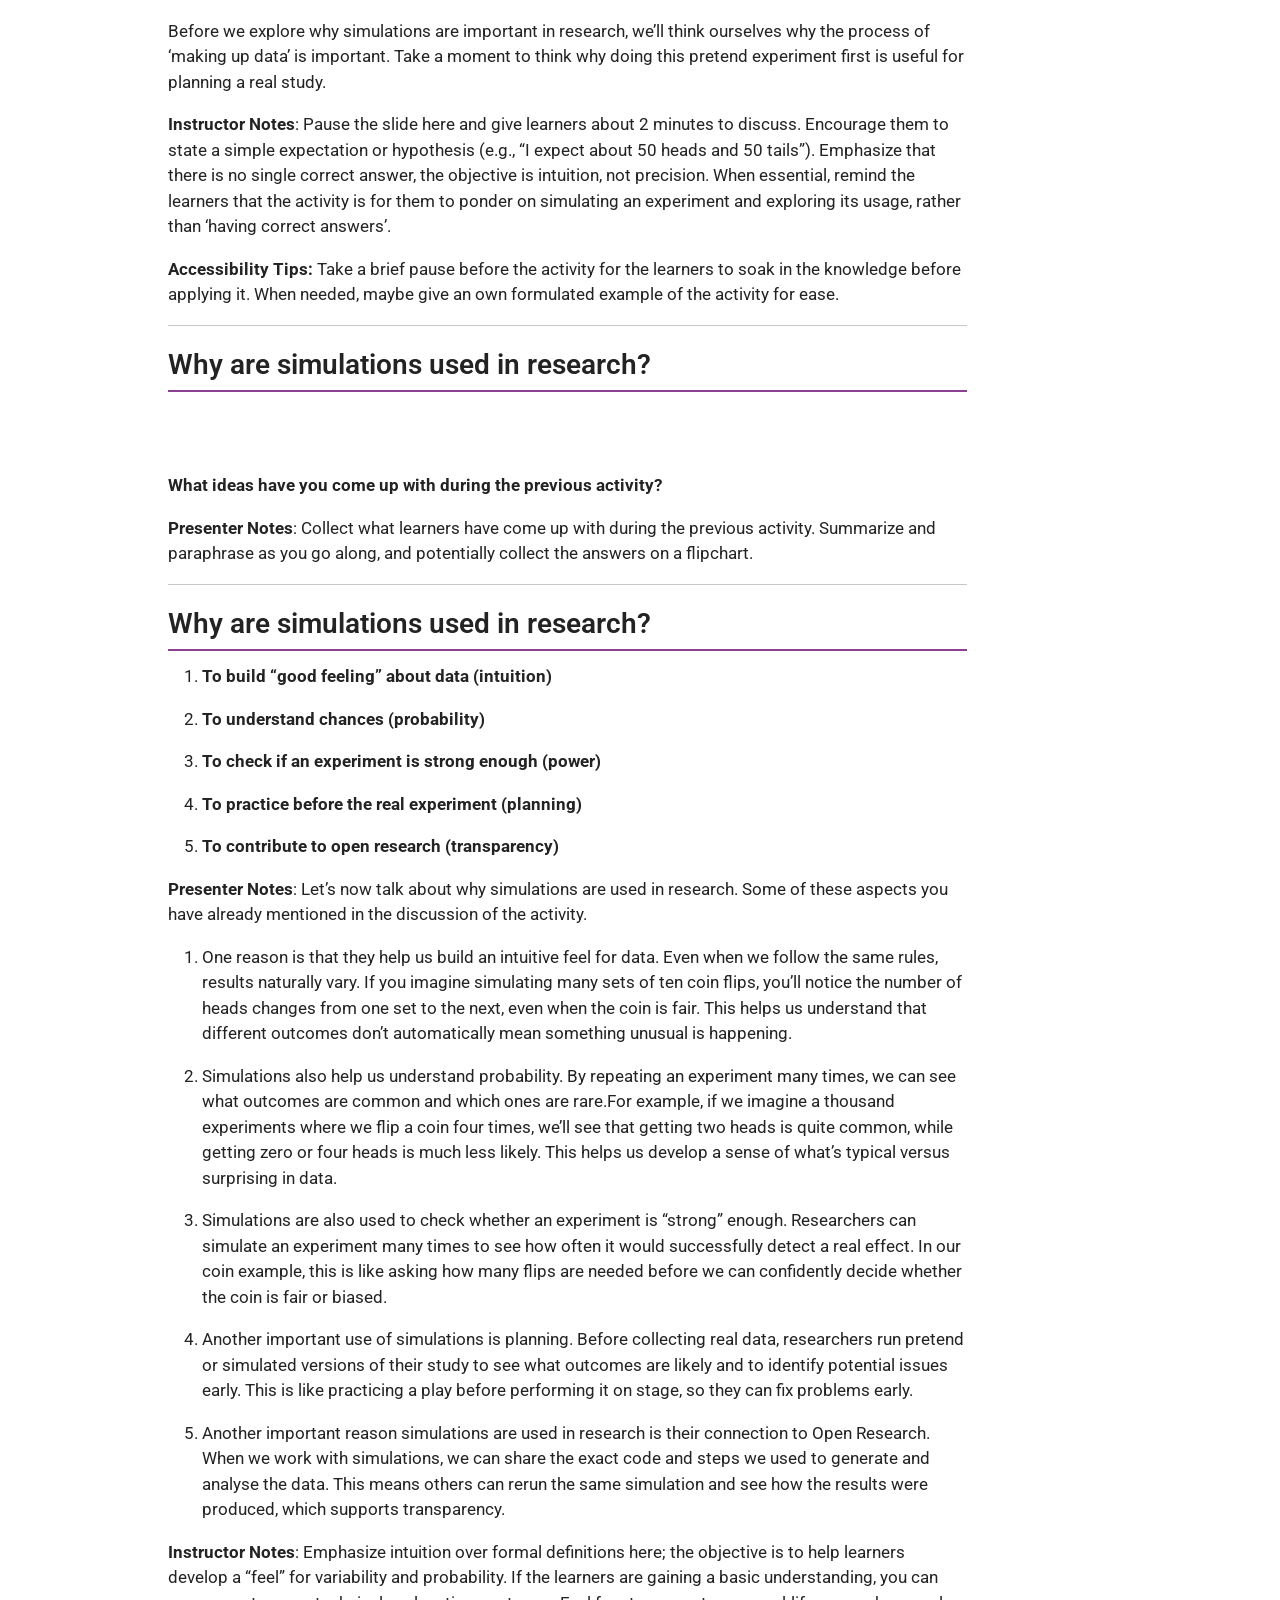
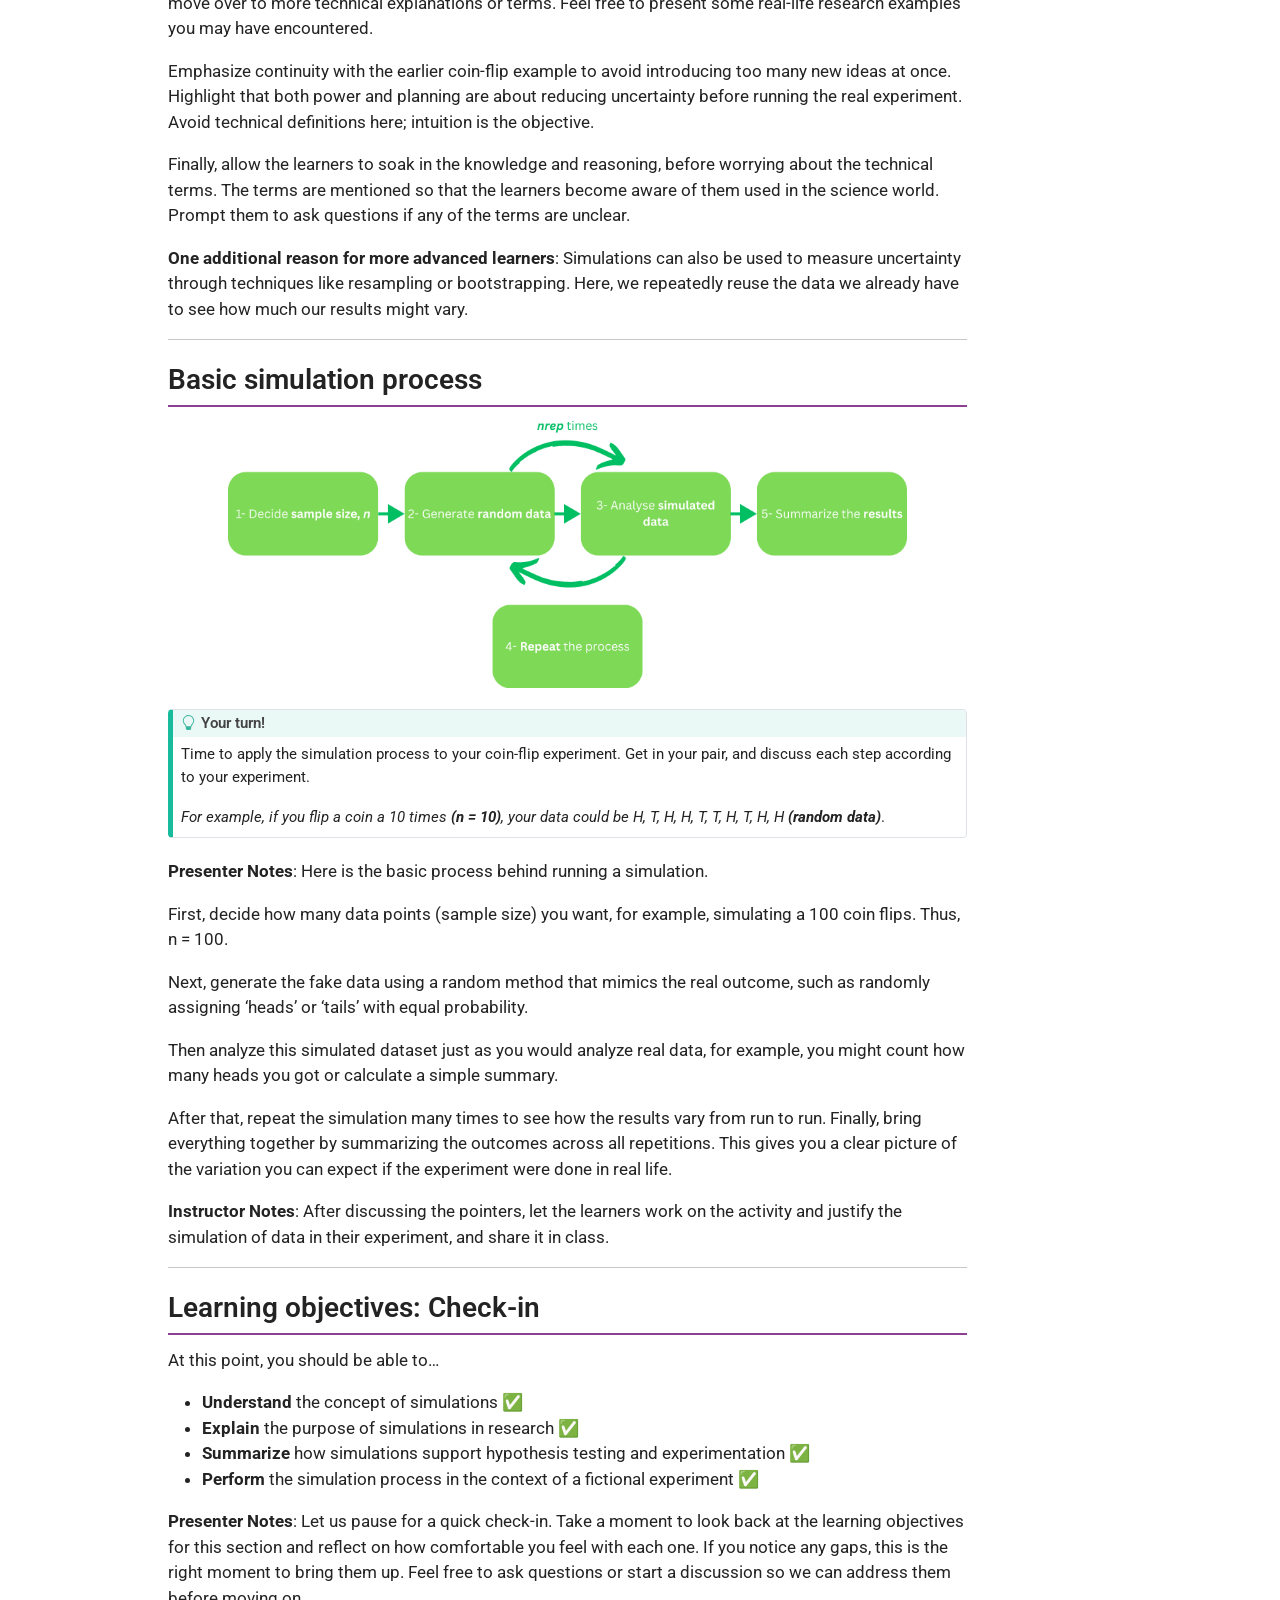
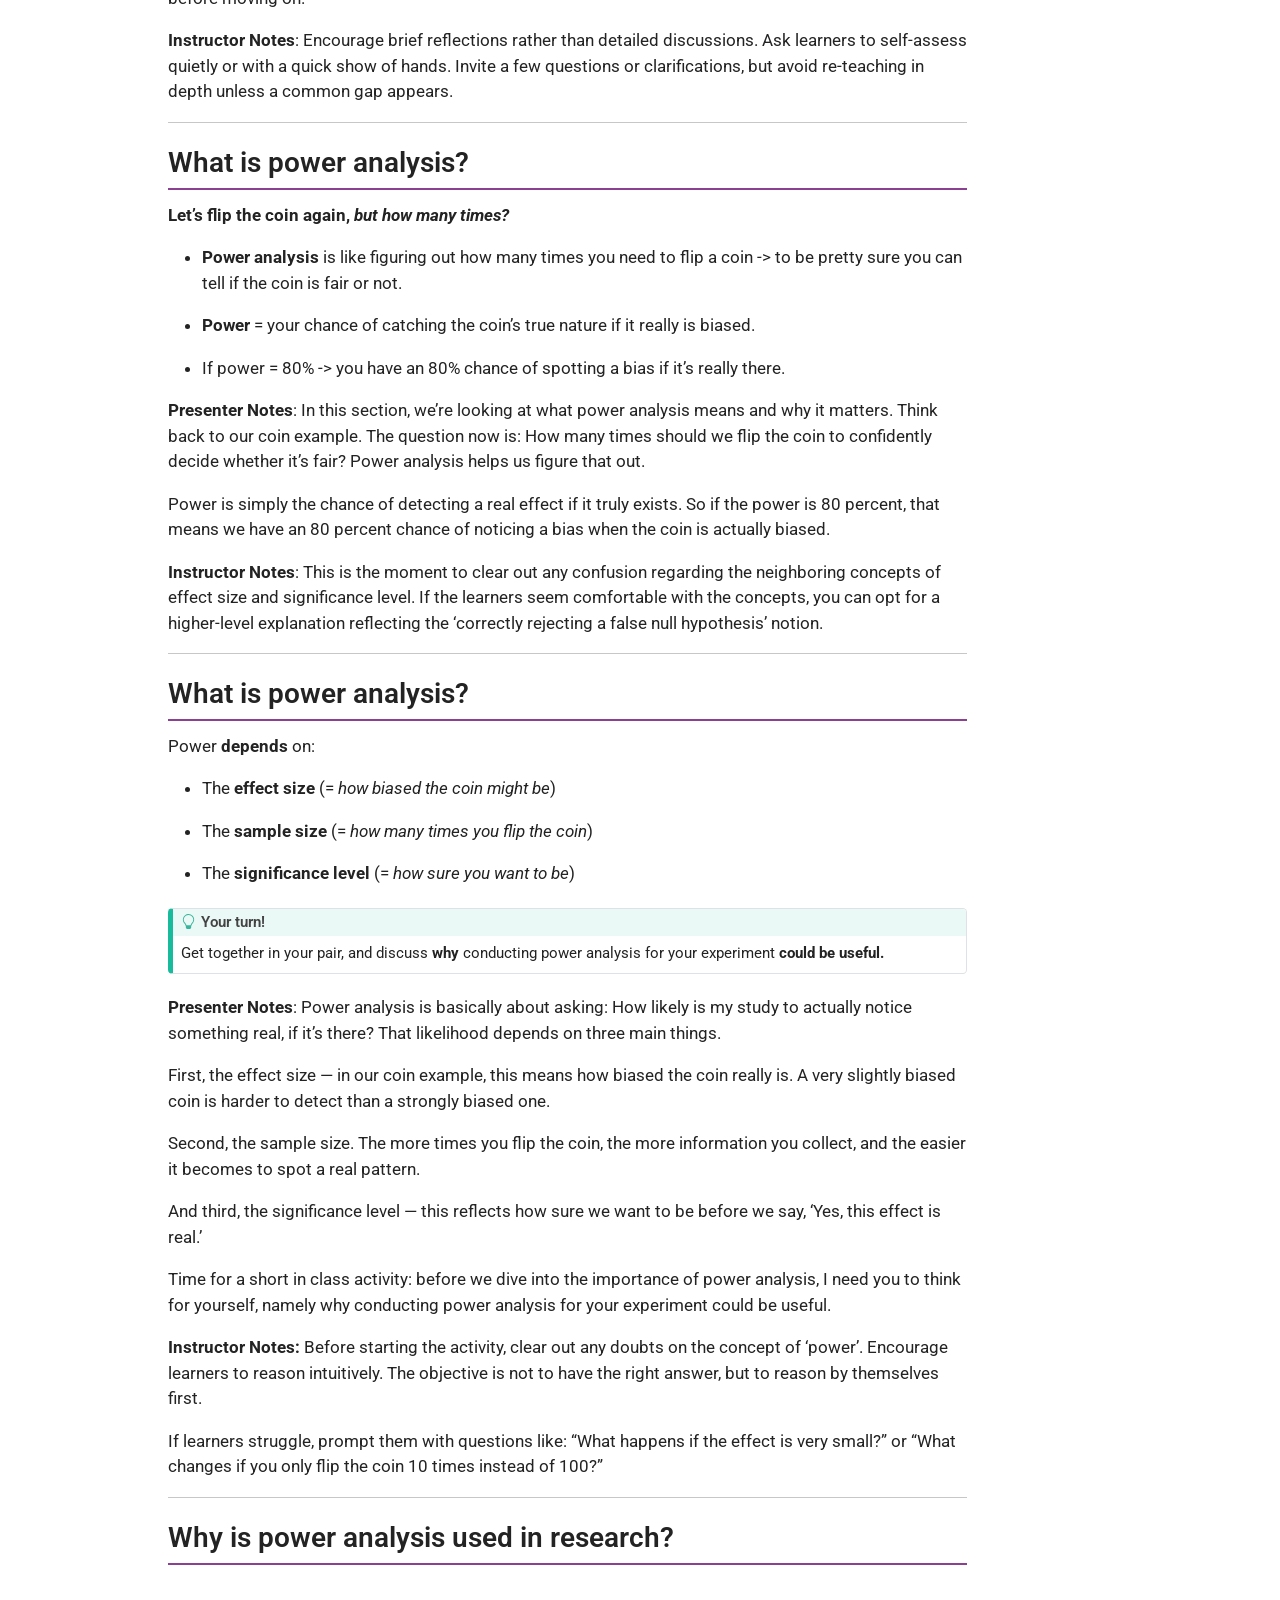
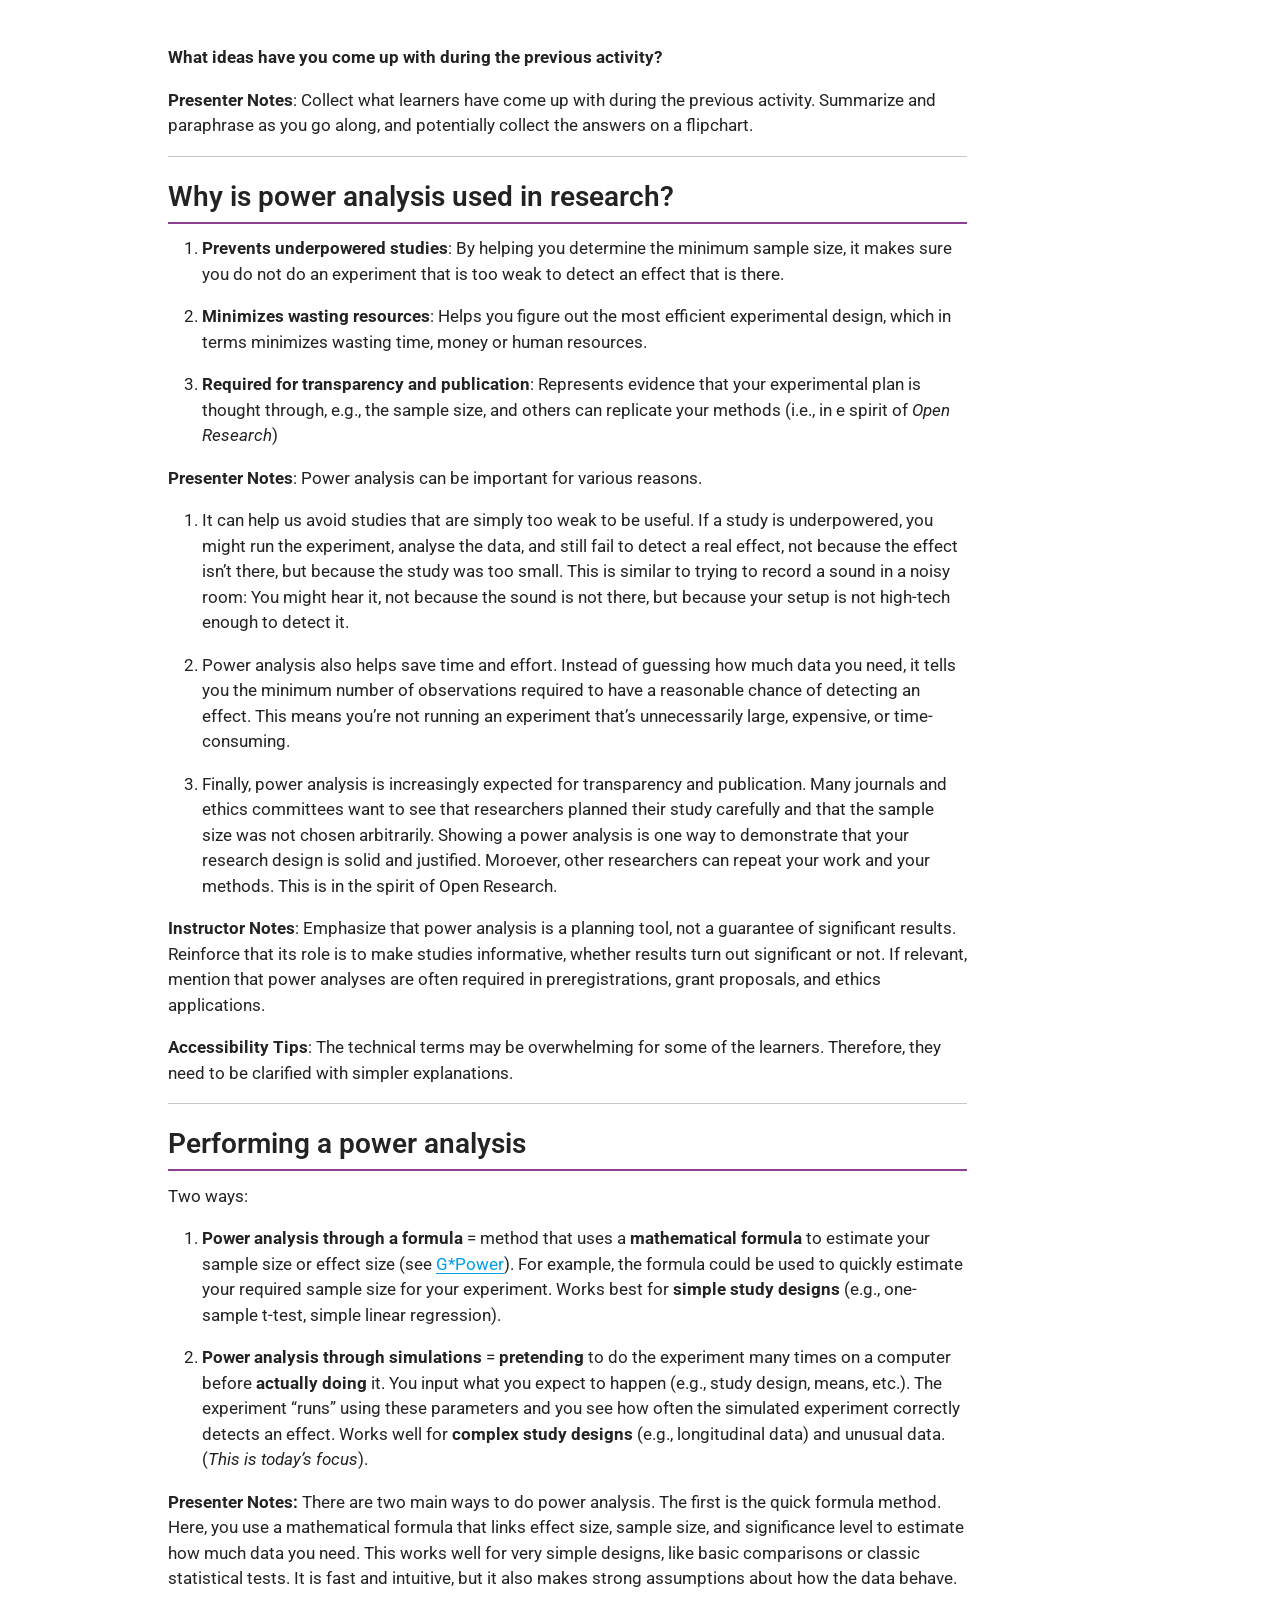
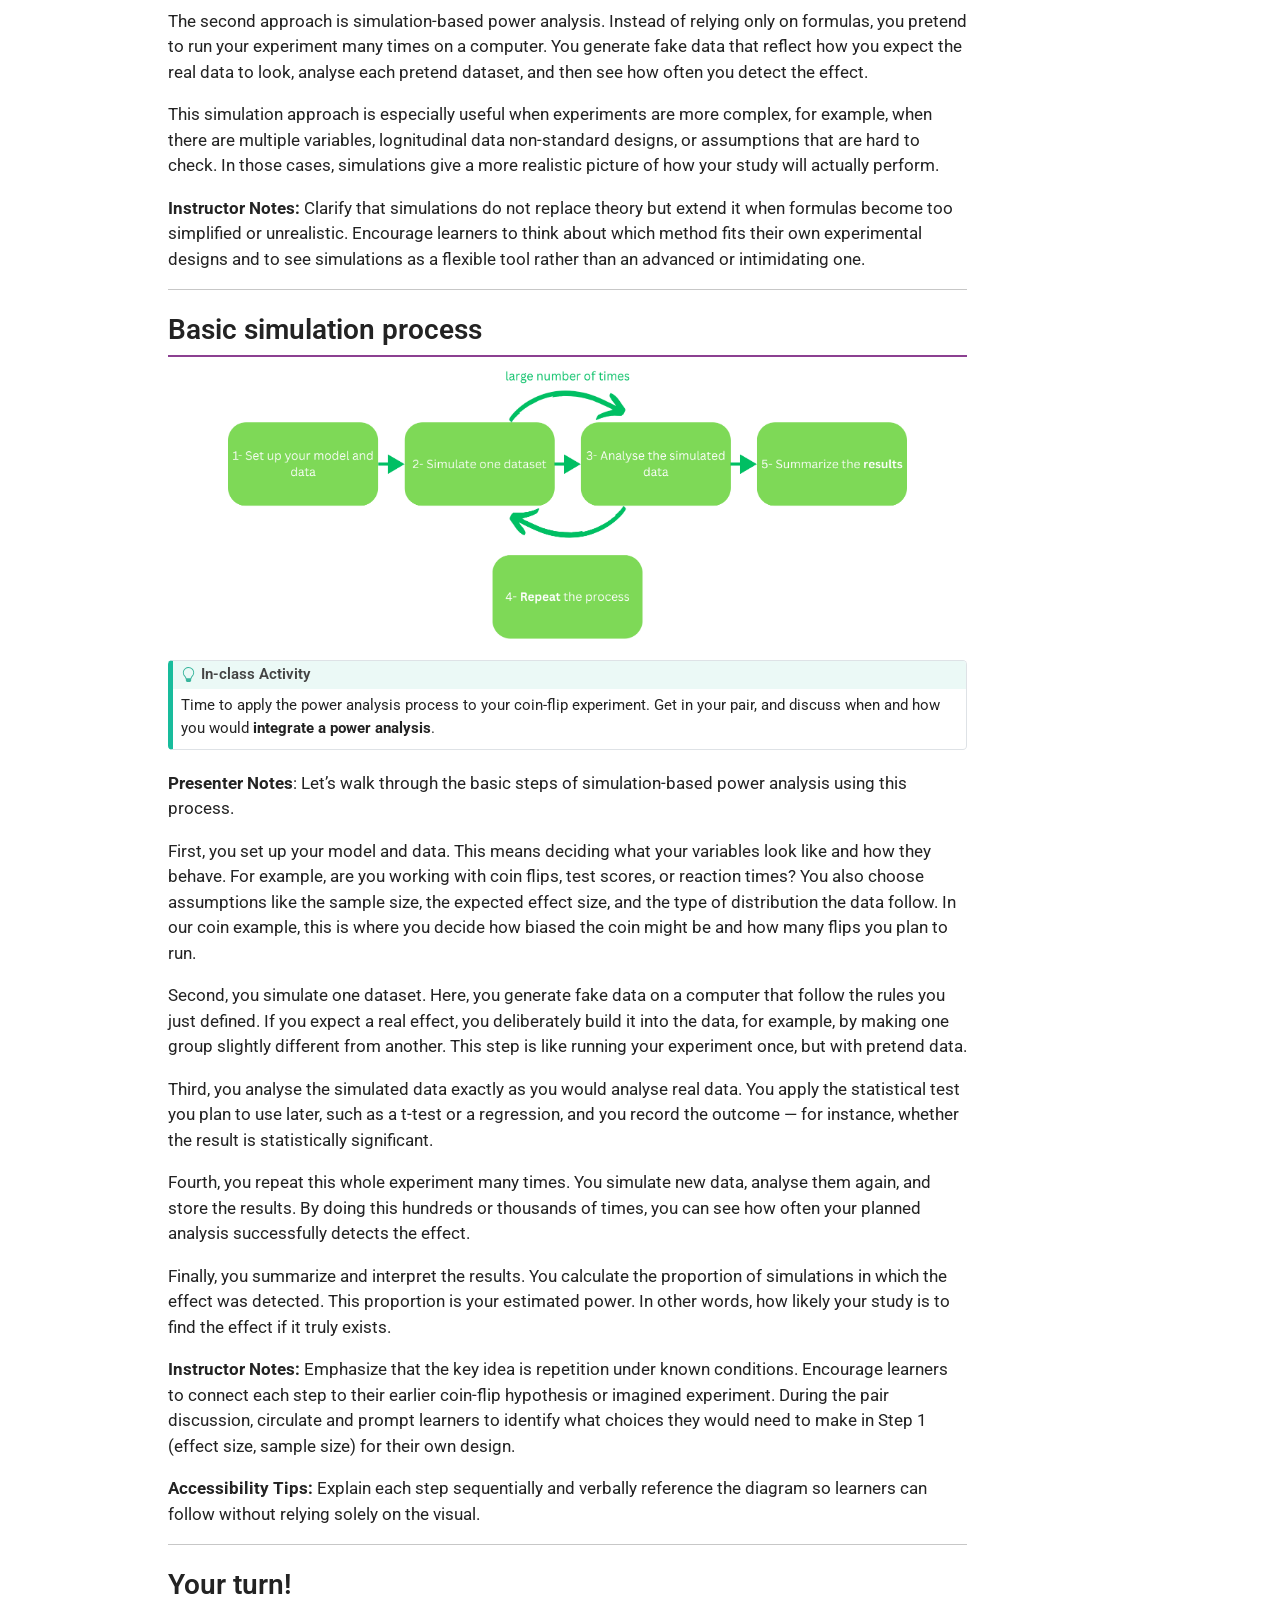
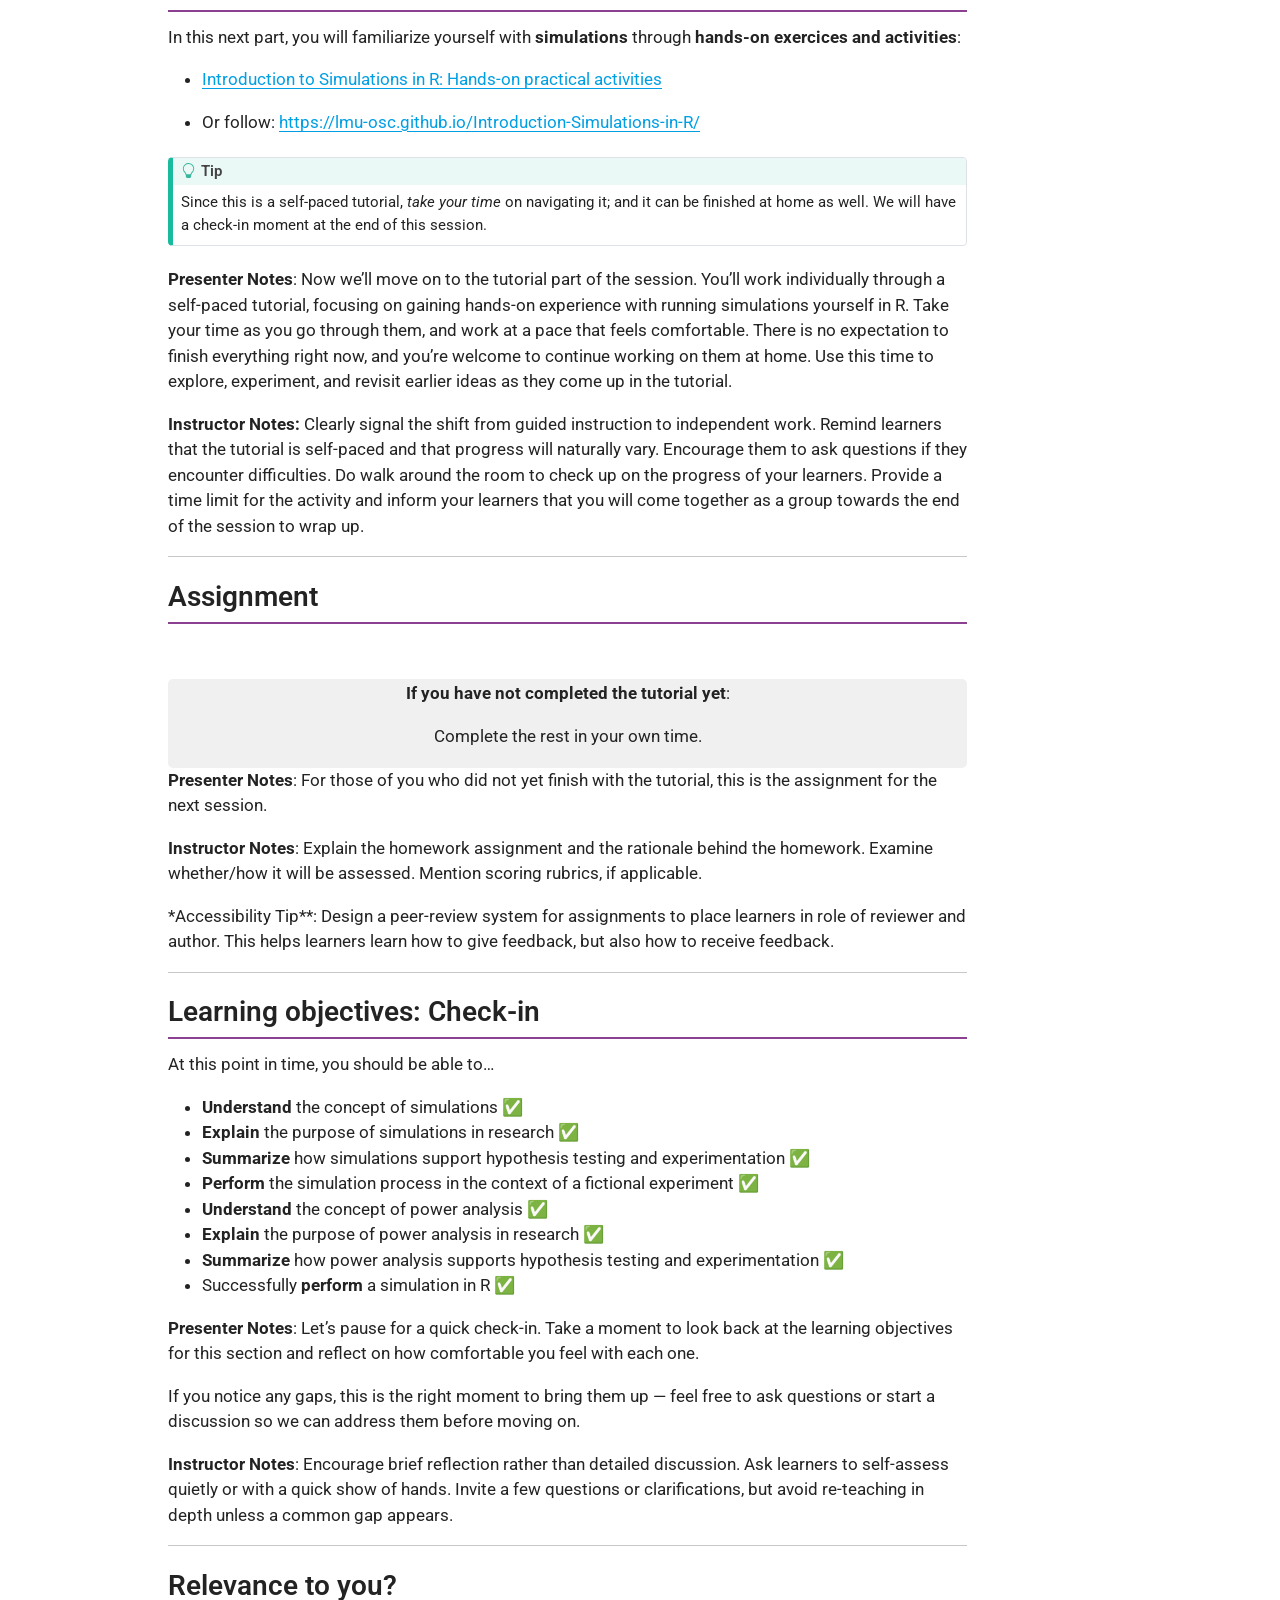
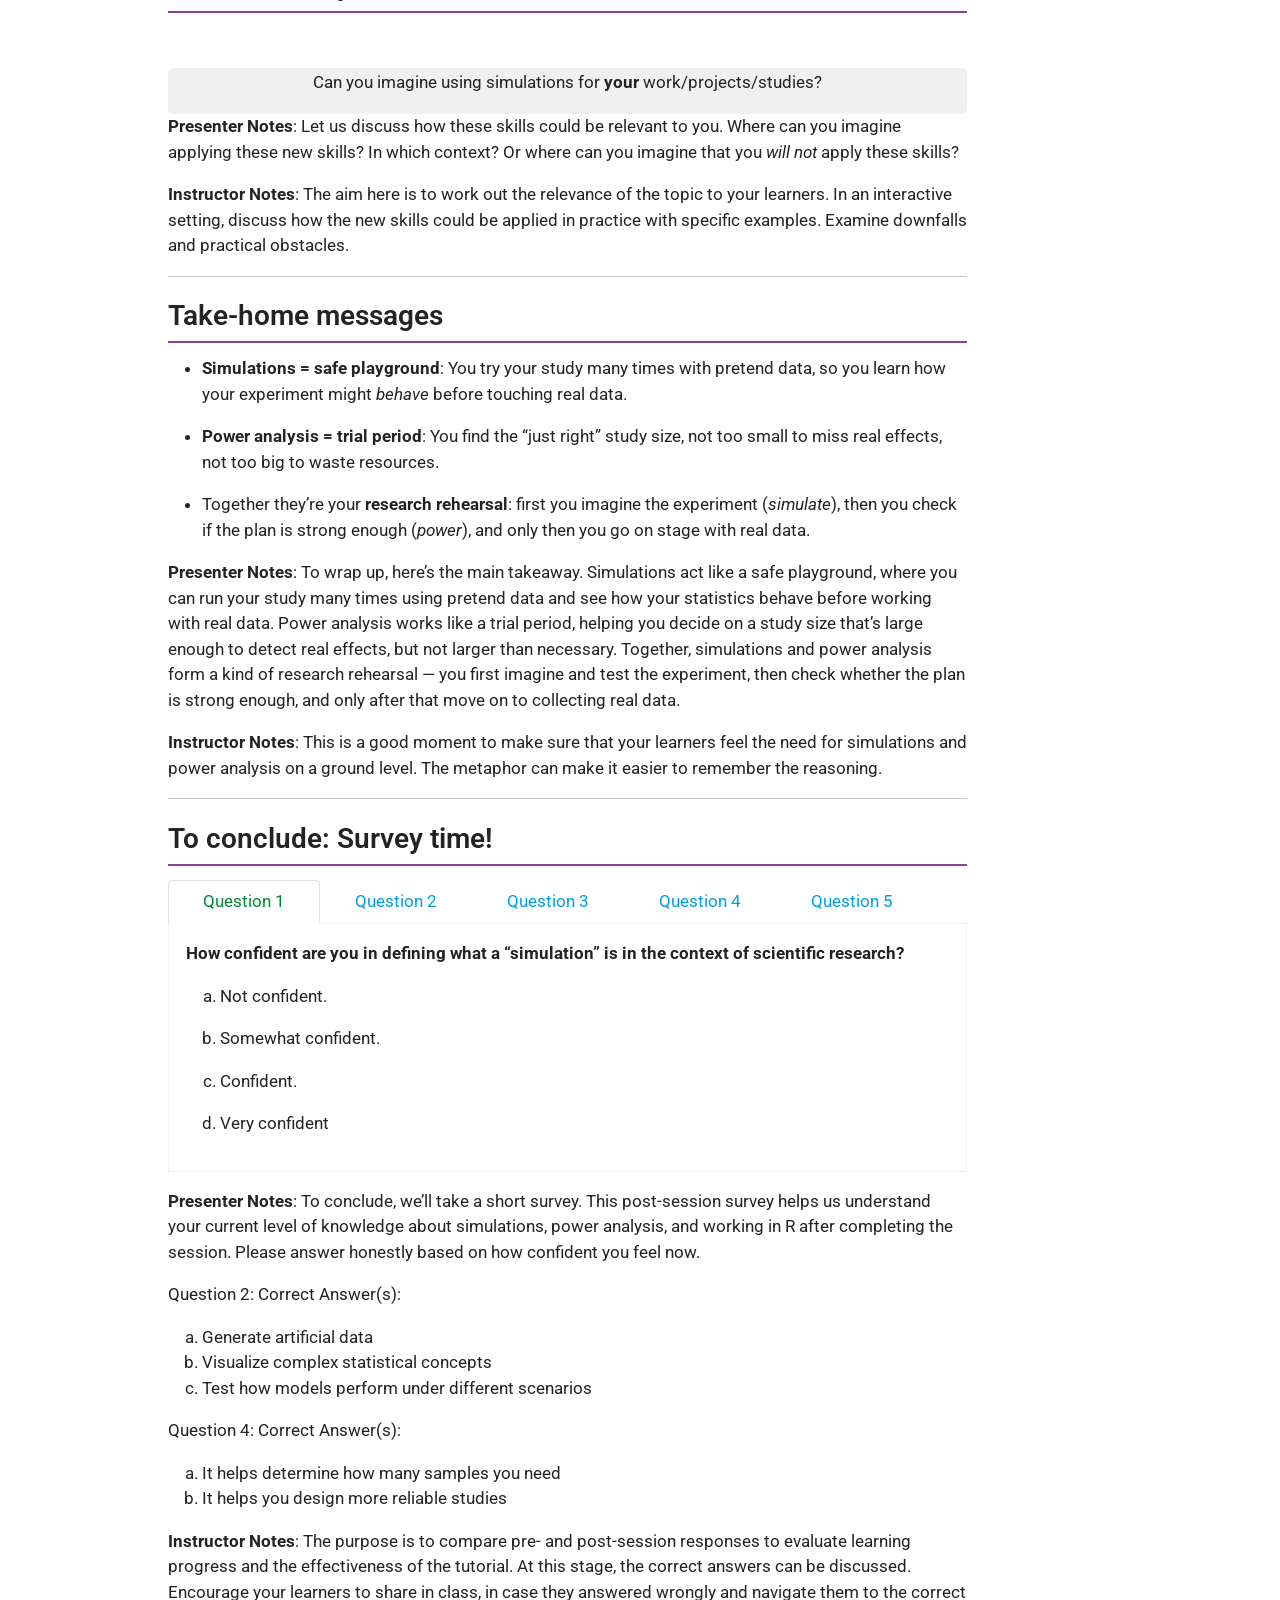
==== commit 5457e0d7: "Built site for gh-pages" ====
--- a/index.html
+++ b/index.html
@@ -2,7 +2,7 @@
 <html xmlns="http://www.w3.org/1999/xhtml" lang="en" xml:lang="en"><head>
 
 <meta charset="utf-8">
-<meta name="generator" content="quarto-1.10.19">
+<meta name="generator" content="quarto-1.11.9">
 
 <meta name="viewport" content="width=device-width, initial-scale=1.0, user-scalable=yes">
 
@@ -60,18 +60,19 @@
 <link href="site_libs/quarto-contrib/quarto-project/lmu-osc/osc-brand/lmu-osc-favicon.jpg" rel="icon" type="image/jpeg">
 <script src="site_libs/quarto-html/quarto.js" type="module"></script>
 <script src="site_libs/quarto-html/tabsets/tabsets.js" type="module"></script>
+<script src="site_libs/quarto-html/scrollable-regions/scrollable-regions.js" type="module"></script>
 <script src="site_libs/quarto-html/popper.min.js"></script>
 <script src="site_libs/quarto-html/tippy.umd.min.js"></script>
 <script src="site_libs/quarto-html/anchor.min.js"></script>
 <link href="site_libs/quarto-html/tippy.css" rel="stylesheet">
-<link href="site_libs/quarto-html/quarto-syntax-highlighting-b3b05533756b65102542bf1d1302b2e4.css" rel="stylesheet" class="quarto-color-scheme" id="quarto-text-highlighting-styles">
-<link href="site_libs/quarto-html/quarto-syntax-highlighting-dark-f050b060498074d55717287ea207baa6.css" rel="stylesheet" class="quarto-color-scheme quarto-color-alternate" id="quarto-text-highlighting-styles">
-<link href="site_libs/quarto-html/quarto-syntax-highlighting-b3b05533756b65102542bf1d1302b2e4.css" rel="stylesheet" class="quarto-color-scheme-extra" id="quarto-text-highlighting-styles">
+<link href="site_libs/quarto-html/quarto-syntax-highlighting-47407c29e8f0cbb45854e90f85b31c93.css" rel="stylesheet" class="quarto-color-scheme" id="quarto-text-highlighting-styles">
+<link href="site_libs/quarto-html/quarto-syntax-highlighting-dark-29bebc711971320925fa0dba636024dd.css" rel="stylesheet" class="quarto-color-scheme quarto-color-alternate" id="quarto-text-highlighting-styles">
+<link href="site_libs/quarto-html/quarto-syntax-highlighting-47407c29e8f0cbb45854e90f85b31c93.css" rel="stylesheet" class="quarto-color-scheme-extra" id="quarto-text-highlighting-styles">
 <script src="site_libs/bootstrap/bootstrap.min.js"></script>
 <link href="site_libs/bootstrap/bootstrap-icons.css" rel="stylesheet">
-<link href="site_libs/bootstrap/bootstrap-b34a76e7b6208117b0cf5b9ff5946d4b.min.css" rel="stylesheet" append-hash="true" class="quarto-color-scheme" id="quarto-bootstrap" data-mode="light">
-<link href="site_libs/bootstrap/bootstrap-dark-19e64e8c2d3939b235ddc2427aec500f.min.css" rel="stylesheet" append-hash="true" class="quarto-color-scheme quarto-color-alternate" id="quarto-bootstrap" data-mode="dark">
-<link href="site_libs/bootstrap/bootstrap-b34a76e7b6208117b0cf5b9ff5946d4b.min.css" rel="stylesheet" append-hash="true" class="quarto-color-scheme-extra" id="quarto-bootstrap" data-mode="light">
+<link href="site_libs/bootstrap/bootstrap-f3cb2139904eb7c3db8a8fbedb9f6c33.min.css" rel="stylesheet" append-hash="true" class="quarto-color-scheme" id="quarto-bootstrap" data-mode="light">
+<link href="site_libs/bootstrap/bootstrap-dark-2050db9f1f5726cb65afa6f8f5766064.min.css" rel="stylesheet" append-hash="true" class="quarto-color-scheme quarto-color-alternate" id="quarto-bootstrap" data-mode="dark">
+<link href="site_libs/bootstrap/bootstrap-f3cb2139904eb7c3db8a8fbedb9f6c33.min.css" rel="stylesheet" append-hash="true" class="quarto-color-scheme-extra" id="quarto-bootstrap" data-mode="light">
 <script id="quarto-search-options" type="application/json">{
   "location": "sidebar",
   "copy-button": false,
@@ -103,7 +104,7 @@
 
 </head>
 
-<body class="quarto-light"><script id="quarto-html-before-body" type="application/javascript">
+<body class="quarto-light"><a id="quarto-skip-link" class="visually-hidden-focusable" href="#quarto-document-content">Skip to main content</a><script id="quarto-html-before-body" type="application/javascript">
     const toggleBodyColorMode = (bsSheetEl) => {
       const mode = bsSheetEl.getAttribute("data-mode");
       const bodyEl = window.document.querySelector("body");
@@ -126,6 +127,7 @@
       for (let i=0; i < toggles.length; i++) {
         const toggle = toggles[i];
         if (toggle) {
+          toggle.setAttribute("aria-checked", alternate ? "true" : "false");
           if (alternate) {
             toggle.classList.add("alternate");
           } else {
@@ -155,13 +157,19 @@
       manageTransitions('#quarto-margin-sidebar .nav-link', true);
       // Switch the toggles
       setColorSchemeToggle(alternate)
-      // Hack to workaround the fact that safari doesn't
-      // properly recolor the scrollbar when toggling (#1455)
+    }
+    // Hack to workaround the fact that safari doesn't
+    // properly recolor the scrollbar when toggling (#1455).
+    // Not run on load: stylesheets are set before first paint there, and
+    // scrolling would undo the scroll to a URL fragment (#14973).
+    // The one pixel nudge keeps the reader where they were.
+    const refreshSafariScrollbar = () => {
       if (navigator.userAgent.indexOf('Safari') > 0 && navigator.userAgent.indexOf('Chrome') == -1) {
         manageTransitions("body", false);
-        window.scrollTo(0, 1);
+        const scrollY = window.scrollY;
+        window.scrollTo(0, scrollY > 0 ? scrollY - 1 : 1);
         setTimeout(() => {
-          window.scrollTo(0, 0);
+          window.scrollTo(0, scrollY);
           manageTransitions("body", true);
         }, 40);
       }
@@ -255,6 +263,7 @@
       // Read the current dark / light value
       let toAlternate = !hasAlternateSentinel();
       toggleColorMode(toAlternate);
+      refreshSafariScrollbar();
       setStyleSentinel(toAlternate);
       toggleGiscusIfUsed(toAlternate, darkModeDefault);
       window.dispatchEvent(new Event('resize'));
@@ -273,7 +282,7 @@
 <!-- sidebar -->
 <!-- margin-sidebar -->
     <div id="quarto-margin-sidebar" class="sidebar margin-sidebar">
-        <nav id="TOC" role="doc-toc" class="toc-active">
+        <nav id="TOC" role="doc-toc" aria-labelledby="toc-title" class="toc-active">
     <h2 id="toc-title">On this page</h2>
    
   <ul>
@@ -310,7 +319,7 @@
 <div class="quarto-alternate-formats"><h2>Other Formats</h2><ul><li><a href="slides-simulations-revealjs.html"><i class="bi bi-file-slides"></i>RevealJS</a></li><li><a href="slides-simulations.pdf"><i class="bi bi-file-pdf"></i>PDF</a></li><li><a href="slides-simulations.pptx"><i class="bi bi-file-slides"></i>Powerpoint (osc-brand)</a></li></ul></div></nav>
     </div>
 <!-- main -->
-<main class="content" id="quarto-document-content">
+<main class="content" id="quarto-document-content" tabindex="-1">
 
 
 <header id="title-block-header" class="quarto-title-block default">
@@ -1016,15 +1025,50 @@
   window.document.addEventListener("DOMContentLoaded", function (event) {
     // Ensure there is a toggle, if there isn't float one in the top right
     if (window.document.querySelector('.quarto-color-scheme-toggle') === null) {
-      const a = window.document.createElement('a');
-      a.classList.add('top-right');
-      a.classList.add('quarto-color-scheme-toggle');
-      a.href = "";
-      a.onclick = function() { try { window.quartoToggleColorScheme(); } catch {} return false; };
+      const toggle = window.document.createElement('button');
+      toggle.type = "button";
+      toggle.setAttribute("role", "switch");
+      toggle.setAttribute("aria-checked", "false");
+      toggle.classList.add('top-right');
+      toggle.classList.add('quarto-color-scheme-toggle');
+      toggle.setAttribute("aria-label", "Toggle dark mode");
+      toggle.onclick = function() { try { window.quartoToggleColorScheme(); } catch {} return false; };
       const i = window.document.createElement("i");
       i.classList.add('bi');
-      a.appendChild(i);
-      window.document.body.appendChild(a);
+      toggle.appendChild(i);
+      // Put the toggle in a landmark of its own, so that landmark navigation
+      // can reach it.
+      //
+      // The container is always a fresh direct child of body, and the toggle is
+      // never moved into page furniture that the theme or the author controls.
+      // The toggle is positioned against the page, so any ancestor that
+      // establishes a containing block captures it: a positioned element or a
+      // grid for position: absolute, and transform, filter, will-change or
+      // contain for position: fixed. A direct child of body has none of these
+      // to inherit, and the shift when one appears is silent and visual.
+      //
+      // ARIA says a document should have at most one banner, and axe reports a
+      // duplicate whether or not the banners carry distinct labels. So use a
+      // header when the page has no banner yet, and a named region otherwise.
+      //
+      // A header is a banner wherever it sits, unless it is inside sectioning
+      // content, so this cannot just look at the children of body: a custom
+      // page layout wraps the title block header in a plain div. An explicit
+      // role="banner" always counts.
+      const sectioning = 'article, aside, main, nav, section, [role="article"], [role="complementary"], [role="main"], [role="navigation"], [role="region"]';
+      const hasBanner = Array.from(
+        window.document.querySelectorAll('header:not([role]), [role="banner"]')
+      ).some(function(el) {
+        return el.hasAttribute("role") || el.closest(sectioning) === null;
+      });
+      const container = window.document.createElement(hasBanner ? "div" : "header");
+      if (hasBanner) {
+        container.setAttribute("role", "region");
+        container.setAttribute("aria-label", "Toggle dark mode");
+      }
+      container.classList.add('quarto-color-scheme-toggle-container');
+      container.appendChild(toggle);
+      window.document.body.appendChild(container);
     }
     setColorSchemeToggle(hasAlternateSentinel())
     const icon = "";
@@ -1098,12 +1142,13 @@
     }
       var localhostRegex = new RegExp(/^(?:http|https):\/\/localhost\:?[0-9]*\//);
       var mailtoRegex = new RegExp(/^mailto:/);
-        var filterRegex = new RegExp('/' + window.location.host + '/');
+        var filterRegex = new RegExp("https:\/\/lmu-osc\.github\.io\/slides-simulations\/");
       var isInternal = (href) => {
           return filterRegex.test(href) || localhostRegex.test(href) || mailtoRegex.test(href);
       }
       // Inspect non-navigation links and adorn them if external
-     var links = window.document.querySelectorAll('a[href]:not(.nav-link):not(.navbar-brand):not(.toc-action):not(.sidebar-link):not(.sidebar-item-toggle):not(.pagination-link):not(.no-external):not([aria-hidden]):not(.dropdown-item):not(.quarto-navigation-tool):not(.about-link)');
+      window.quartoDecorateExternalLinks = function (root) {
+     var links = (root || window.document).querySelectorAll('a[href]:not(.nav-link):not(.navbar-brand):not(.toc-action):not(.sidebar-link):not(.sidebar-item-toggle):not(.pagination-link):not(.no-external):not([aria-hidden]):not(.dropdown-item):not(.quarto-navigation-tool):not(.about-link)');
       for (var i=0; i<links.length; i++) {
         const link = links[i];
         if (!isInternal(link.href)) {
@@ -1112,8 +1157,69 @@
           if (link.dataset.originalHref !== undefined) {
             link.href = link.dataset.originalHref;
           }
-        }
-      }
+          if (!link.classList.contains('no-external-icon')) {
+          }
+        }
+      }
+      };
+      window.quartoDecorateExternalLinks(window.document);
+    // Esc closes the popup (WCAG 1.4.13) and focus leaving both trigger and
+    // popup closes it (WCAG 2.4.11); tippy handles neither for interactive popups.
+    const hideOnEscAndFocusOut = {
+      name: 'hideOnEscAndFocusOut',
+      defaultValue: true,
+      fn(instance) {
+        const dismiss = () => {
+          // A show scheduled by the trigger delay would otherwise reopen it
+          instance.clearDelayTimeouts();
+          instance.hide();
+        };
+        const onKeyDown = (event) => {
+          if (event.key !== 'Escape') {
+            return;
+          }
+          // Keep Esc from also reaching page handlers (e.g. reveal.js overview),
+          // except an open reveal.js slide menu, which Esc should close too.
+          // The menu handles keys only when its keyboard option is on.
+          const menuHandlesEsc = window.Reveal?.getPlugin?.('menu')?.isOpen() &&
+            window.Reveal.getConfig().menu?.keyboard !== false;
+          if (!menuHandlesEsc) {
+            event.stopPropagation();
+          }
+          if (instance.popper.contains(window.document.activeElement)) {
+            // Disabled while refocusing so the focus trigger does not reopen it
+            instance.disable();
+            instance.reference.focus();
+            instance.enable();
+          }
+          dismiss();
+        };
+        const onFocusOut = (event) => {
+          const target = event.relatedTarget;
+          if (target && !instance.reference.contains(target) &&
+              !instance.popper.contains(target)) {
+            dismiss();
+          }
+        };
+        // On the trigger too: a click trigger (code-annotations: select) has no
+        // blur handling. Attached for the instance's lifetime so leaving the
+        // trigger also cancels a show still pending on the trigger delay.
+        instance.reference.addEventListener('focusout', onFocusOut);
+        return {
+          onShow() {
+            window.document.addEventListener('keydown', onKeyDown, true);
+            instance.popper.addEventListener('focusout', onFocusOut);
+          },
+          onHide() {
+            window.document.removeEventListener('keydown', onKeyDown, true);
+            instance.popper.removeEventListener('focusout', onFocusOut);
+          },
+          onDestroy() {
+            instance.reference.removeEventListener('focusout', onFocusOut);
+          },
+        };
+      },
+    };
     function tippyHover(el, contentFn, onTriggerFn, onUntriggerFn) {
       const config = {
         allowHTML: true,
@@ -1127,6 +1233,7 @@
         interactiveBorder: 10,
         theme: 'quarto',
         placement: 'bottom-start',
+        plugins: [hideOnEscAndFocusOut],
       };
       if (contentFn) {
         config.content = contentFn;
@@ -1289,44 +1396,54 @@
           const lineIds = lines.map((line) => {
             return targetCell + "-" + line;
           })
-          let top = null;
-          let height = null;
-          let parent = null;
+          // Each band is positioned against its own containing block, which is
+          // not the offsetParent of the lines, so place it from client rects.
+          const placeBand = (band, firstEl, lastEl, codeBlock) => {
+            const container = band.offsetParent;
+            if (container === null) {
+              return;
+            }
+            const containerRect = container.getBoundingClientRect();
+            // Reveal.js scales slides with a transform, so convert client
+            // pixels back to the CSS pixels of the container.
+            const scale = containerRect.height / container.offsetHeight || 1;
+            const firstRect = firstEl.getBoundingClientRect();
+            const lastRect = lastEl.getBoundingClientRect();
+            const top = (firstRect.top - containerRect.top) / scale - container.clientTop + container.scrollTop;
+            const height = (lastRect.bottom - firstRect.top) / scale;
+            band.style.top = top - 2 + "px";
+            band.style.height = height + 4 + "px";
+            if (codeBlock) {
+              // Without the copy button wrapper, the containing block is wider
+              // than the code block, so span the code block explicitly.
+              const blockRect = codeBlock.getBoundingClientRect();
+              band.style.left = (blockRect.left - containerRect.left) / scale - container.clientLeft + container.scrollLeft + "px";
+              band.style.width = blockRect.width / scale + "px";
+            }
+          };
           if (lineIds.length > 0) {
-              //compute the position of the single el (top and bottom and make a div)
-              const el = window.document.getElementById(lineIds[0]);
-              top = el.offsetTop;
-              height = el.offsetHeight;
-              parent = el.parentElement.parentElement;
-            if (lineIds.length > 1) {
-              const lastEl = window.document.getElementById(lineIds[lineIds.length - 1]);
-              const bottom = lastEl.offsetTop + lastEl.offsetHeight;
-              height = bottom - top;
+            const el = window.document.getElementById(lineIds[0]);
+            const lastEl = window.document.getElementById(lineIds[lineIds.length - 1]);
+            const parent = el.parentElement.parentElement;
+            // cook up a div (if necessary) and position it
+            let div = window.document.getElementById("code-annotation-line-highlight");
+            if (div === null) {
+              div = window.document.createElement("div");
+              div.setAttribute("id", "code-annotation-line-highlight");
+              div.style.position = 'absolute';
+              parent.appendChild(div);
             }
-            if (top !== null && height !== null && parent !== null) {
-              // cook up a div (if necessary) and position it 
-              let div = window.document.getElementById("code-annotation-line-highlight");
-              if (div === null) {
-                div = window.document.createElement("div");
-                div.setAttribute("id", "code-annotation-line-highlight");
-                div.style.position = 'absolute';
-                parent.appendChild(div);
-              }
-              div.style.top = top - 2 + "px";
-              div.style.height = height + 4 + "px";
-              div.style.left = 0;
-              let gutterDiv = window.document.getElementById("code-annotation-line-highlight-gutter");
-              if (gutterDiv === null) {
-                gutterDiv = window.document.createElement("div");
-                gutterDiv.setAttribute("id", "code-annotation-line-highlight-gutter");
-                gutterDiv.style.position = 'absolute';
-                const codeCell = window.document.getElementById(targetCell);
-                const gutter = codeCell.querySelector('.code-annotation-gutter');
-                gutter.appendChild(gutterDiv);
-              }
-              gutterDiv.style.top = top - 2 + "px";
-              gutterDiv.style.height = height + 4 + "px";
+            placeBand(div, el, lastEl, parent.closest("div.sourceCode") || parent);
+            let gutterDiv = window.document.getElementById("code-annotation-line-highlight-gutter");
+            if (gutterDiv === null) {
+              gutterDiv = window.document.createElement("div");
+              gutterDiv.setAttribute("id", "code-annotation-line-highlight-gutter");
+              gutterDiv.style.position = 'absolute';
+              const codeCell = window.document.getElementById(targetCell);
+              const gutter = codeCell.querySelector('.code-annotation-gutter');
+              gutter.appendChild(gutterDiv);
             }
+            placeBand(gutterDiv, el, lastEl);
             selectedAnnoteEl = annoteEl;
           }
         };
@@ -1425,6 +1542,9 @@
     }
   });
   </script>
+  <script type="application/javascript">
+  window.quartoScrollableRegionsLabels = {"code":"Scrollable code","output":"Scrollable output"};
+  </script>
 </div> <!-- /content -->
 
 
--- a/site_libs/quarto-html/quarto-syntax-highlighting-47407c29e8f0cbb45854e90f85b31c93.css
+++ b/site_libs/quarto-html/quarto-syntax-highlighting-47407c29e8f0cbb45854e90f85b31c93.css
@@ -0,0 +1,236 @@
+/* quarto syntax highlight colors */
+:root {
+  --quarto-hl-ot-color: #003B4F;
+  --quarto-hl-at-color: #657422;
+  --quarto-hl-ss-color: #20794D;
+  --quarto-hl-an-color: #5E5E5E;
+  --quarto-hl-fu-color: #4758AB;
+  --quarto-hl-st-color: #20794D;
+  --quarto-hl-cf-color: #003B4F;
+  --quarto-hl-op-color: #5E5E5E;
+  --quarto-hl-er-color: #AD0000;
+  --quarto-hl-bn-color: #AD0000;
+  --quarto-hl-al-color: #AD0000;
+  --quarto-hl-va-color: #111111;
+  --quarto-hl-bu-color: inherit;
+  --quarto-hl-ex-color: inherit;
+  --quarto-hl-pp-color: #AD0000;
+  --quarto-hl-in-color: #5E5E5E;
+  --quarto-hl-vs-color: #20794D;
+  --quarto-hl-wa-color: #5E5E5E;
+  --quarto-hl-do-color: #5E5E5E;
+  --quarto-hl-im-color: #00769E;
+  --quarto-hl-ch-color: #20794D;
+  --quarto-hl-dt-color: #AD0000;
+  --quarto-hl-fl-color: #AD0000;
+  --quarto-hl-co-color: #5E5E5E;
+  --quarto-hl-cv-color: #5E5E5E;
+  --quarto-hl-cn-color: #8f5902;
+  --quarto-hl-sc-color: #5E5E5E;
+  --quarto-hl-dv-color: #AD0000;
+  --quarto-hl-kw-color: #003B4F;
+}
+
+/* other quarto variables */
+:root {
+  --quarto-font-monospace: "Fira Code";
+}
+
+/* syntax highlight based on Pandoc's rules */
+pre > code.sourceCode > span {
+  color: #003B4F;
+}
+
+code.sourceCode > span {
+  color: #003B4F;
+}
+
+div.sourceCode,
+div.sourceCode pre.sourceCode {
+  color: #003B4F;
+}
+
+/* Normal */
+code span {
+  color: #003B4F;
+}
+
+/* Alert */
+code span.al {
+  color: #AD0000;
+  font-style: inherit;
+}
+
+/* Annotation */
+code span.an {
+  color: #5E5E5E;
+  font-style: inherit;
+}
+
+/* Attribute */
+code span.at {
+  color: #657422;
+  font-style: inherit;
+}
+
+/* BaseN */
+code span.bn {
+  color: #AD0000;
+  font-style: inherit;
+}
+
+/* BuiltIn */
+code span.bu {
+  font-style: inherit;
+}
+
+/* ControlFlow */
+code span.cf {
+  color: #003B4F;
+  font-weight: bold;
+  font-style: inherit;
+}
+
+/* Char */
+code span.ch {
+  color: #20794D;
+  font-style: inherit;
+}
+
+/* Constant */
+code span.cn {
+  color: #8f5902;
+  font-style: inherit;
+}
+
+/* Comment */
+code span.co {
+  color: #5E5E5E;
+  font-style: inherit;
+}
+
+/* CommentVar */
+code span.cv {
+  color: #5E5E5E;
+  font-style: italic;
+}
+
+/* Documentation */
+code span.do {
+  color: #5E5E5E;
+  font-style: italic;
+}
+
+/* DataType */
+code span.dt {
+  color: #AD0000;
+  font-style: inherit;
+}
+
+/* DecVal */
+code span.dv {
+  color: #AD0000;
+  font-style: inherit;
+}
+
+/* Error */
+code span.er {
+  color: #AD0000;
+  font-style: inherit;
+}
+
+/* Extension */
+code span.ex {
+  font-style: inherit;
+}
+
+/* Float */
+code span.fl {
+  color: #AD0000;
+  font-style: inherit;
+}
+
+/* Function */
+code span.fu {
+  color: #4758AB;
+  font-style: inherit;
+}
+
+/* Import */
+code span.im {
+  color: #00769E;
+  font-style: inherit;
+}
+
+/* Information */
+code span.in {
+  color: #5E5E5E;
+  font-style: inherit;
+}
+
+/* Keyword */
+code span.kw {
+  color: #003B4F;
+  font-weight: bold;
+  font-style: inherit;
+}
+
+/* Operator */
+code span.op {
+  color: #5E5E5E;
+  font-style: inherit;
+}
+
+/* Other */
+code span.ot {
+  color: #003B4F;
+  font-style: inherit;
+}
+
+/* Preprocessor */
+code span.pp {
+  color: #AD0000;
+  font-style: inherit;
+}
+
+/* SpecialChar */
+code span.sc {
+  color: #5E5E5E;
+  font-style: inherit;
+}
+
+/* SpecialString */
+code span.ss {
+  color: #20794D;
+  font-style: inherit;
+}
+
+/* String */
+code span.st {
+  color: #20794D;
+  font-style: inherit;
+}
+
+/* Variable */
+code span.va {
+  color: #111111;
+  font-style: inherit;
+}
+
+/* VerbatimString */
+code span.vs {
+  color: #20794D;
+  font-style: inherit;
+}
+
+/* Warning */
+code span.wa {
+  color: #5E5E5E;
+  font-style: italic;
+}
+
+.prevent-inlining {
+  content: "</";
+}
+
+/*# sourceMappingURL=3411789f77267fbdaa19804bd9b2834b.css.map */
--- a/site_libs/quarto-html/quarto-syntax-highlighting-dark-29bebc711971320925fa0dba636024dd.css
+++ b/site_libs/quarto-html/quarto-syntax-highlighting-dark-29bebc711971320925fa0dba636024dd.css
@@ -0,0 +1,219 @@
+/* quarto syntax highlight colors */
+:root {
+  --quarto-hl-al-color: #f07178;
+  --quarto-hl-an-color: #d4d0ab;
+  --quarto-hl-at-color: #00e0e0;
+  --quarto-hl-bn-color: #d4d0ab;
+  --quarto-hl-bu-color: #abe338;
+  --quarto-hl-ch-color: #abe338;
+  --quarto-hl-co-color: #f8f8f2;
+  --quarto-hl-cv-color: #ffd700;
+  --quarto-hl-cn-color: #ffd700;
+  --quarto-hl-cf-color: #ffa07a;
+  --quarto-hl-dt-color: #ffa07a;
+  --quarto-hl-dv-color: #d4d0ab;
+  --quarto-hl-do-color: #f8f8f2;
+  --quarto-hl-er-color: #f07178;
+  --quarto-hl-ex-color: #00e0e0;
+  --quarto-hl-fl-color: #d4d0ab;
+  --quarto-hl-fu-color: #ffa07a;
+  --quarto-hl-im-color: #abe338;
+  --quarto-hl-in-color: #d4d0ab;
+  --quarto-hl-kw-color: #ffa07a;
+  --quarto-hl-op-color: #ffa07a;
+  --quarto-hl-ot-color: #00e0e0;
+  --quarto-hl-pp-color: #dcc6e0;
+  --quarto-hl-re-color: #00e0e0;
+  --quarto-hl-sc-color: #abe338;
+  --quarto-hl-ss-color: #abe338;
+  --quarto-hl-st-color: #abe338;
+  --quarto-hl-va-color: #00e0e0;
+  --quarto-hl-vs-color: #abe338;
+  --quarto-hl-wa-color: #dcc6e0;
+}
+
+/* other quarto variables */
+:root {
+  --quarto-font-monospace: "Fira Code";
+}
+
+/* syntax highlight based on Pandoc's rules */
+pre > code.sourceCode > span {
+  color: #f8f8f2;
+}
+
+code.sourceCode > span {
+  color: #f8f8f2;
+}
+
+div.sourceCode,
+div.sourceCode pre.sourceCode {
+  color: #f8f8f2;
+}
+
+/* Normal */
+code span {
+  color: #f8f8f2;
+}
+
+/* Alert */
+code span.al {
+  color: #f07178;
+}
+
+/* Annotation */
+code span.an {
+  color: #d4d0ab;
+}
+
+/* Attribute */
+code span.at {
+  color: #00e0e0;
+}
+
+/* BaseN */
+code span.bn {
+  color: #d4d0ab;
+}
+
+/* BuiltIn */
+code span.bu {
+  color: #abe338;
+}
+
+/* ControlFlow */
+code span.cf {
+  font-weight: bold;
+  color: #ffa07a;
+}
+
+/* Char */
+code span.ch {
+  color: #abe338;
+}
+
+/* Constant */
+code span.cn {
+  color: #ffd700;
+}
+
+/* Comment */
+code span.co {
+  font-style: italic;
+  color: #f8f8f2;
+}
+
+/* CommentVar */
+code span.cv {
+  color: #ffd700;
+}
+
+/* Documentation */
+code span.do {
+  color: #f8f8f2;
+}
+
+/* DataType */
+code span.dt {
+  color: #ffa07a;
+}
+
+/* DecVal */
+code span.dv {
+  color: #d4d0ab;
+}
+
+/* Error */
+code span.er {
+  color: #f07178;
+  text-decoration: underline;
+}
+
+/* Extension */
+code span.ex {
+  font-weight: bold;
+  color: #00e0e0;
+}
+
+/* Float */
+code span.fl {
+  color: #d4d0ab;
+}
+
+/* Function */
+code span.fu {
+  color: #ffa07a;
+}
+
+/* Import */
+code span.im {
+  color: #abe338;
+}
+
+/* Information */
+code span.in {
+  color: #d4d0ab;
+}
+
+/* Keyword */
+code span.kw {
+  font-weight: bold;
+  color: #ffa07a;
+}
+
+/* Operator */
+code span.op {
+  color: #ffa07a;
+}
+
+/* Other */
+code span.ot {
+  color: #00e0e0;
+}
+
+/* Preprocessor */
+code span.pp {
+  color: #dcc6e0;
+}
+
+/* RegionMarker */
+code span.re {
+  background-color: #f8f8f2;
+  color: #00e0e0;
+}
+
+/* SpecialChar */
+code span.sc {
+  color: #abe338;
+}
+
+/* SpecialString */
+code span.ss {
+  color: #abe338;
+}
+
+/* String */
+code span.st {
+  color: #abe338;
+}
+
+/* Variable */
+code span.va {
+  color: #00e0e0;
+}
+
+/* VerbatimString */
+code span.vs {
+  color: #abe338;
+}
+
+/* Warning */
+code span.wa {
+  color: #dcc6e0;
+}
+
+.prevent-inlining {
+  content: "</";
+}
+
+/*# sourceMappingURL=cc359c731829013d7746b8de1efb17d0.css.map */
--- a/site_libs/quarto-html/quarto-syntax-highlighting-47407c29e8f0cbb45854e90f85b31c93.css
+++ b/site_libs/quarto-html/quarto-syntax-highlighting-47407c29e8f0cbb45854e90f85b31c93.css
@@ -0,0 +1,236 @@
+/* quarto syntax highlight colors */
+:root {
+  --quarto-hl-ot-color: #003B4F;
+  --quarto-hl-at-color: #657422;
+  --quarto-hl-ss-color: #20794D;
+  --quarto-hl-an-color: #5E5E5E;
+  --quarto-hl-fu-color: #4758AB;
+  --quarto-hl-st-color: #20794D;
+  --quarto-hl-cf-color: #003B4F;
+  --quarto-hl-op-color: #5E5E5E;
+  --quarto-hl-er-color: #AD0000;
+  --quarto-hl-bn-color: #AD0000;
+  --quarto-hl-al-color: #AD0000;
+  --quarto-hl-va-color: #111111;
+  --quarto-hl-bu-color: inherit;
+  --quarto-hl-ex-color: inherit;
+  --quarto-hl-pp-color: #AD0000;
+  --quarto-hl-in-color: #5E5E5E;
+  --quarto-hl-vs-color: #20794D;
+  --quarto-hl-wa-color: #5E5E5E;
+  --quarto-hl-do-color: #5E5E5E;
+  --quarto-hl-im-color: #00769E;
+  --quarto-hl-ch-color: #20794D;
+  --quarto-hl-dt-color: #AD0000;
+  --quarto-hl-fl-color: #AD0000;
+  --quarto-hl-co-color: #5E5E5E;
+  --quarto-hl-cv-color: #5E5E5E;
+  --quarto-hl-cn-color: #8f5902;
+  --quarto-hl-sc-color: #5E5E5E;
+  --quarto-hl-dv-color: #AD0000;
+  --quarto-hl-kw-color: #003B4F;
+}
+
+/* other quarto variables */
+:root {
+  --quarto-font-monospace: "Fira Code";
+}
+
+/* syntax highlight based on Pandoc's rules */
+pre > code.sourceCode > span {
+  color: #003B4F;
+}
+
+code.sourceCode > span {
+  color: #003B4F;
+}
+
+div.sourceCode,
+div.sourceCode pre.sourceCode {
+  color: #003B4F;
+}
+
+/* Normal */
+code span {
+  color: #003B4F;
+}
+
+/* Alert */
+code span.al {
+  color: #AD0000;
+  font-style: inherit;
+}
+
+/* Annotation */
+code span.an {
+  color: #5E5E5E;
+  font-style: inherit;
+}
+
+/* Attribute */
+code span.at {
+  color: #657422;
+  font-style: inherit;
+}
+
+/* BaseN */
+code span.bn {
+  color: #AD0000;
+  font-style: inherit;
+}
+
+/* BuiltIn */
+code span.bu {
+  font-style: inherit;
+}
+
+/* ControlFlow */
+code span.cf {
+  color: #003B4F;
+  font-weight: bold;
+  font-style: inherit;
+}
+
+/* Char */
+code span.ch {
+  color: #20794D;
+  font-style: inherit;
+}
+
+/* Constant */
+code span.cn {
+  color: #8f5902;
+  font-style: inherit;
+}
+
+/* Comment */
+code span.co {
+  color: #5E5E5E;
+  font-style: inherit;
+}
+
+/* CommentVar */
+code span.cv {
+  color: #5E5E5E;
+  font-style: italic;
+}
+
+/* Documentation */
+code span.do {
+  color: #5E5E5E;
+  font-style: italic;
+}
+
+/* DataType */
+code span.dt {
+  color: #AD0000;
+  font-style: inherit;
+}
+
+/* DecVal */
+code span.dv {
+  color: #AD0000;
+  font-style: inherit;
+}
+
+/* Error */
+code span.er {
+  color: #AD0000;
+  font-style: inherit;
+}
+
+/* Extension */
+code span.ex {
+  font-style: inherit;
+}
+
+/* Float */
+code span.fl {
+  color: #AD0000;
+  font-style: inherit;
+}
+
+/* Function */
+code span.fu {
+  color: #4758AB;
+  font-style: inherit;
+}
+
+/* Import */
+code span.im {
+  color: #00769E;
+  font-style: inherit;
+}
+
+/* Information */
+code span.in {
+  color: #5E5E5E;
+  font-style: inherit;
+}
+
+/* Keyword */
+code span.kw {
+  color: #003B4F;
+  font-weight: bold;
+  font-style: inherit;
+}
+
+/* Operator */
+code span.op {
+  color: #5E5E5E;
+  font-style: inherit;
+}
+
+/* Other */
+code span.ot {
+  color: #003B4F;
+  font-style: inherit;
+}
+
+/* Preprocessor */
+code span.pp {
+  color: #AD0000;
+  font-style: inherit;
+}
+
+/* SpecialChar */
+code span.sc {
+  color: #5E5E5E;
+  font-style: inherit;
+}
+
+/* SpecialString */
+code span.ss {
+  color: #20794D;
+  font-style: inherit;
+}
+
+/* String */
+code span.st {
+  color: #20794D;
+  font-style: inherit;
+}
+
+/* Variable */
+code span.va {
+  color: #111111;
+  font-style: inherit;
+}
+
+/* VerbatimString */
+code span.vs {
+  color: #20794D;
+  font-style: inherit;
+}
+
+/* Warning */
+code span.wa {
+  color: #5E5E5E;
+  font-style: italic;
+}
+
+.prevent-inlining {
+  content: "</";
+}
+
+/*# sourceMappingURL=3411789f77267fbdaa19804bd9b2834b.css.map */
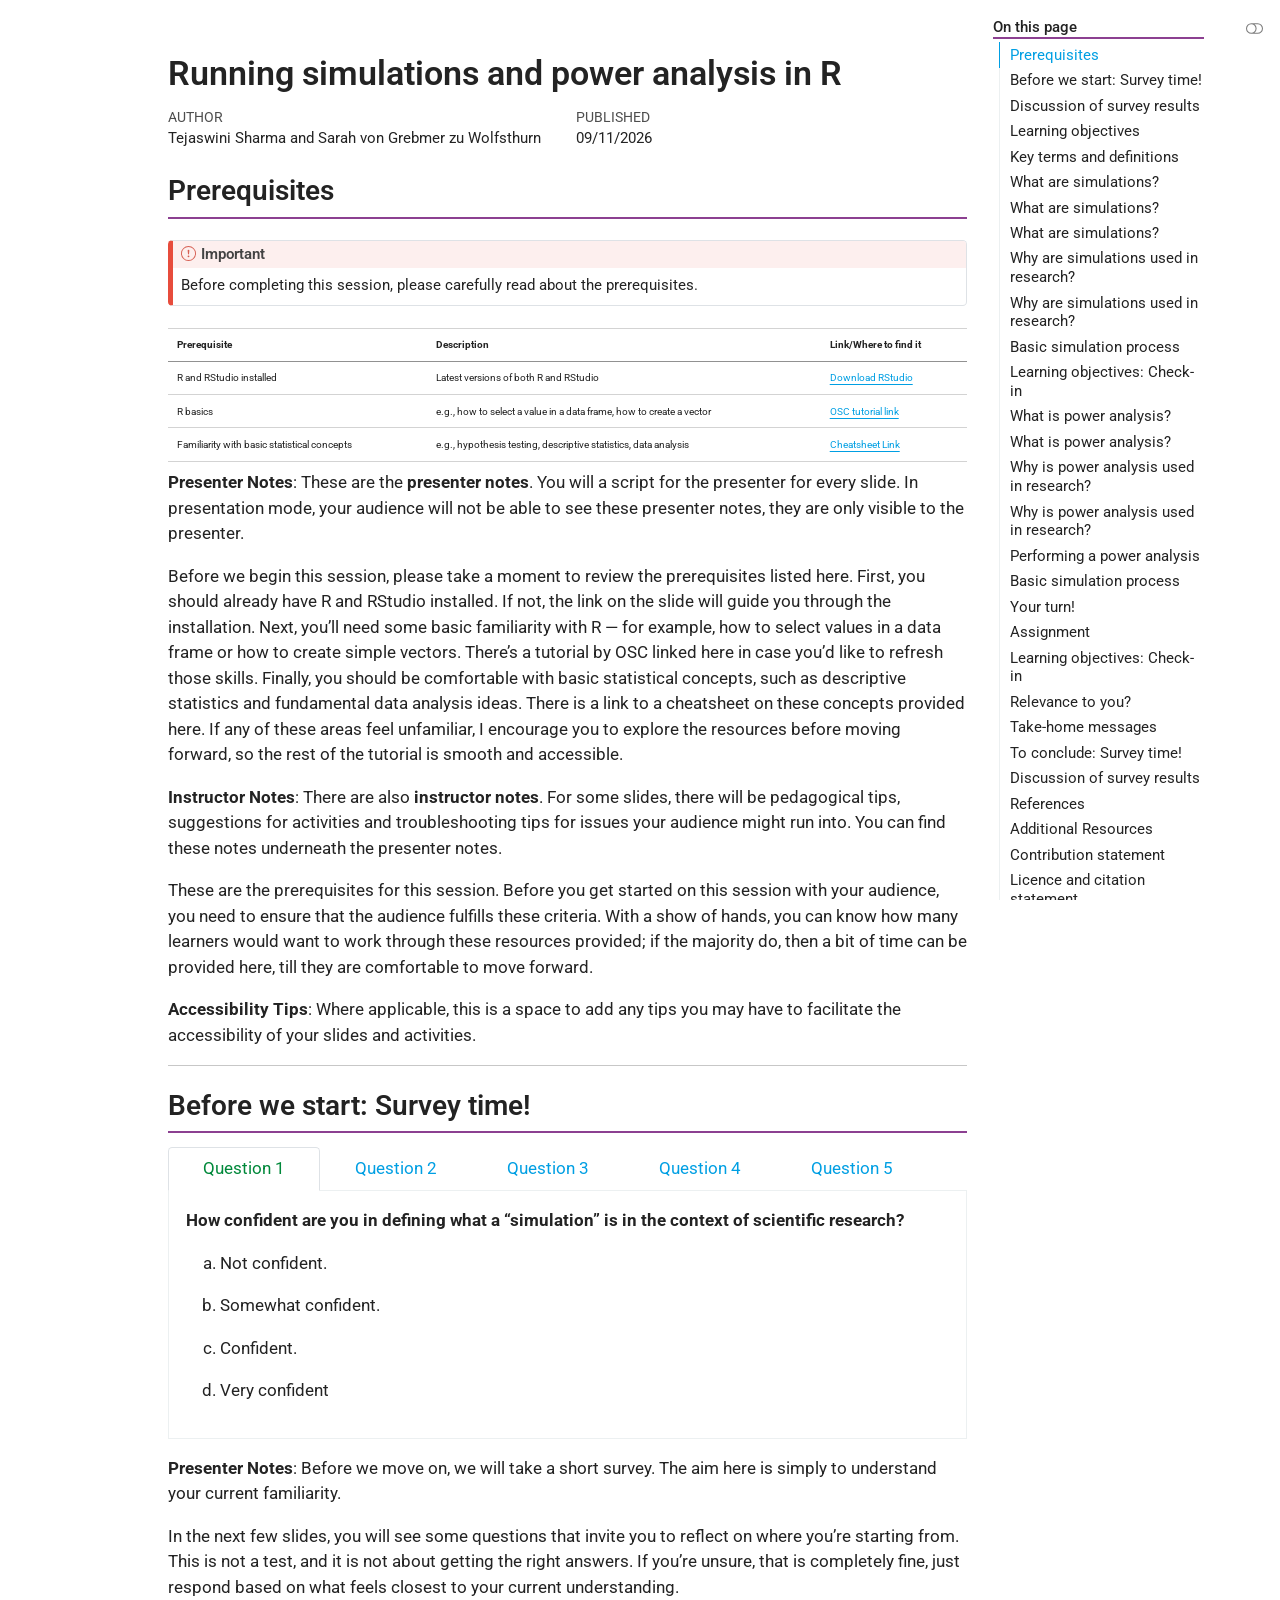
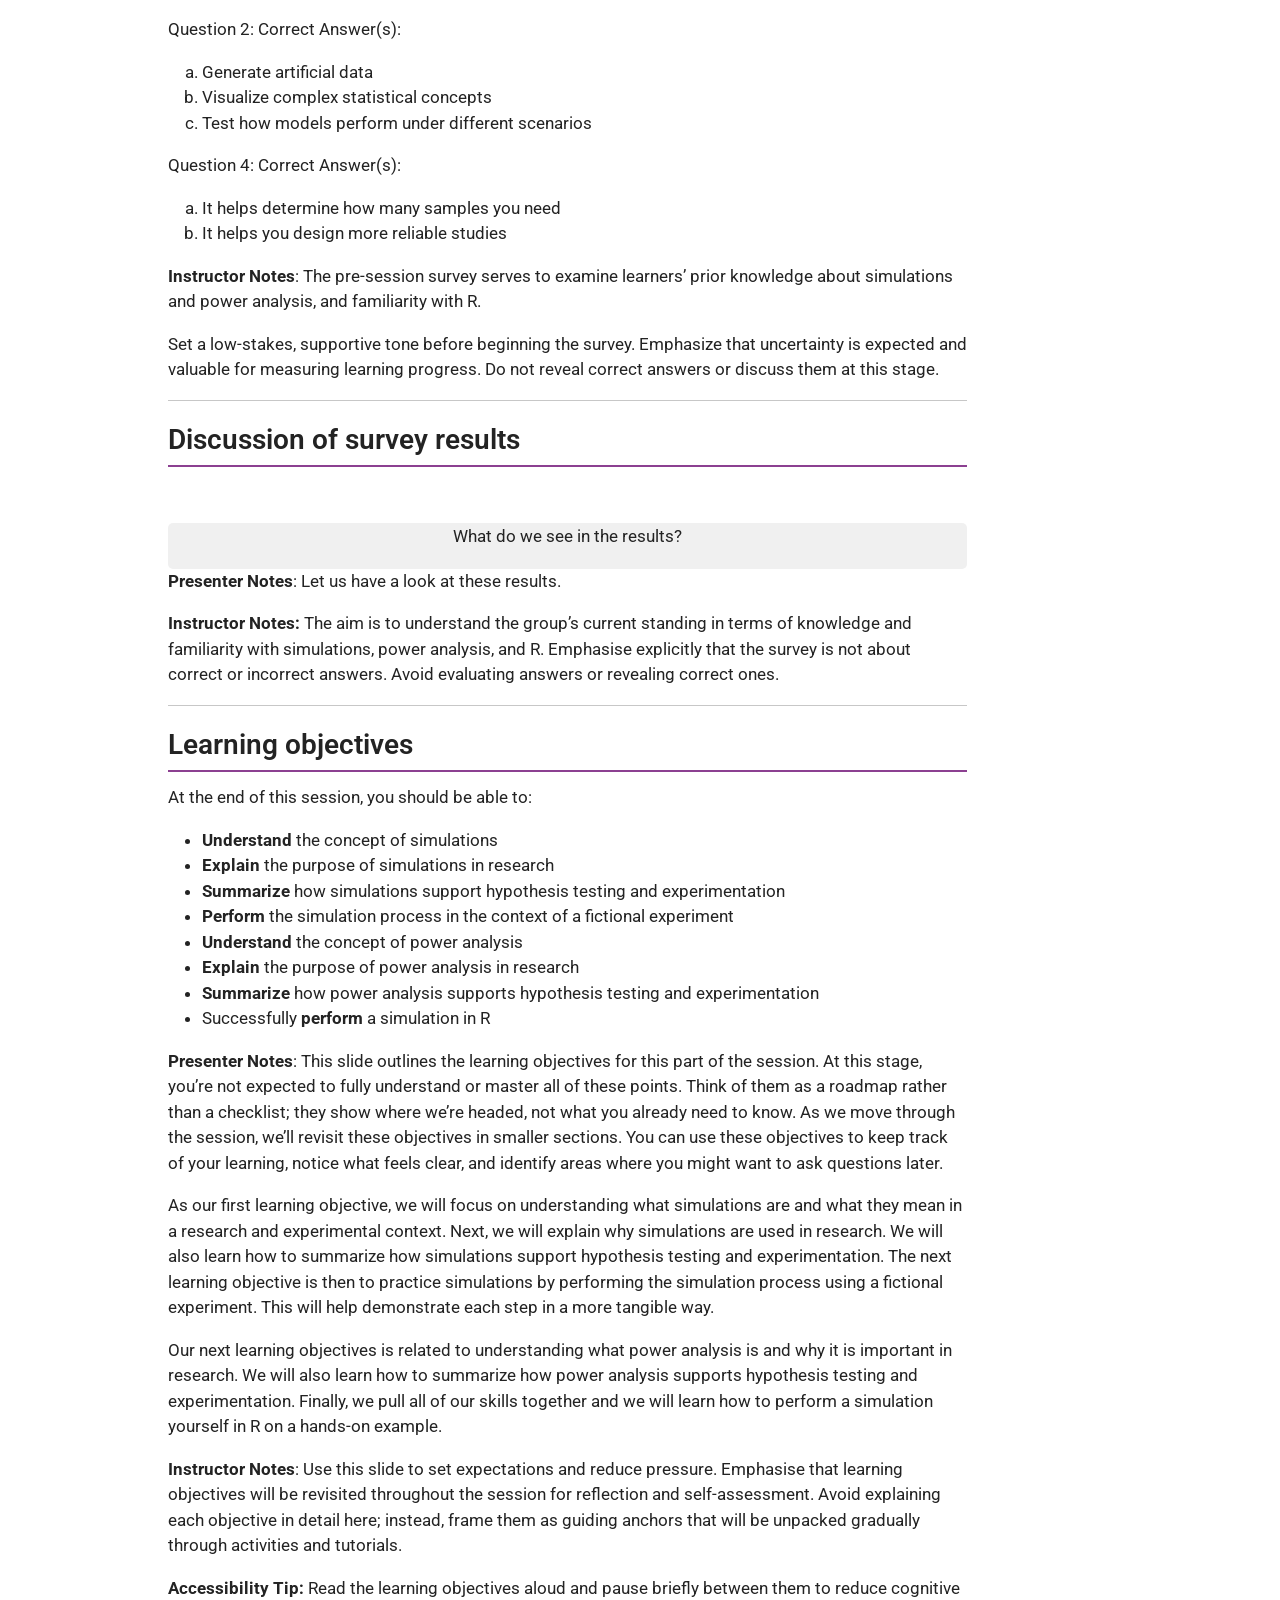
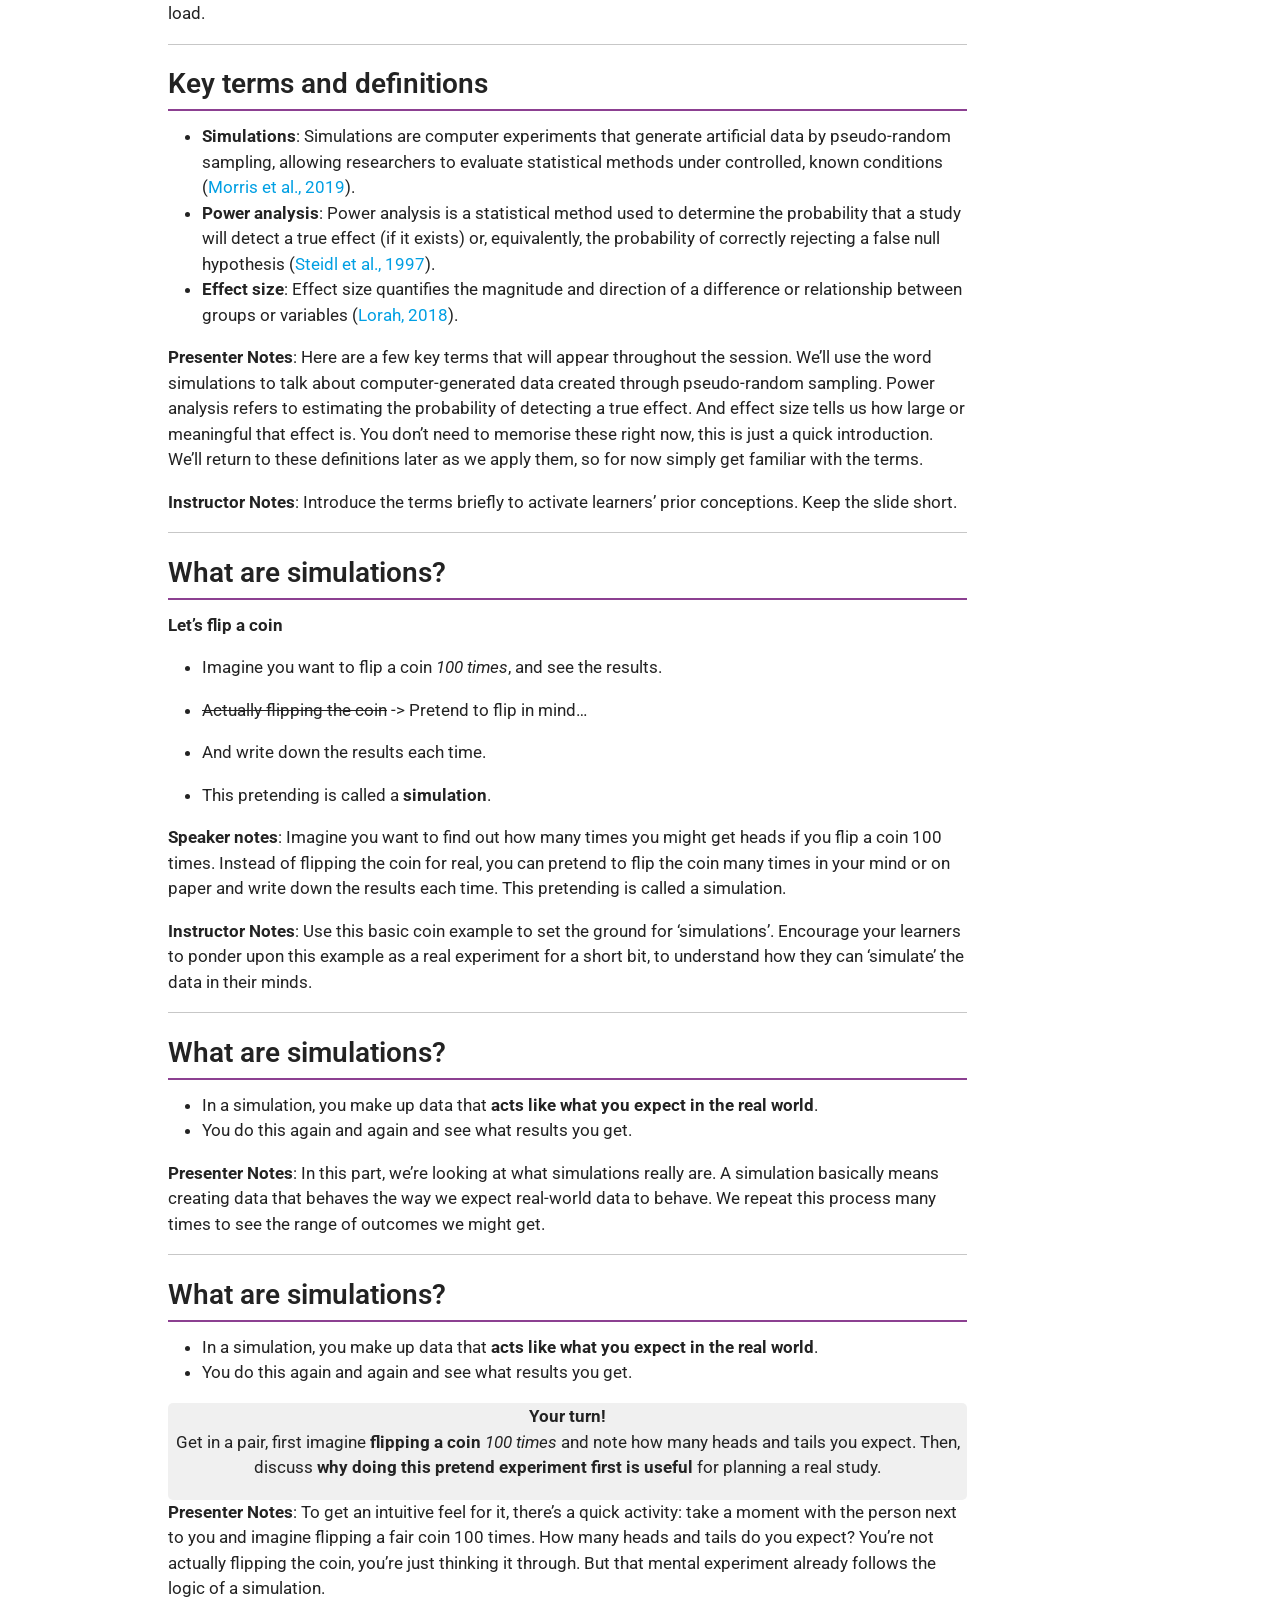
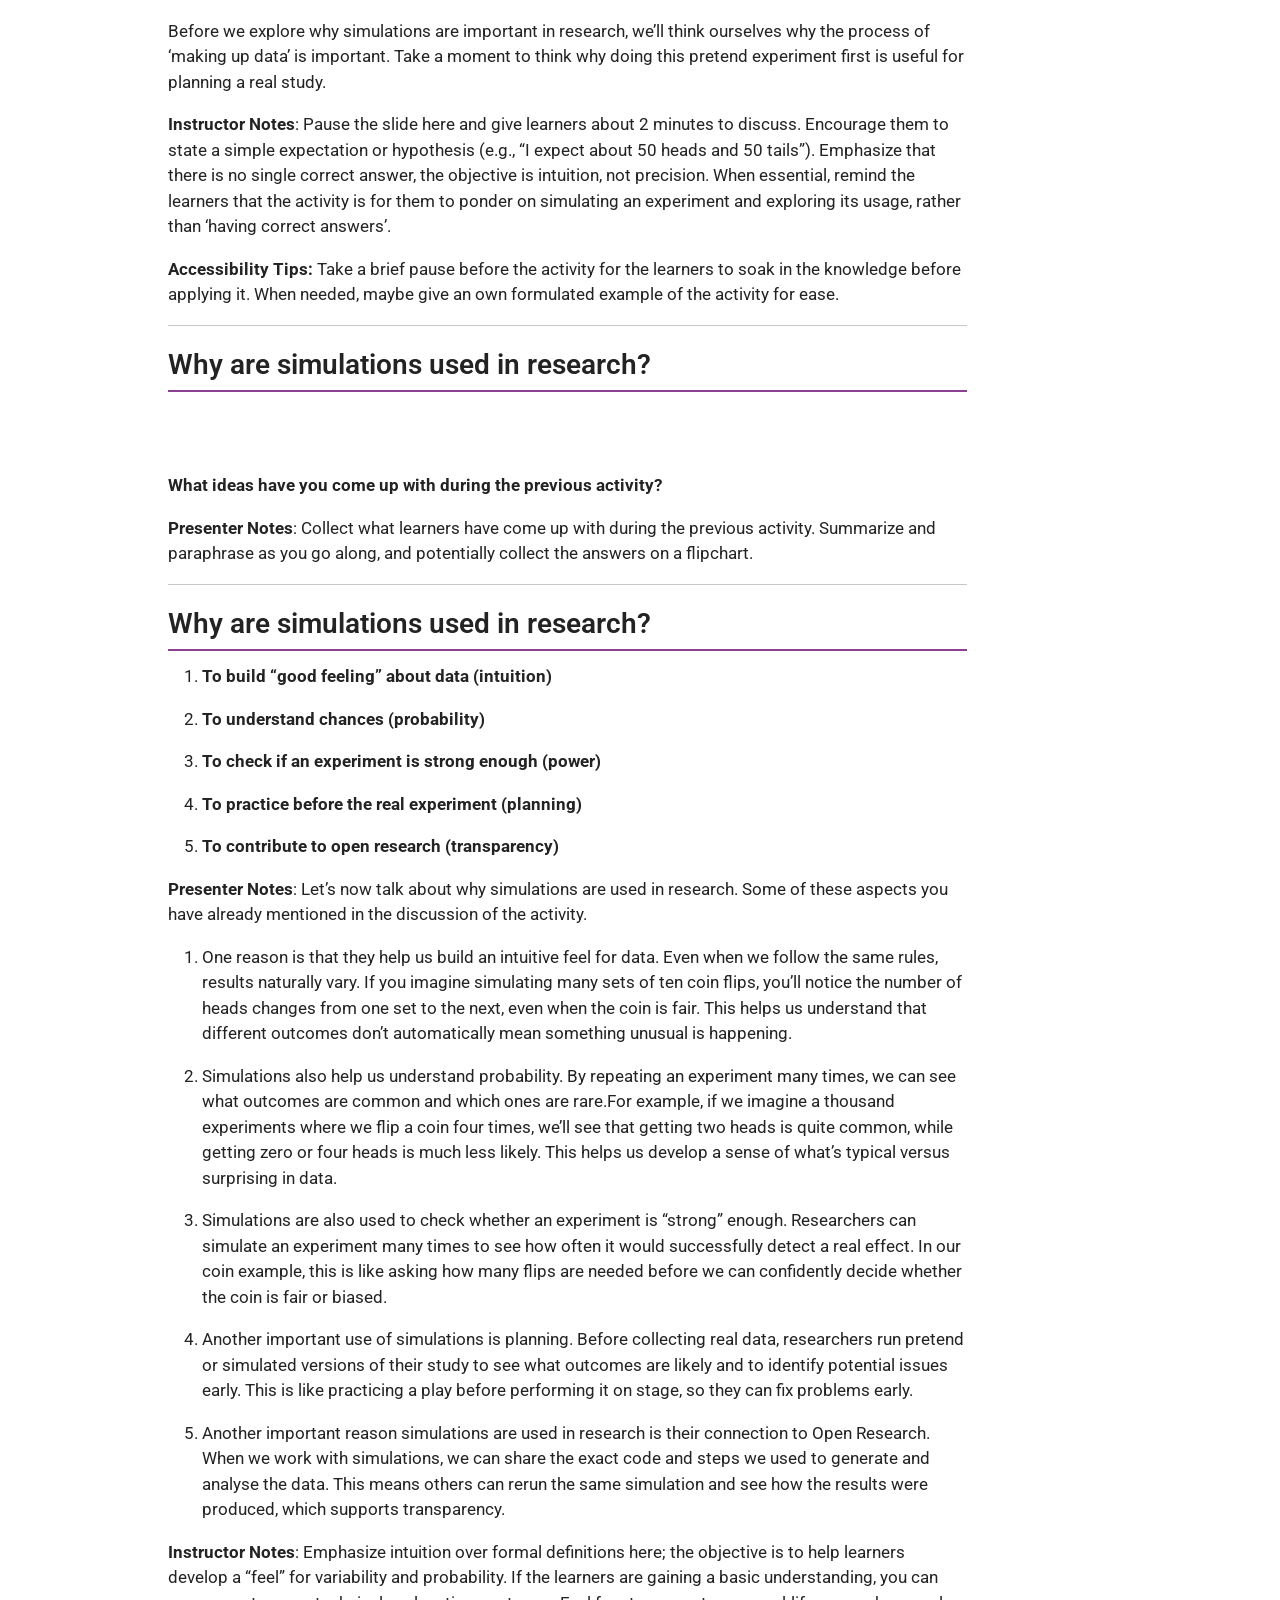
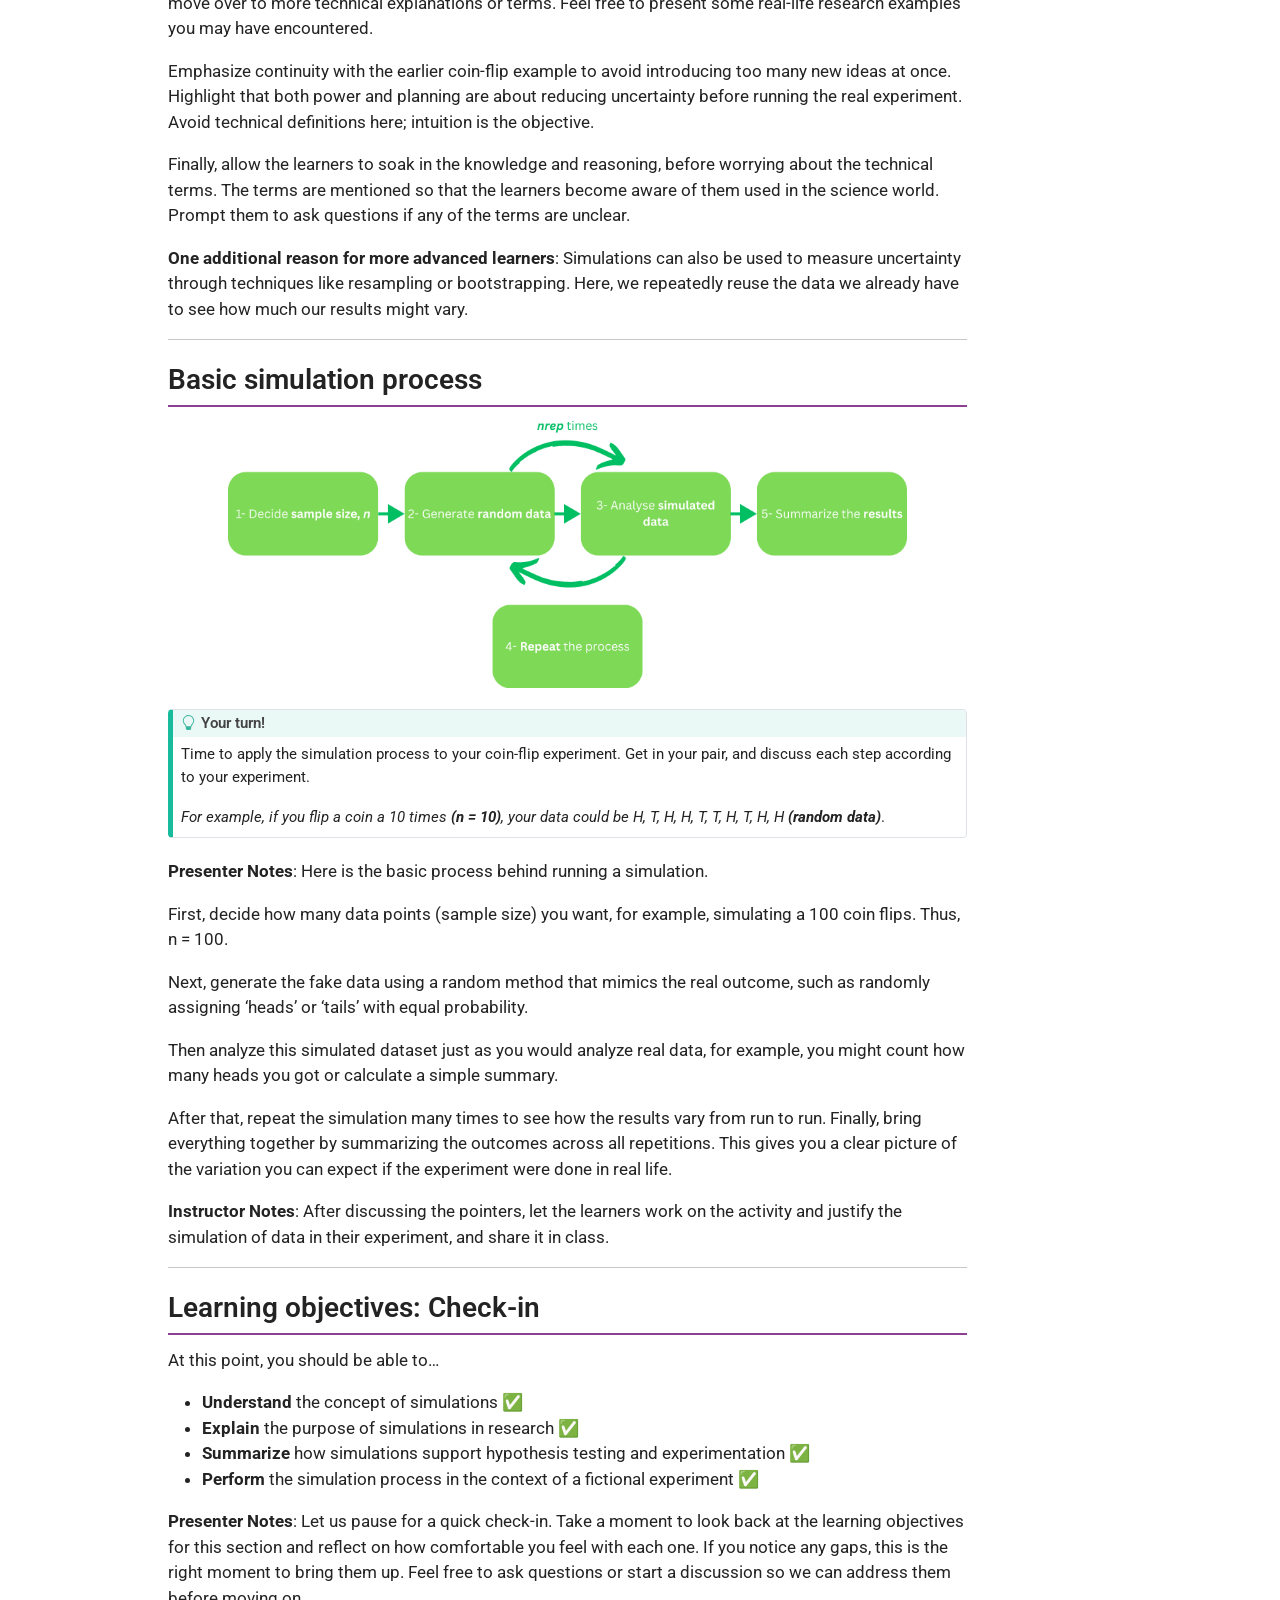
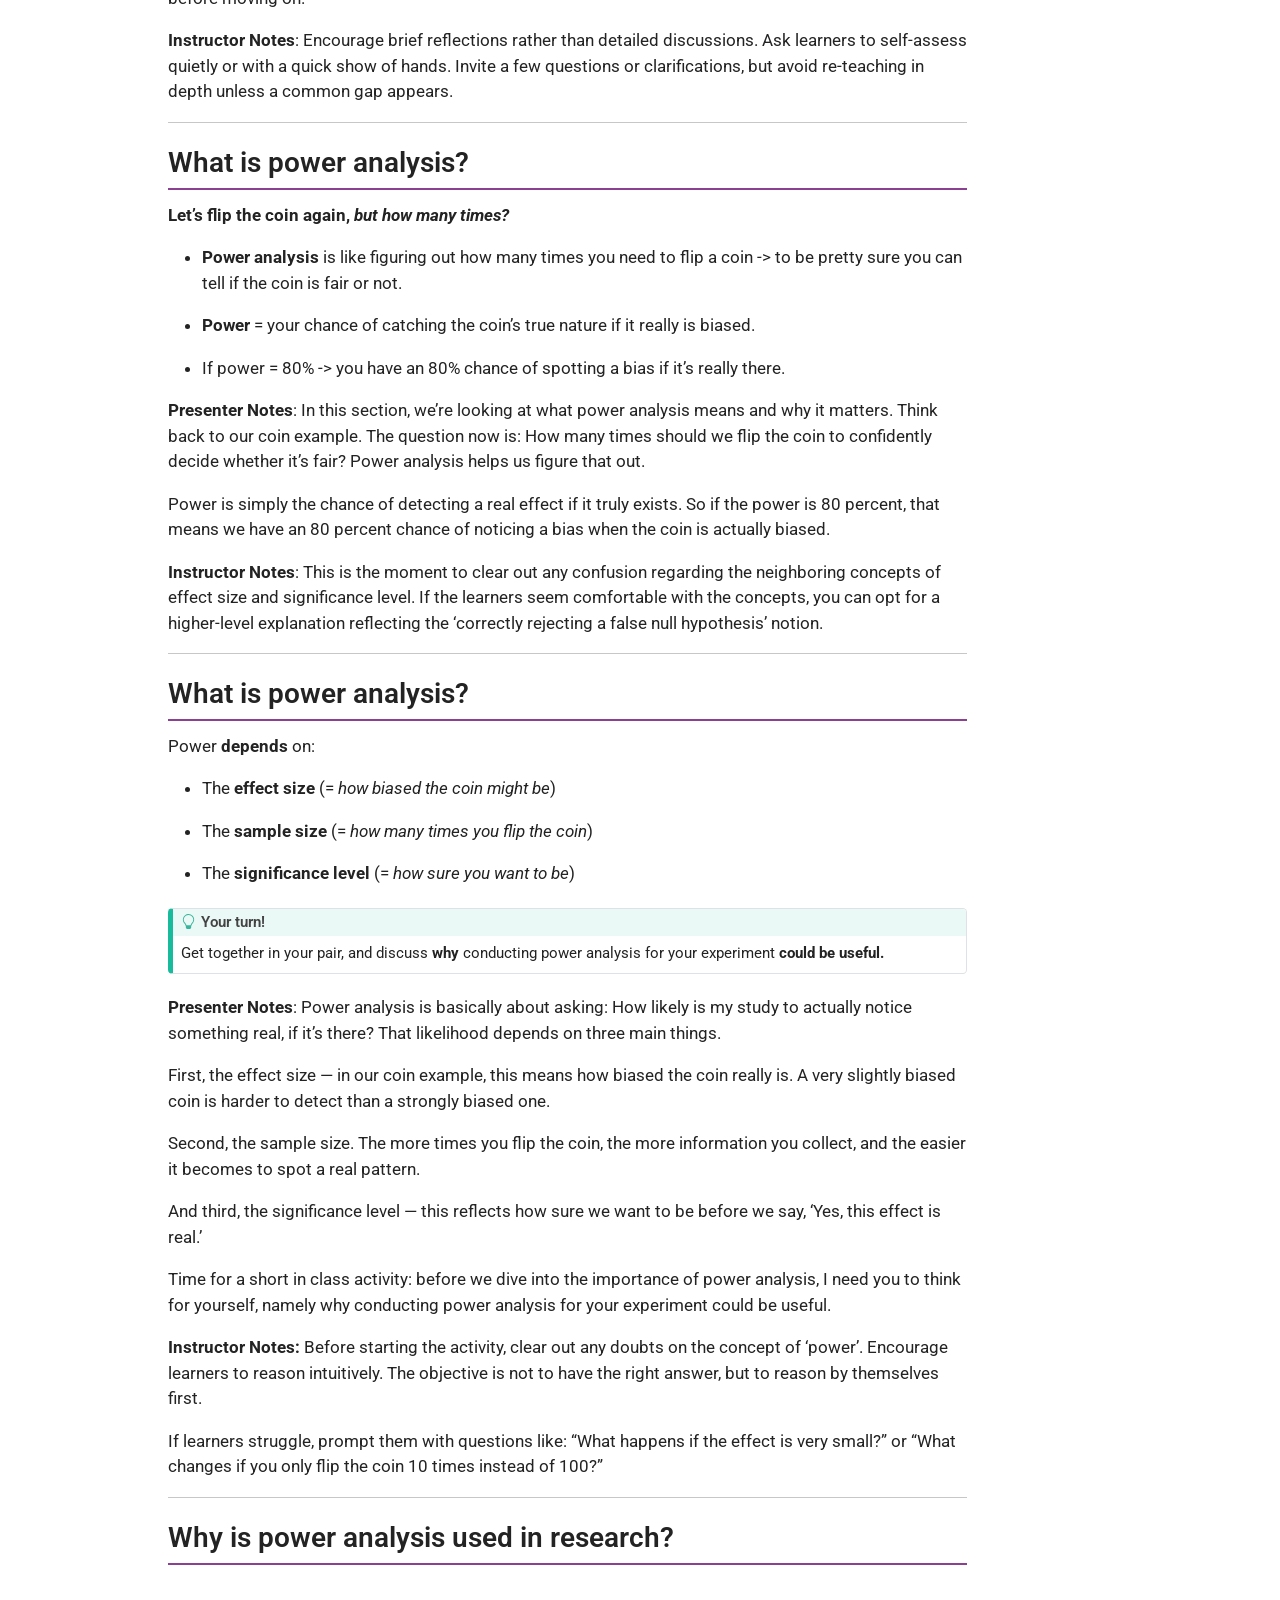
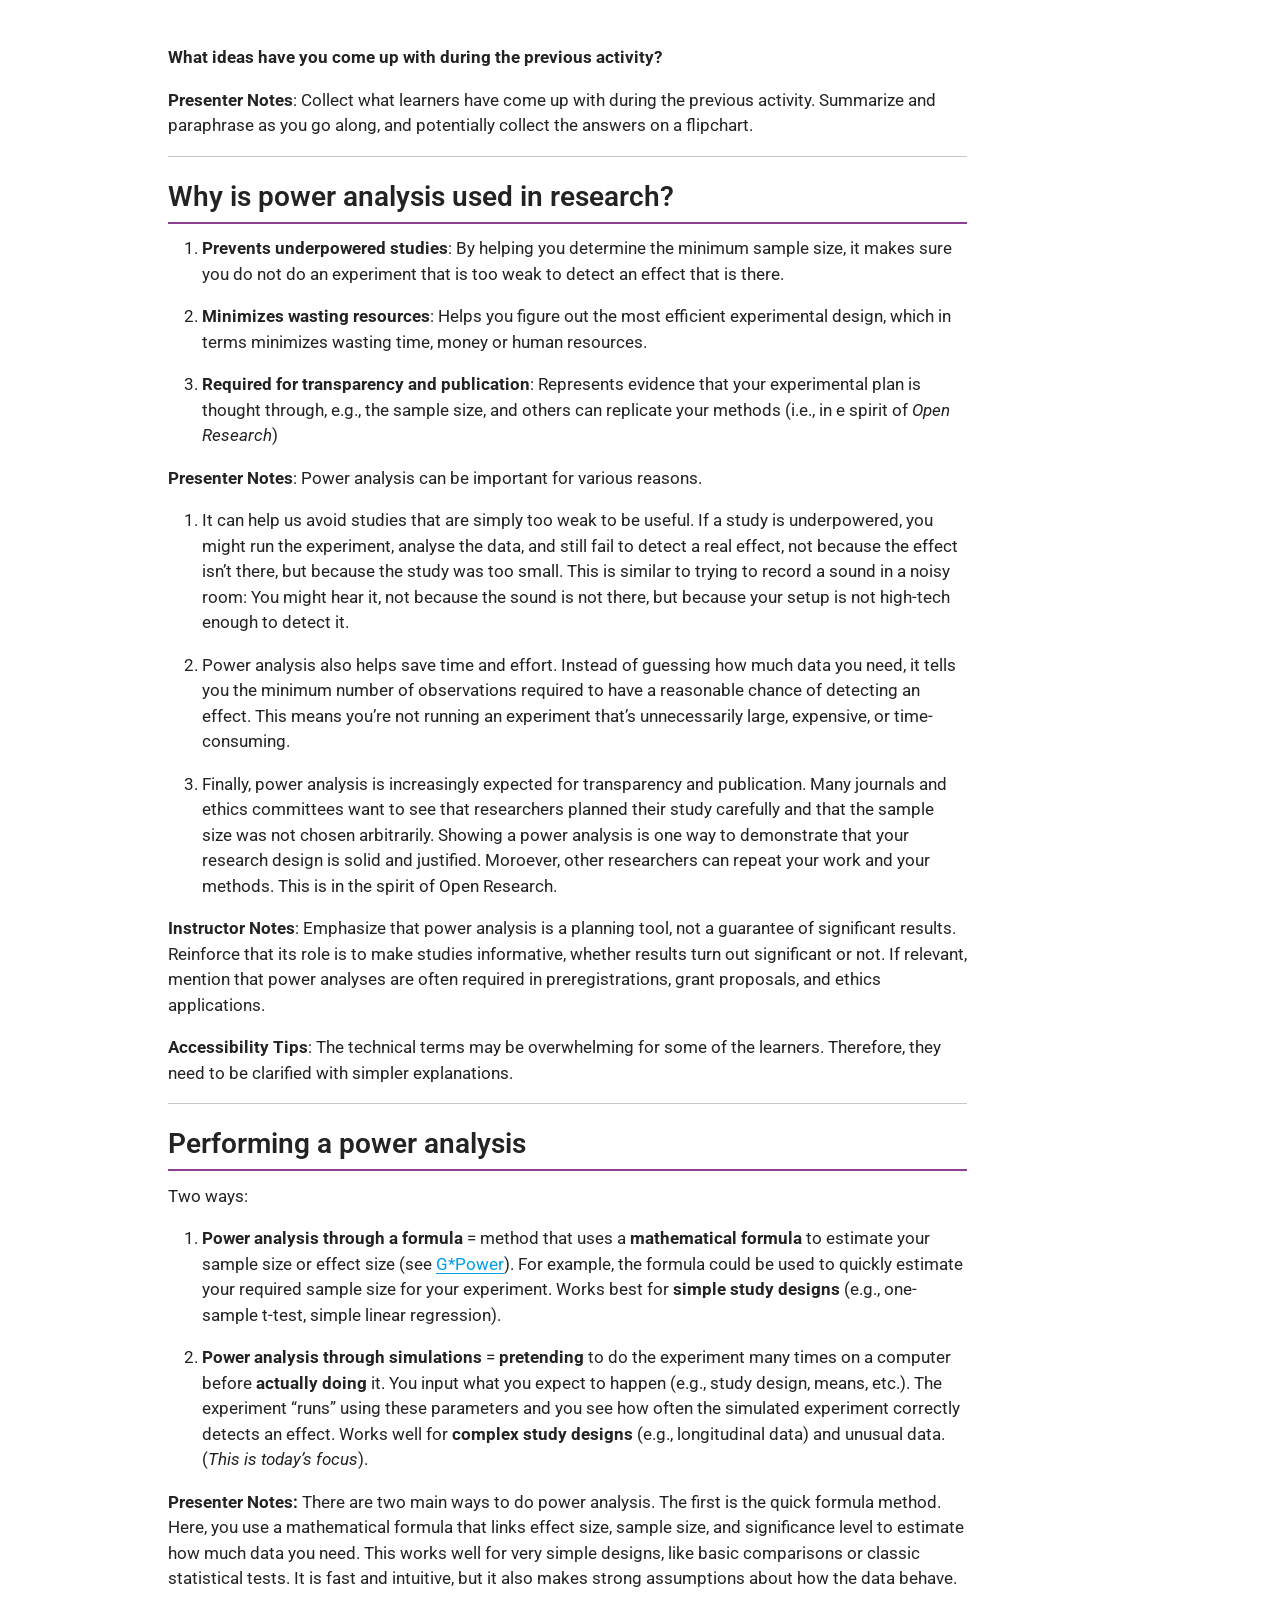
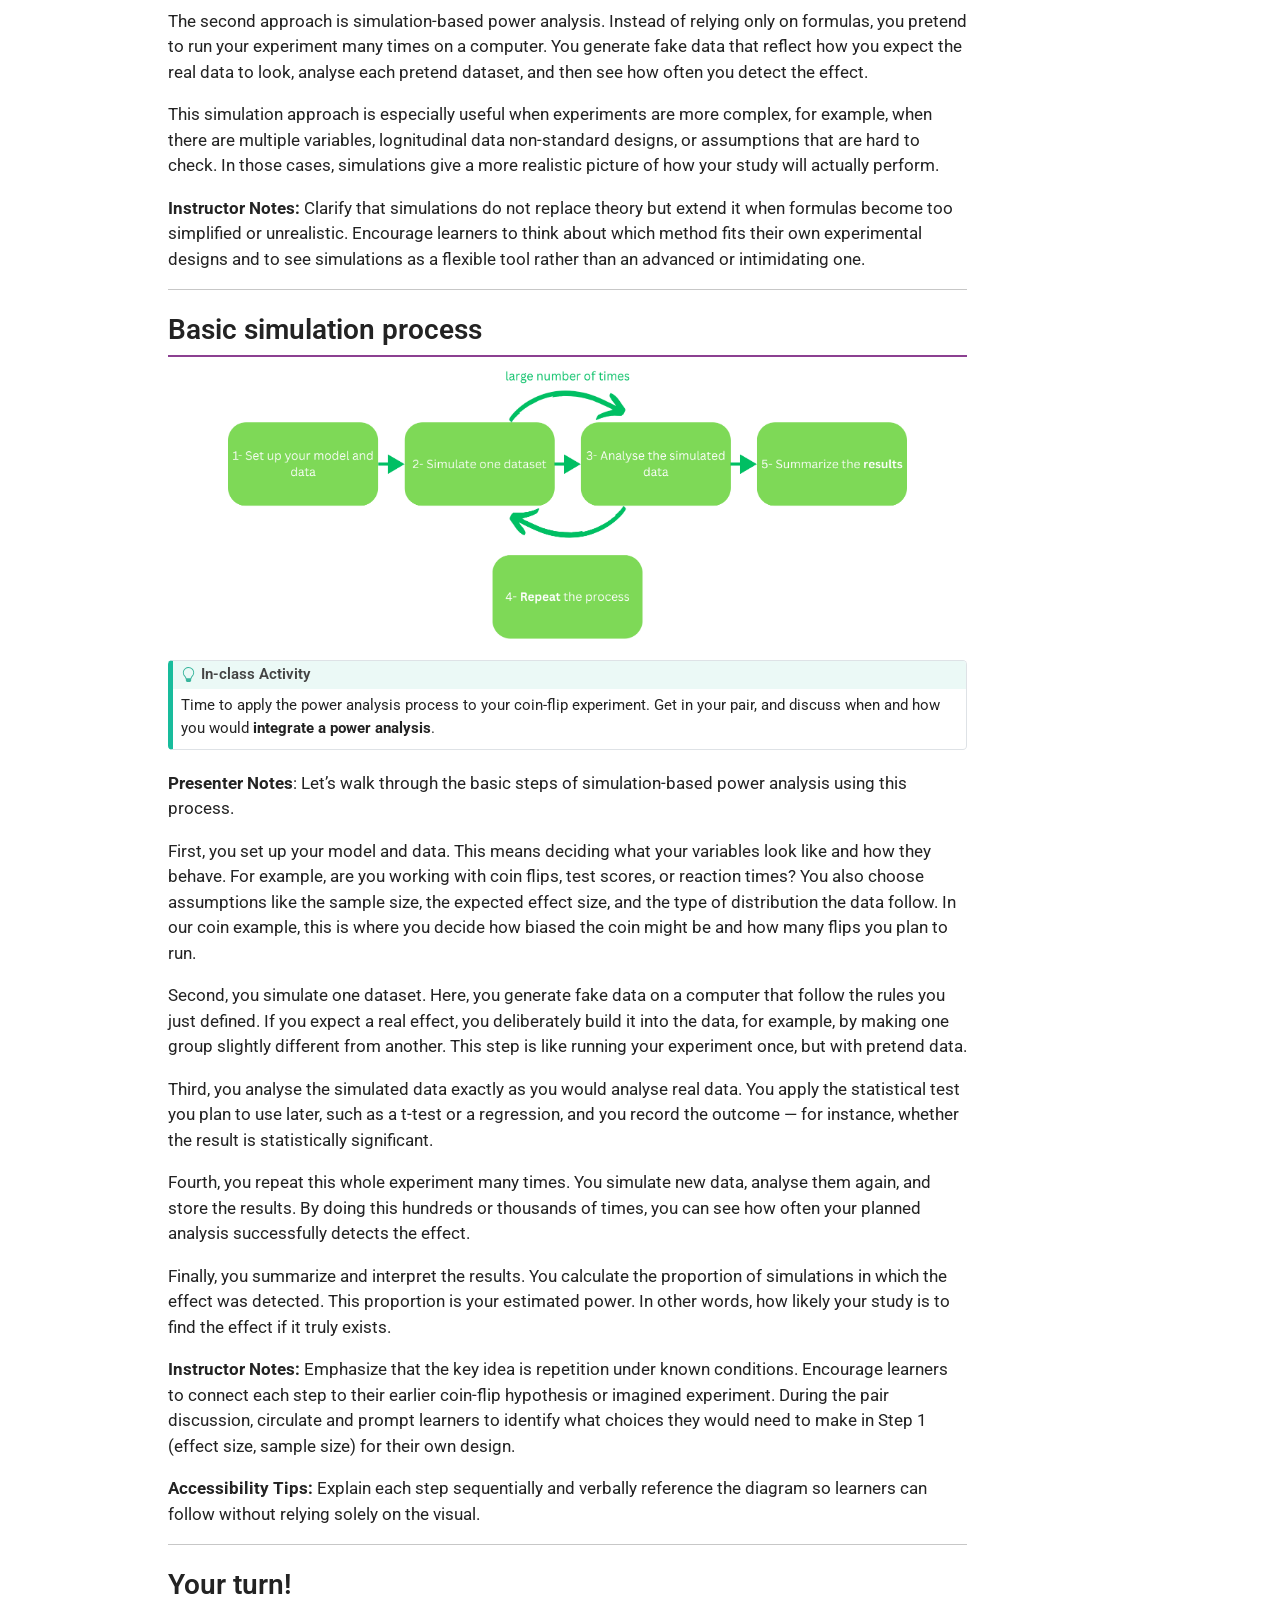
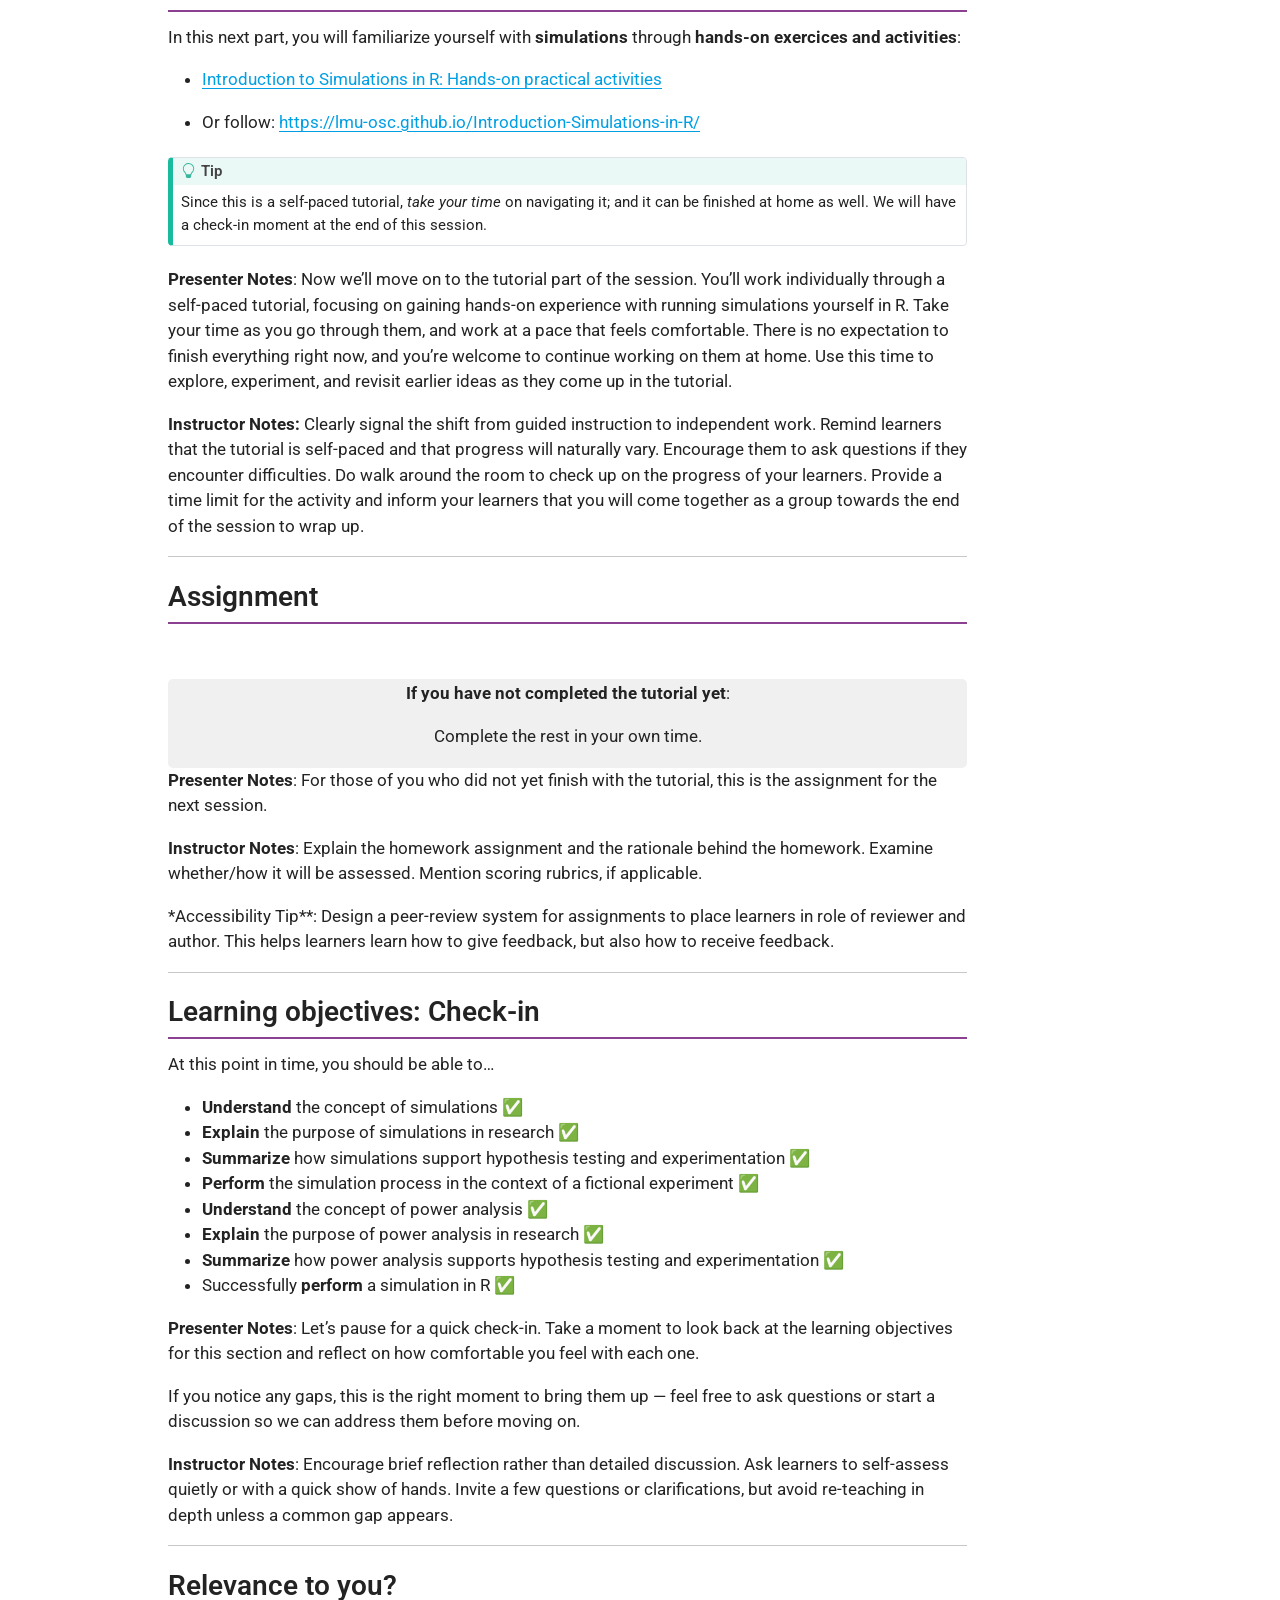
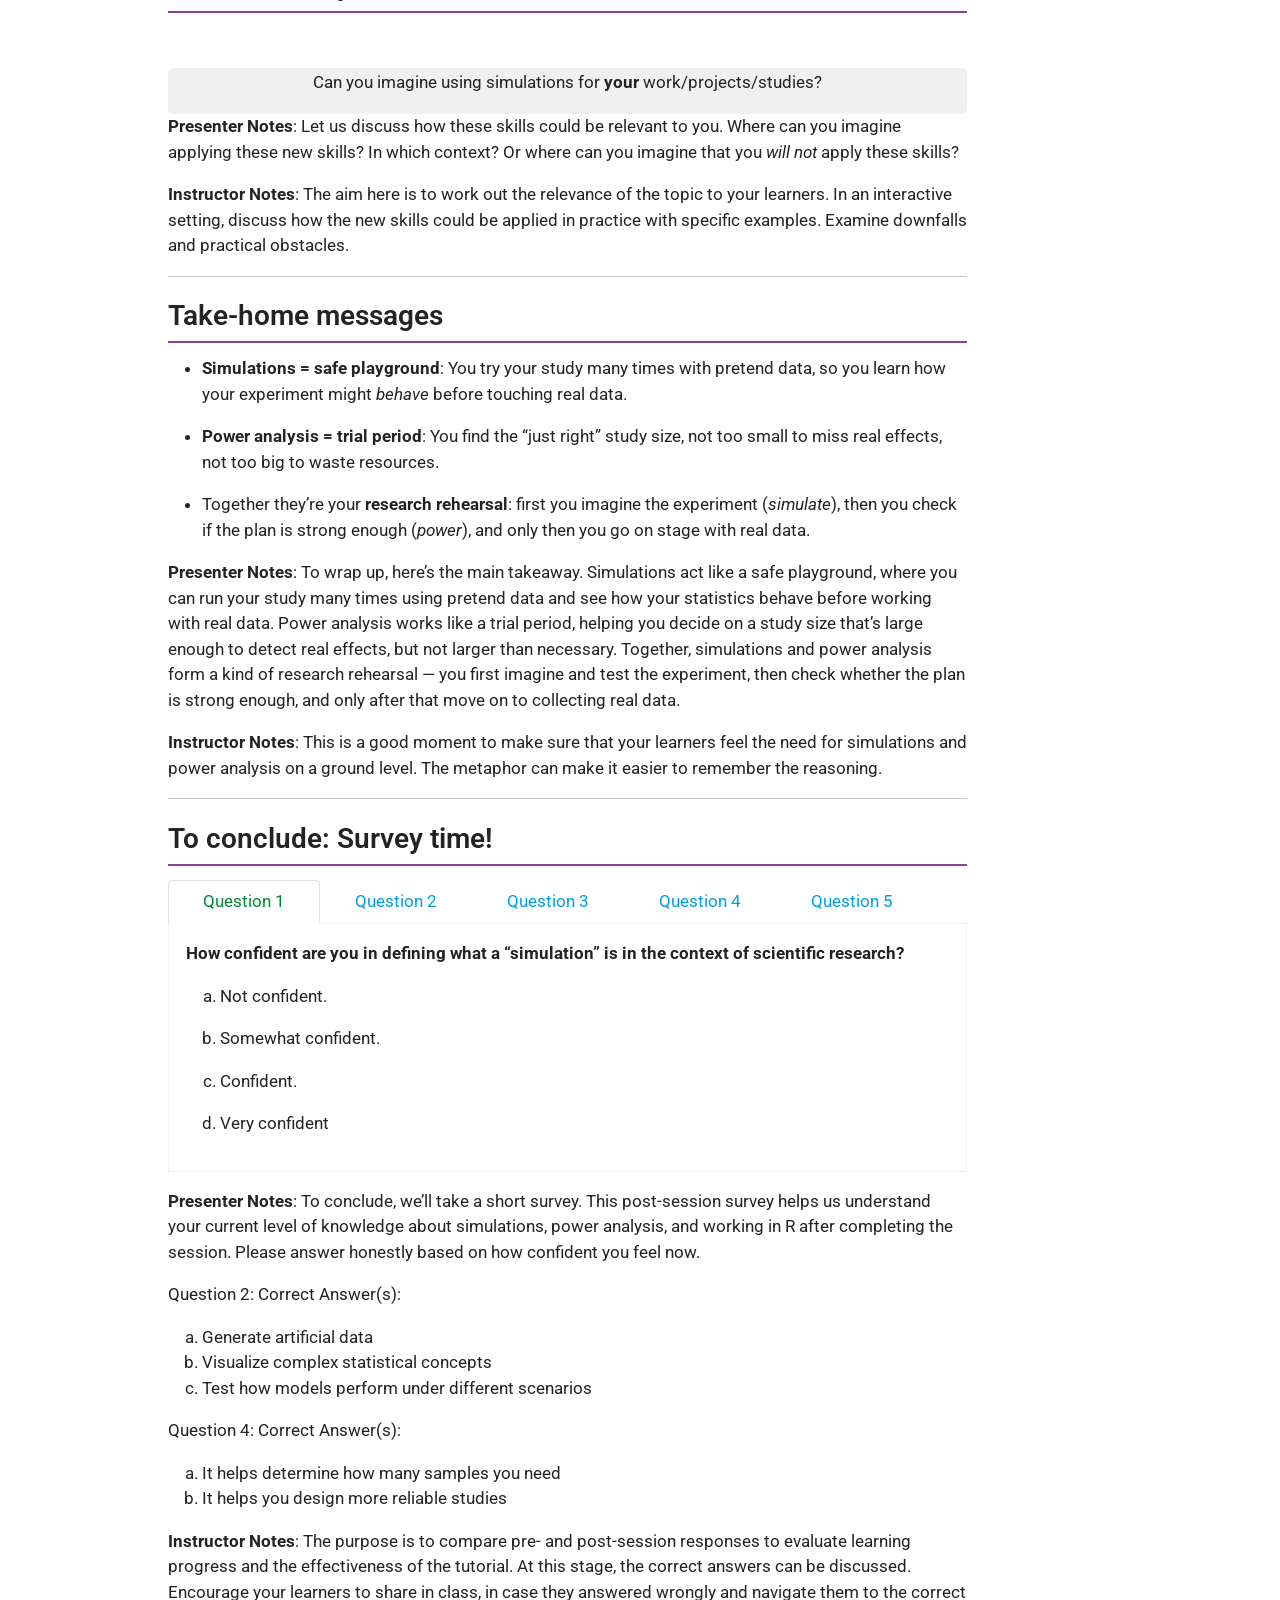
==== commit 1e90c56c: "Built site for gh-pages" ====
--- a/index.html
+++ b/index.html
@@ -7,7 +7,7 @@
 <meta name="viewport" content="width=device-width, initial-scale=1.0, user-scalable=yes">
 
 <meta name="author" content="Tejaswini Sharma and Sarah von Grebmer zu Wolfsthurn">
-<meta name="dcterms.date" content="2026-05-11">
+<meta name="dcterms.date" content="2026-09-11">
 
 <title>Running simulations and power analysis in R</title>
 <style>
@@ -341,7 +341,7 @@
     <div>
     <div class="quarto-title-meta-heading">Published</div>
     <div class="quarto-title-meta-contents">
-      <p class="date">05/11/2026</p>
+      <p class="date">09/11/2026</p>
     </div>
   </div>
   
